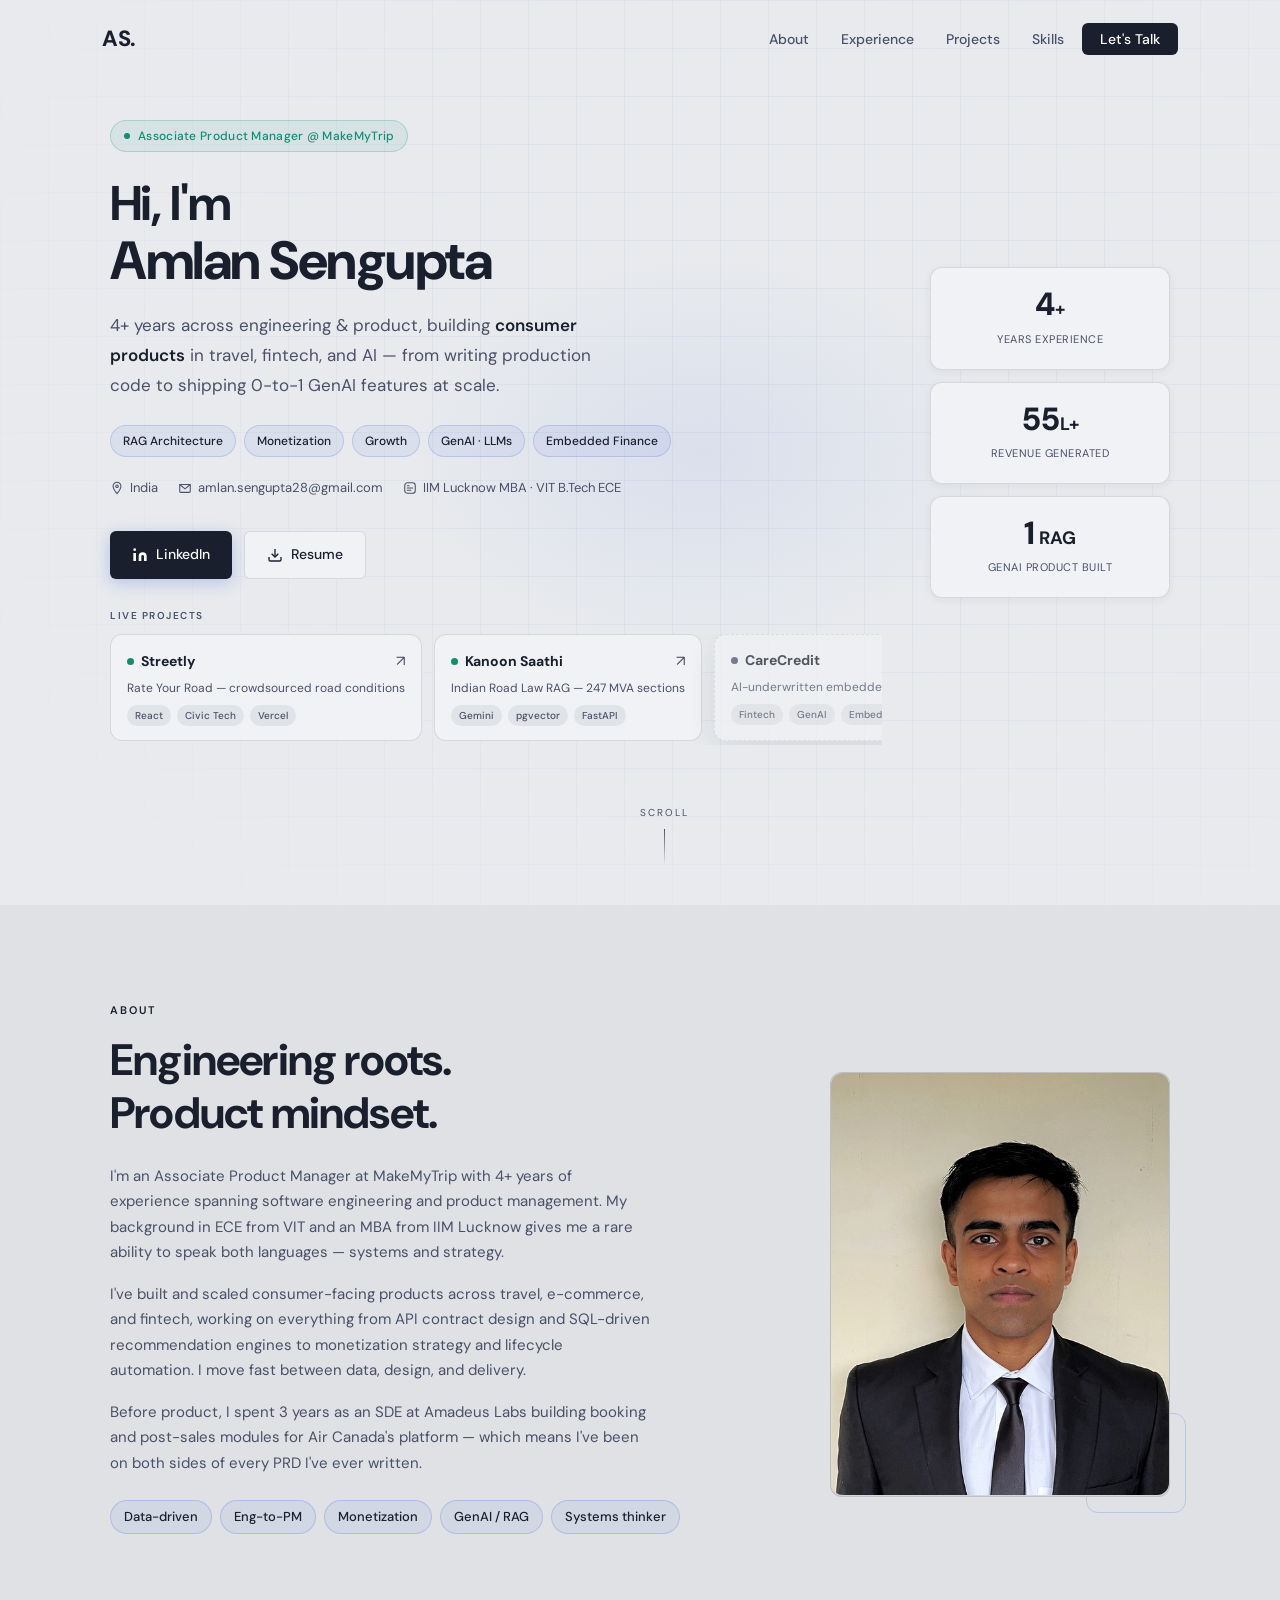
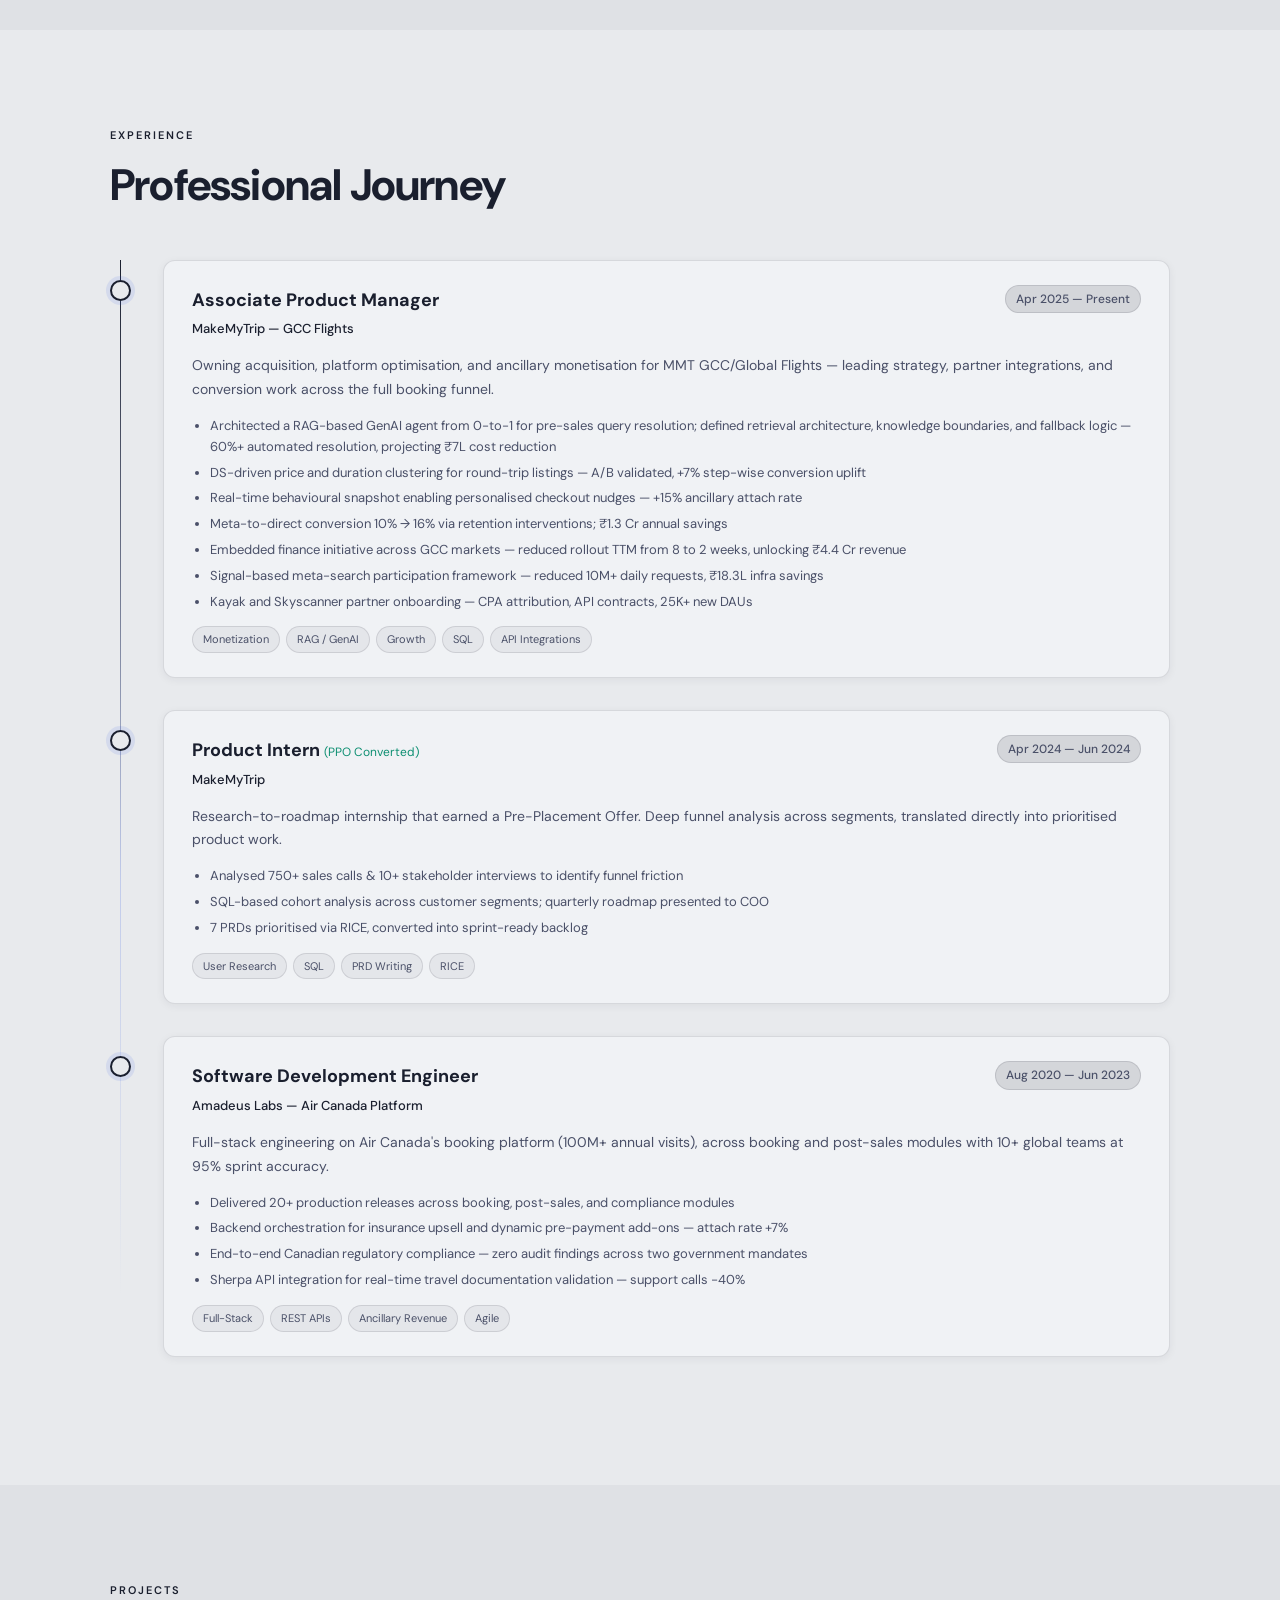
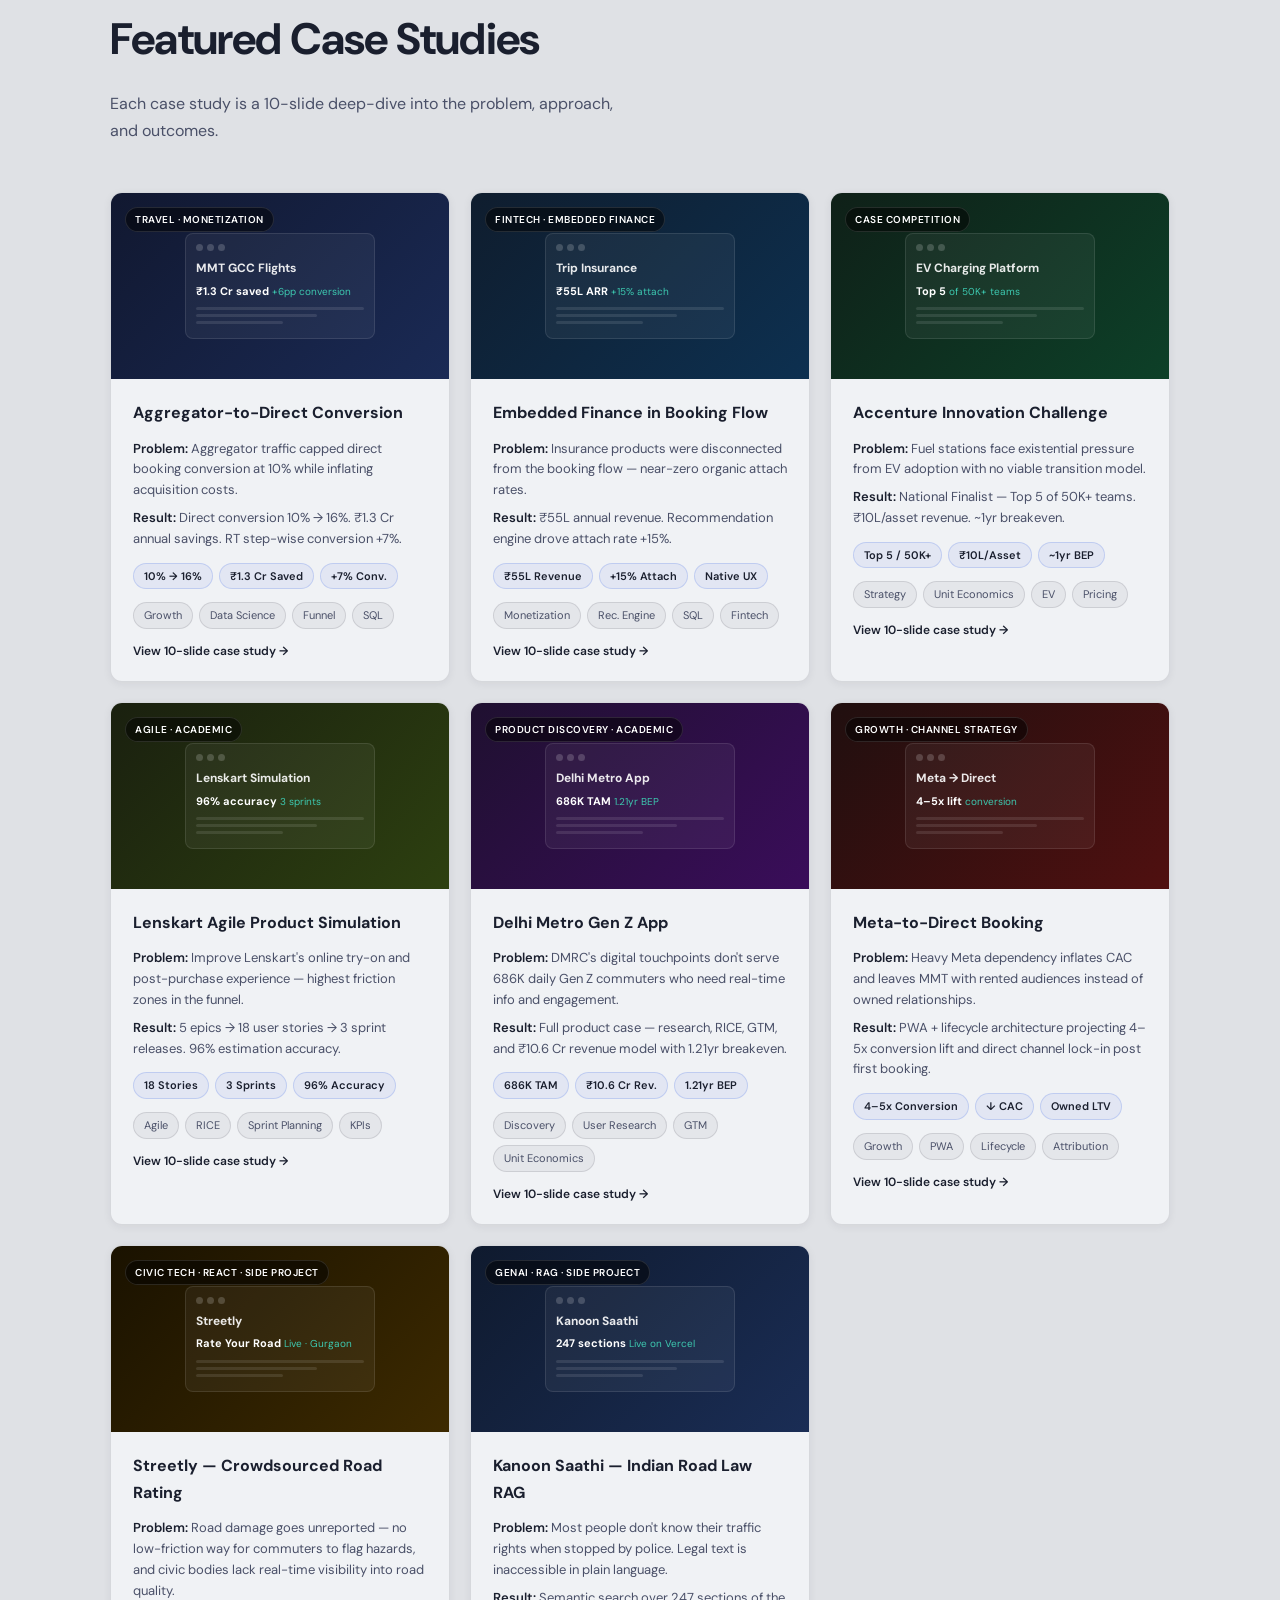
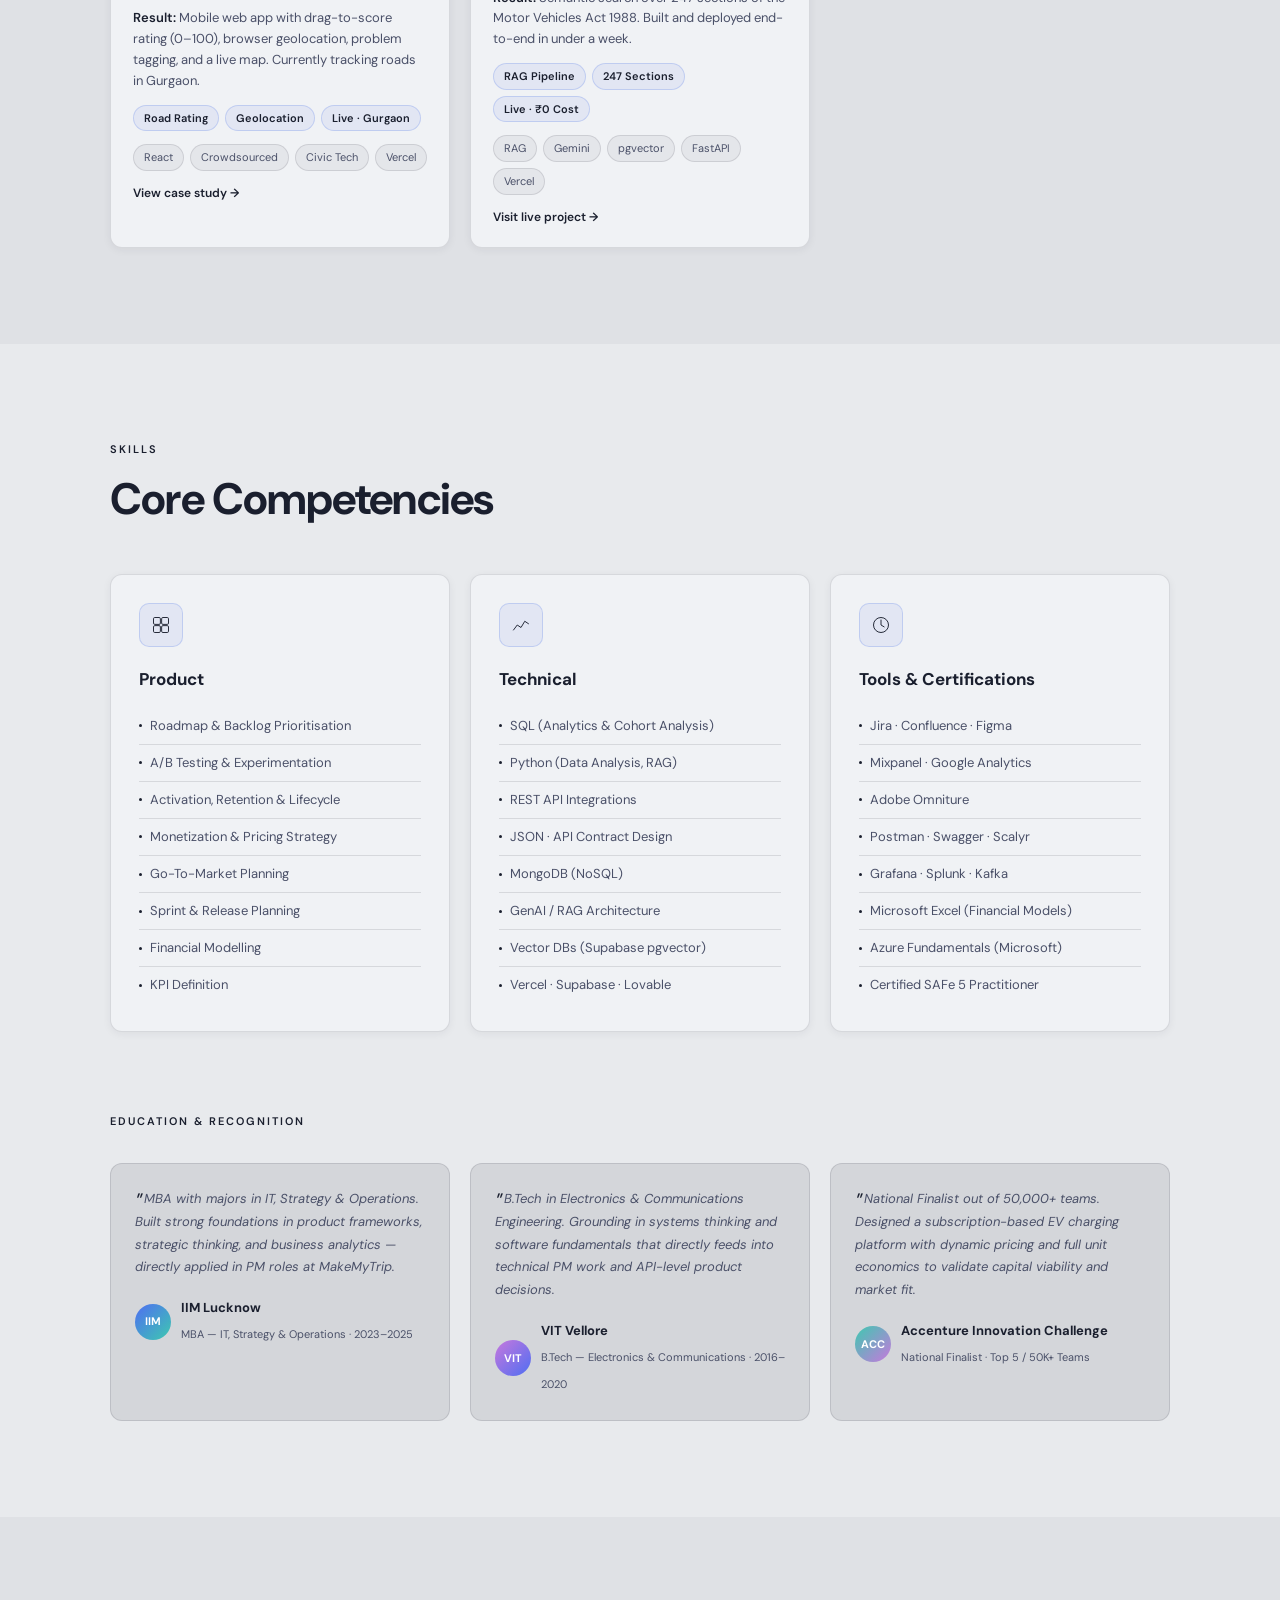
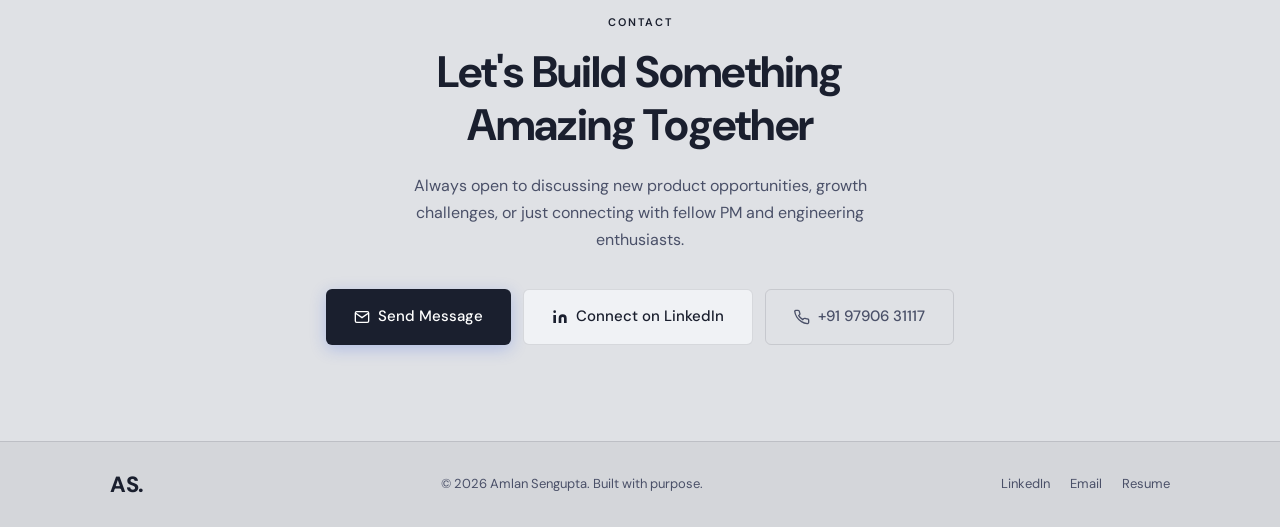
==== index.html @ 41a5baea "add CareCredit coming soon card to hero carousel Co-Authored-By: Claude Sonnet 4.6 <noreply@anthropi" ====
<!DOCTYPE html>
<html lang="en">
<head>
  <meta charset="UTF-8" />
  <meta name="viewport" content="width=device-width, initial-scale=1.0" />
  <title>Amlan Sengupta — Associate Product Manager</title>
  <meta name="description" content="4+ years across engineering & product, building and scaling consumer products in travel, e-commerce and fintech." />
  <link rel="preconnect" href="https://fonts.googleapis.com" />
  <link rel="preconnect" href="https://fonts.gstatic.com" crossorigin />
  <link href="https://fonts.googleapis.com/css2?family=Syne:wght@400;600;700;800&family=DM+Sans:ital,opsz,wght@0,9..40,300;0,9..40,400;0,9..40,500;1,9..40,300&display=swap" rel="stylesheet" />
  <link rel="stylesheet" href="style.css" />
</head>
<body>

  <!-- NAV -->
  <nav id="navbar">
    <div class="nav-inner">
      <span class="nav-logo">AS<span class="dot">.</span></span>
      <ul class="nav-links">
        <li><a href="#about">About</a></li>
        <li><a href="#experience">Experience</a></li>
        <li><a href="#projects">Projects</a></li>
        <li><a href="#skills">Skills</a></li>
        <li><a href="#contact" class="nav-cta">Let's Talk</a></li>
      </ul>
      <button class="hamburger" id="hamburger" aria-label="menu">
        <span></span><span></span><span></span>
      </button>
    </div>
  </nav>

  <!-- MOBILE MENU -->
  <div class="mobile-menu" id="mobileMenu">
    <a href="#about" class="mm-link">About</a>
    <a href="#experience" class="mm-link">Experience</a>
    <a href="#projects" class="mm-link">Projects</a>
    <a href="#skills" class="mm-link">Skills</a>
    <a href="#contact" class="mm-link">Contact</a>
  </div>

  <!-- HERO -->
  <section id="hero">
    <div class="hero-bg-grid"></div>
    <div class="hero-glow"></div>
    <div class="container hero-inner">
      <div class="hero-text">
        <div class="hero-badge reveal">Associate Product Manager @ MakeMyTrip</div>
        <h1 class="reveal">Hi, I'm<br /><span class="name-highlight">Amlan Sengupta</span></h1>
        <p class="hero-sub reveal">4+ years across engineering &amp; product, building <strong>consumer products</strong> in travel, fintech, and AI — from writing production code to shipping 0-to-1 GenAI features at scale.</p>
        <div class="hero-tags reveal">
          <span class="htag">RAG Architecture</span>
          <span class="htag">Monetization</span>
          <span class="htag">Growth</span>
          <span class="htag">GenAI · LLMs</span>
          <span class="htag">Embedded Finance</span>
        </div>
        <div class="hero-meta reveal">
          <span class="meta-item">
            <svg viewBox="0 0 16 16" fill="none"><path d="M8 1.5A4.5 4.5 0 0 0 3.5 6c0 3 4.5 8.5 4.5 8.5S12.5 9 12.5 6A4.5 4.5 0 0 0 8 1.5Z" stroke="currentColor" stroke-width="1.2"/><circle cx="8" cy="6" r="1.5" stroke="currentColor" stroke-width="1.2"/></svg>
            India
          </span>
          <span class="meta-item">
            <svg viewBox="0 0 16 16" fill="none"><path d="M2 4h12v8a1 1 0 0 1-1 1H3a1 1 0 0 1-1-1V4Z" stroke="currentColor" stroke-width="1.2"/><path d="M2 4l6 5 6-5" stroke="currentColor" stroke-width="1.2"/></svg>
            amlan.sengupta28@gmail.com
          </span>
          <span class="meta-item">
            <svg viewBox="0 0 16 16" fill="none"><rect x="2" y="2" width="12" height="12" rx="3" stroke="currentColor" stroke-width="1.2"/><path d="M5 8h6M5 5.5h2M5 10.5h4" stroke="currentColor" stroke-width="1.2" stroke-linecap="round"/></svg>
            IIM Lucknow MBA · VIT B.Tech ECE
          </span>
        </div>
        <div class="hero-actions reveal">
          <a href="https://linkedin.com/in/amlan-sengupta28/" target="_blank" class="btn btn-primary">
            <svg viewBox="0 0 24 24" fill="currentColor"><path d="M16 8a6 6 0 0 1 6 6v7h-4v-7a2 2 0 0 0-2-2 2 2 0 0 0-2 2v7h-4v-7a6 6 0 0 1 6-6zM2 9h4v12H2z"/><circle cx="4" cy="4" r="2"/></svg>
            LinkedIn
          </a>
          <a href="resume.pdf" download class="btn btn-secondary">
            <svg viewBox="0 0 24 24" fill="none" stroke="currentColor" stroke-width="2"><path d="M21 15v4a2 2 0 0 1-2 2H5a2 2 0 0 1-2-2v-4"/><polyline points="7 10 12 15 17 10"/><line x1="12" y1="15" x2="12" y2="3"/></svg>
            Resume
          </a>
        </div>

        <div class="hero-projects reveal">
          <span class="hp-label">Live Projects</span>
          <div class="hp-scroll">
            <a href="https://rashroad.vercel.app" target="_blank" class="hproject-card">
              <div class="hpc-top">
                <span class="hpc-live"><span class="hpc-dot"></span>Streetly</span>
                <span class="hpc-arrow">↗</span>
              </div>
              <span class="hpc-tagline">Rate Your Road — crowdsourced road conditions</span>
              <div class="hpc-tags"><span>React</span><span>Civic Tech</span><span>Vercel</span></div>
            </a>
            <a href="https://indian-law-rag.vercel.app" target="_blank" class="hproject-card">
              <div class="hpc-top">
                <span class="hpc-live"><span class="hpc-dot"></span>Kanoon Saathi</span>
                <span class="hpc-arrow">↗</span>
              </div>
              <span class="hpc-tagline">Indian Road Law RAG — 247 MVA sections</span>
              <div class="hpc-tags"><span>Gemini</span><span>pgvector</span><span>FastAPI</span></div>
            </a>
            <div class="hproject-card hproject-card--soon">
              <div class="hpc-top">
                <span class="hpc-live"><span class="hpc-dot hpc-dot--soon"></span>CareCredit</span>
                <span class="hpc-soon-badge">Coming Soon</span>
              </div>
              <span class="hpc-tagline">AI-underwritten embedded finance for clinics</span>
              <div class="hpc-tags"><span>Fintech</span><span>GenAI</span><span>Embedded Finance</span></div>
            </div>
          </div>
        </div>
      </div>
      <div class="hero-stats reveal">
        <div class="stat-card">
          <span class="stat-num" data-target="4">0</span><span class="stat-plus">+</span>
          <span class="stat-label">Years Experience</span>
        </div>
<div class="stat-card">
          <span class="stat-num" data-target="55">0</span><span class="stat-plus">L+</span>
          <span class="stat-label">Revenue Generated</span>
        </div>
        <div class="stat-card">
          <span class="stat-num" data-target="1">0</span><span class="stat-plus"> RAG</span>
          <span class="stat-label">GenAI Product Built</span>
        </div>
      </div>
    </div>
    <div class="scroll-hint reveal">
      <span>Scroll</span>
      <div class="scroll-line"></div>
    </div>
  </section>

  <!-- ABOUT -->
  <section id="about">
    <div class="container about-inner">
      <div class="section-label reveal">About</div>
      <div class="about-grid">
        <div class="about-text">
          <h2 class="reveal">Engineering roots.<br /><em>Product mindset.</em></h2>
          <p class="reveal">I'm an Associate Product Manager at MakeMyTrip with 4+ years of experience spanning software engineering and product management. My background in ECE from VIT and an MBA from IIM Lucknow gives me a rare ability to speak both languages — systems and strategy.</p>
          <p class="reveal">I've built and scaled consumer-facing products across travel, e-commerce, and fintech, working on everything from API contract design and SQL-driven recommendation engines to monetization strategy and lifecycle automation. I move fast between data, design, and delivery.</p>
          <p class="reveal">Before product, I spent 3 years as an SDE at Amadeus Labs building booking and post-sales modules for Air Canada's platform — which means I've been on both sides of every PRD I've ever written.</p>
          <div class="about-values reveal">
            <span class="value-tag">Data-driven</span>
            <span class="value-tag">Eng-to-PM</span>
            <span class="value-tag">Monetization</span>
            <span class="value-tag">GenAI / RAG</span>
            <span class="value-tag">Systems thinker</span>
          </div>
        </div>
        <div class="about-photo reveal">
          <div class="photo-frame">
            <div class="photo-placeholder">
              <img src="photo.jpg" alt="Amlan Sengupta" style="width:100%;height:100%;object-fit:cover;object-position:center top;border-radius:12px;" />
            </div>
          </div>
          <div class="photo-deco"></div>
        </div>
      </div>
    </div>
  </section>

  <!-- EXPERIENCE -->
  <section id="experience">
    <div class="container">
      <div class="section-label reveal">Experience</div>
      <h2 class="reveal">Professional Journey</h2>
      <div class="timeline">

        <div class="timeline-item reveal">
          <div class="tl-dot"></div>
          <div class="tl-card">
            <div class="tl-header">
              <div>
                <h3>Associate Product Manager</h3>
                <span class="tl-company">MakeMyTrip — GCC Flights</span>
              </div>
              <span class="tl-date">Apr 2025 — Present</span>
            </div>
            <p>Owning acquisition, platform optimisation, and ancillary monetisation for MMT GCC/Global Flights — leading strategy, partner integrations, and conversion work across the full booking funnel.</p>
            <ul class="tl-achievements">
              <li>Architected a RAG-based GenAI agent from 0-to-1 for pre-sales query resolution; defined retrieval architecture, knowledge boundaries, and fallback logic — 60%+ automated resolution, projecting ₹7L cost reduction</li>
              <li>DS-driven price and duration clustering for round-trip listings — A/B validated, +7% step-wise conversion uplift</li>
              <li>Real-time behavioural snapshot enabling personalised checkout nudges — +15% ancillary attach rate</li>
              <li>Meta-to-direct conversion 10% → 16% via retention interventions; ₹1.3 Cr annual savings</li>
              <li>Embedded finance initiative across GCC markets — reduced rollout TTM from 8 to 2 weeks, unlocking ₹4.4 Cr revenue</li>
              <li>Signal-based meta-search participation framework — reduced 10M+ daily requests, ₹18.3L infra savings</li>
              <li>Kayak and Skyscanner partner onboarding — CPA attribution, API contracts, 25K+ new DAUs</li>
            </ul>
            <div class="tl-tags">
              <span>Monetization</span><span>RAG / GenAI</span><span>Growth</span><span>SQL</span><span>API Integrations</span>
            </div>
          </div>
        </div>

        <div class="timeline-item reveal">
          <div class="tl-dot"></div>
          <div class="tl-card">
            <div class="tl-header">
              <div>
                <h3>Product Intern <span style="font-weight:400;color:var(--accent3);font-size:12px;">(PPO Converted)</span></h3>
                <span class="tl-company">MakeMyTrip</span>
              </div>
              <span class="tl-date">Apr 2024 — Jun 2024</span>
            </div>
            <p>Research-to-roadmap internship that earned a Pre-Placement Offer. Deep funnel analysis across segments, translated directly into prioritised product work.</p>
            <ul class="tl-achievements">
              <li>Analysed 750+ sales calls &amp; 10+ stakeholder interviews to identify funnel friction</li>
              <li>SQL-based cohort analysis across customer segments; quarterly roadmap presented to COO</li>
              <li>7 PRDs prioritised via RICE, converted into sprint-ready backlog</li>
            </ul>
            <div class="tl-tags">
              <span>User Research</span><span>SQL</span><span>PRD Writing</span><span>RICE</span>
            </div>
          </div>
        </div>

        <div class="timeline-item reveal">
          <div class="tl-dot"></div>
          <div class="tl-card">
            <div class="tl-header">
              <div>
                <h3>Software Development Engineer</h3>
                <span class="tl-company">Amadeus Labs — Air Canada Platform</span>
              </div>
              <span class="tl-date">Aug 2020 — Jun 2023</span>
            </div>
            <p>Full-stack engineering on Air Canada's booking platform (100M+ annual visits), across booking and post-sales modules with 10+ global teams at 95% sprint accuracy.</p>
            <ul class="tl-achievements">
              <li>Delivered 20+ production releases across booking, post-sales, and compliance modules</li>
              <li>Backend orchestration for insurance upsell and dynamic pre-payment add-ons — attach rate +7%</li>
              <li>End-to-end Canadian regulatory compliance — zero audit findings across two government mandates</li>
              <li>Sherpa API integration for real-time travel documentation validation — support calls −40%</li>
            </ul>
            <div class="tl-tags">
              <span>Full-Stack</span><span>REST APIs</span><span>Ancillary Revenue</span><span>Agile</span>
            </div>
          </div>
        </div>

      </div>
    </div>
  </section>

  <!-- PROJECTS -->
  <section id="projects">
    <div class="container">
      <div class="section-label reveal">Projects</div>
      <h2 class="reveal">Featured Case Studies</h2>
      <p class="section-sub reveal">Each case study is a 10-slide deep-dive into the problem, approach, and outcomes.</p>
      <div class="projects-grid">

        <a href="cases/case1.html" class="project-card reveal">
          <div class="project-visual pv-1">
            <div class="project-badge">Travel · Monetization</div>
            <div class="project-mock">
              <div class="mock-bar"><span></span><span></span><span></span></div>
              <div class="mock-content">
                <div class="mock-title">MMT GCC Flights</div>
                <div class="mock-stat"><strong>₹1.3 Cr saved</strong> <em>+6pp conversion</em></div>
                <div class="mock-lines"><div></div><div></div><div></div></div>
              </div>
            </div>
          </div>
          <div class="project-body">
            <h3>Aggregator-to-Direct Conversion</h3>
            <div class="project-par"><strong>Problem:</strong> Aggregator traffic capped direct booking conversion at 10% while inflating acquisition costs.</div>
            <div class="project-par"><strong>Result:</strong> Direct conversion 10% → 16%. ₹1.3 Cr annual savings. RT step-wise conversion +7%.</div>
            <div class="project-outcomes">
              <span class="outcome">10% → 16%</span><span class="outcome">₹1.3 Cr Saved</span><span class="outcome">+7% Conv.</span>
            </div>
            <div class="tl-tags"><span>Growth</span><span>Data Science</span><span>Funnel</span><span>SQL</span></div>
            <div class="case-cta">View 10-slide case study →</div>
          </div>
        </a>

        <a href="cases/case2.html" class="project-card reveal">
          <div class="project-visual pv-2">
            <div class="project-badge">Fintech · Embedded Finance</div>
            <div class="project-mock">
              <div class="mock-bar"><span></span><span></span><span></span></div>
              <div class="mock-content">
                <div class="mock-title">Trip Insurance</div>
                <div class="mock-stat"><strong>₹55L ARR</strong> <em>+15% attach</em></div>
                <div class="mock-lines"><div></div><div></div><div></div></div>
              </div>
            </div>
          </div>
          <div class="project-body">
            <h3>Embedded Finance in Booking Flow</h3>
            <div class="project-par"><strong>Problem:</strong> Insurance products were disconnected from the booking flow — near-zero organic attach rates.</div>
            <div class="project-par"><strong>Result:</strong> ₹55L annual revenue. Recommendation engine drove attach rate +15%.</div>
            <div class="project-outcomes">
              <span class="outcome">₹55L Revenue</span><span class="outcome">+15% Attach</span><span class="outcome">Native UX</span>
            </div>
            <div class="tl-tags"><span>Monetization</span><span>Rec. Engine</span><span>SQL</span><span>Fintech</span></div>
            <div class="case-cta">View 10-slide case study →</div>
          </div>
        </a>

        <a href="cases/case3.html" class="project-card reveal">
          <div class="project-visual pv-3">
            <div class="project-badge">Case Competition</div>
            <div class="project-mock">
              <div class="mock-bar"><span></span><span></span><span></span></div>
              <div class="mock-content">
                <div class="mock-title">EV Charging Platform</div>
                <div class="mock-stat"><strong>Top 5</strong> <em>of 50K+ teams</em></div>
                <div class="mock-lines"><div></div><div></div><div></div></div>
              </div>
            </div>
          </div>
          <div class="project-body">
            <h3>Accenture Innovation Challenge</h3>
            <div class="project-par"><strong>Problem:</strong> Fuel stations face existential pressure from EV adoption with no viable transition model.</div>
            <div class="project-par"><strong>Result:</strong> National Finalist — Top 5 of 50K+ teams. ₹10L/asset revenue. ~1yr breakeven.</div>
            <div class="project-outcomes">
              <span class="outcome">Top 5 / 50K+</span><span class="outcome">₹10L/Asset</span><span class="outcome">~1yr BEP</span>
            </div>
            <div class="tl-tags"><span>Strategy</span><span>Unit Economics</span><span>EV</span><span>Pricing</span></div>
            <div class="case-cta">View 10-slide case study →</div>
          </div>
        </a>

        <a href="cases/case4.html" class="project-card reveal">
          <div class="project-visual pv-4">
            <div class="project-badge">Agile · Academic</div>
            <div class="project-mock">
              <div class="mock-bar"><span></span><span></span><span></span></div>
              <div class="mock-content">
                <div class="mock-title">Lenskart Simulation</div>
                <div class="mock-stat"><strong>96% accuracy</strong> <em>3 sprints</em></div>
                <div class="mock-lines"><div></div><div></div><div></div></div>
              </div>
            </div>
          </div>
          <div class="project-body">
            <h3>Lenskart Agile Product Simulation</h3>
            <div class="project-par"><strong>Problem:</strong> Improve Lenskart's online try-on and post-purchase experience — highest friction zones in the funnel.</div>
            <div class="project-par"><strong>Result:</strong> 5 epics → 18 user stories → 3 sprint releases. 96% estimation accuracy.</div>
            <div class="project-outcomes">
              <span class="outcome">18 Stories</span><span class="outcome">3 Sprints</span><span class="outcome">96% Accuracy</span>
            </div>
            <div class="tl-tags"><span>Agile</span><span>RICE</span><span>Sprint Planning</span><span>KPIs</span></div>
            <div class="case-cta">View 10-slide case study →</div>
          </div>
        </a>

        <a href="cases/case5.html" class="project-card reveal">
          <div class="project-visual pv-5">
            <div class="project-badge">Product Discovery · Academic</div>
            <div class="project-mock">
              <div class="mock-bar"><span></span><span></span><span></span></div>
              <div class="mock-content">
                <div class="mock-title">Delhi Metro App</div>
                <div class="mock-stat"><strong>686K TAM</strong> <em>1.21yr BEP</em></div>
                <div class="mock-lines"><div></div><div></div><div></div></div>
              </div>
            </div>
          </div>
          <div class="project-body">
            <h3>Delhi Metro Gen Z App</h3>
            <div class="project-par"><strong>Problem:</strong> DMRC's digital touchpoints don't serve 686K daily Gen Z commuters who need real-time info and engagement.</div>
            <div class="project-par"><strong>Result:</strong> Full product case — research, RICE, GTM, and ₹10.6 Cr revenue model with 1.21yr breakeven.</div>
            <div class="project-outcomes">
              <span class="outcome">686K TAM</span><span class="outcome">₹10.6 Cr Rev.</span><span class="outcome">1.21yr BEP</span>
            </div>
            <div class="tl-tags"><span>Discovery</span><span>User Research</span><span>GTM</span><span>Unit Economics</span></div>
            <div class="case-cta">View 10-slide case study →</div>
          </div>
        </a>

        <a href="cases/case6.html" class="project-card reveal">
          <div class="project-visual pv-6">
            <div class="project-badge">Growth · Channel Strategy</div>
            <div class="project-mock">
              <div class="mock-bar"><span></span><span></span><span></span></div>
              <div class="mock-content">
                <div class="mock-title">Meta → Direct</div>
                <div class="mock-stat"><strong>4–5x lift</strong> <em>conversion</em></div>
                <div class="mock-lines"><div></div><div></div><div></div></div>
              </div>
            </div>
          </div>
          <div class="project-body">
            <h3>Meta-to-Direct Booking</h3>
            <div class="project-par"><strong>Problem:</strong> Heavy Meta dependency inflates CAC and leaves MMT with rented audiences instead of owned relationships.</div>
            <div class="project-par"><strong>Result:</strong> PWA + lifecycle architecture projecting 4–5x conversion lift and direct channel lock-in post first booking.</div>
            <div class="project-outcomes">
              <span class="outcome">4–5x Conversion</span><span class="outcome">↓ CAC</span><span class="outcome">Owned LTV</span>
            </div>
            <div class="tl-tags"><span>Growth</span><span>PWA</span><span>Lifecycle</span><span>Attribution</span></div>
            <div class="case-cta">View 10-slide case study →</div>
          </div>
        </a>

        <!-- Streetly -->
        <a href="cases/case7.html" class="project-card reveal">
          <div class="project-visual pv-8">
            <div class="project-badge">Civic Tech · React · Side Project</div>
            <div class="project-mock">
              <div class="mock-bar"><span></span><span></span><span></span></div>
              <div class="mock-content">
                <div class="mock-title">Streetly</div>
                <div class="mock-stat"><strong>Rate Your Road</strong> <em>Live · Gurgaon</em></div>
                <div class="mock-lines"><div></div><div></div><div></div></div>
              </div>
            </div>
          </div>
          <div class="project-body">
            <h3>Streetly — Crowdsourced Road Rating</h3>
            <div class="project-par"><strong>Problem:</strong> Road damage goes unreported — no low-friction way for commuters to flag hazards, and civic bodies lack real-time visibility into road quality.</div>
            <div class="project-par"><strong>Result:</strong> Mobile web app with drag-to-score rating (0–100), browser geolocation, problem tagging, and a live map. Currently tracking roads in Gurgaon.</div>
            <div class="project-outcomes">
              <span class="outcome">Road Rating</span><span class="outcome">Geolocation</span><span class="outcome">Live · Gurgaon</span>
            </div>
            <div class="tl-tags"><span>React</span><span>Crowdsourced</span><span>Civic Tech</span><span>Vercel</span></div>
            <div class="case-cta">View case study →</div>
          </div>
        </a>

        <!-- NEW: Kanoon Saathi -->
        <a href="https://indian-law-rag.vercel.app" target="_blank" class="project-card reveal">
          <div class="project-visual pv-7">
            <div class="project-badge">GenAI · RAG · Side Project</div>
            <div class="project-mock">
              <div class="mock-bar"><span></span><span></span><span></span></div>
              <div class="mock-content">
                <div class="mock-title">Kanoon Saathi</div>
                <div class="mock-stat"><strong>247 sections</strong> <em>Live on Vercel</em></div>
                <div class="mock-lines"><div></div><div></div><div></div></div>
              </div>
            </div>
          </div>
          <div class="project-body">
            <h3>Kanoon Saathi — Indian Road Law RAG</h3>
            <div class="project-par"><strong>Problem:</strong> Most people don't know their traffic rights when stopped by police. Legal text is inaccessible in plain language.</div>
            <div class="project-par"><strong>Result:</strong> Semantic search over 247 sections of the Motor Vehicles Act 1988. Built and deployed end-to-end in under a week.</div>
            <div class="project-outcomes">
              <span class="outcome">RAG Pipeline</span><span class="outcome">247 Sections</span><span class="outcome">Live · ₹0 Cost</span>
            </div>
            <div class="tl-tags"><span>RAG</span><span>Gemini</span><span>pgvector</span><span>FastAPI</span><span>Vercel</span></div>
            <div class="case-cta">Visit live project →</div>
          </div>
        </a>

      </div>
    </div>
  </section>

  <!-- SKILLS -->
  <section id="skills">
    <div class="container">
      <div class="section-label reveal">Skills</div>
      <h2 class="reveal">Core Competencies</h2>
      <div class="skills-grid">
        <div class="skill-group reveal">
          <div class="skill-icon">
            <svg viewBox="0 0 32 32" fill="none"><rect x="4" y="4" width="11" height="11" rx="2" stroke="currentColor" stroke-width="1.5"/><rect x="17" y="4" width="11" height="11" rx="2" stroke="currentColor" stroke-width="1.5"/><rect x="4" y="17" width="11" height="11" rx="2" stroke="currentColor" stroke-width="1.5"/><rect x="17" y="17" width="11" height="11" rx="2" stroke="currentColor" stroke-width="1.5"/></svg>
          </div>
          <h3>Product</h3>
          <ul>
            <li>Roadmap &amp; Backlog Prioritisation</li>
            <li>A/B Testing &amp; Experimentation</li>
            <li>Activation, Retention &amp; Lifecycle</li>
            <li>Monetization &amp; Pricing Strategy</li>
            <li>Go-To-Market Planning</li>
            <li>Sprint &amp; Release Planning</li>
            <li>Financial Modelling</li>
            <li>KPI Definition</li>
          </ul>
        </div>
        <div class="skill-group reveal">
          <div class="skill-icon">
            <svg viewBox="0 0 32 32" fill="none"><polyline points="4,24 10,16 16,20 22,10 28,14" stroke="currentColor" stroke-width="1.5" stroke-linecap="round" stroke-linejoin="round"/></svg>
          </div>
          <h3>Technical</h3>
          <ul>
            <li>SQL (Analytics &amp; Cohort Analysis)</li>
            <li>Python (Data Analysis, RAG)</li>
            <li>REST API Integrations</li>
            <li>JSON · API Contract Design</li>
            <li>MongoDB (NoSQL)</li>
            <li>GenAI / RAG Architecture</li>
            <li>Vector DBs (Supabase pgvector)</li>
            <li>Vercel · Supabase · Lovable</li>
          </ul>
        </div>
        <div class="skill-group reveal">
          <div class="skill-icon">
            <svg viewBox="0 0 32 32" fill="none"><circle cx="16" cy="16" r="12" stroke="currentColor" stroke-width="1.5"/><path d="M16 8v8l5 3" stroke="currentColor" stroke-width="1.5" stroke-linecap="round"/></svg>
          </div>
          <h3>Tools &amp; Certifications</h3>
          <ul>
            <li>Jira · Confluence · Figma</li>
            <li>Mixpanel · Google Analytics</li>
            <li>Adobe Omniture</li>
            <li>Postman · Swagger · Scalyr</li>
            <li>Grafana · Splunk · Kafka</li>
            <li>Microsoft Excel (Financial Models)</li>
            <li>Azure Fundamentals (Microsoft)</li>
            <li>Certified SAFe 5 Practitioner</li>
          </ul>
        </div>
      </div>

      <!-- Education -->
      <div class="section-label reveal" style="margin-top: 5rem;">Education &amp; Recognition</div>
      <div class="testimonials reveal">
        <div class="testimonial-card">
          <p>MBA with majors in IT, Strategy &amp; Operations. Built strong foundations in product frameworks, strategic thinking, and business analytics — directly applied in PM roles at MakeMyTrip.</p>
          <div class="testimonial-author">
            <div class="author-avatar" style="background: linear-gradient(135deg,#4f6ef2,#3dc9b0)">IIM</div>
            <div>
              <strong>IIM Lucknow</strong>
              <span>MBA — IT, Strategy &amp; Operations · 2023–2025</span>
            </div>
          </div>
        </div>
        <div class="testimonial-card">
          <p>B.Tech in Electronics &amp; Communications Engineering. Grounding in systems thinking and software fundamentals that directly feeds into technical PM work and API-level product decisions.</p>
          <div class="testimonial-author">
            <div class="author-avatar" style="background: linear-gradient(135deg,#c778dd,#4f6ef2)">VIT</div>
            <div>
              <strong>VIT Vellore</strong>
              <span>B.Tech — Electronics &amp; Communications · 2016–2020</span>
            </div>
          </div>
        </div>
        <div class="testimonial-card">
          <p>National Finalist out of 50,000+ teams. Designed a subscription-based EV charging platform with dynamic pricing and full unit economics to validate capital viability and market fit.</p>
          <div class="testimonial-author">
            <div class="author-avatar" style="background: linear-gradient(135deg,#3dc9b0,#c778dd)">ACC</div>
            <div>
              <strong>Accenture Innovation Challenge</strong>
              <span>National Finalist · Top 5 / 50K+ Teams</span>
            </div>
          </div>
        </div>
      </div>
    </div>
  </section>

  <!-- CONTACT -->
  <section id="contact">
    <div class="container contact-inner">
      <div class="section-label reveal">Contact</div>
      <h2 class="reveal">Let's Build Something<br /><em>Amazing Together</em></h2>
      <p class="reveal">Always open to discussing new product opportunities, growth challenges, or just connecting with fellow PM and engineering enthusiasts.</p>
      <div class="contact-actions reveal">
        <a href="mailto:amlan.sengupta28@gmail.com" class="btn btn-primary btn-lg">
          <svg viewBox="0 0 24 24" fill="none" stroke="currentColor" stroke-width="2"><path d="M4 4h16c1.1 0 2 .9 2 2v12c0 1.1-.9 2-2 2H4c-1.1 0-2-.9-2-2V6c0-1.1.9-2 2-2z"/><polyline points="22,6 12,13 2,6"/></svg>
          Send Message
        </a>
        <a href="https://linkedin.com/in/amlan-sengupta28/" target="_blank" class="btn btn-secondary btn-lg">
          <svg viewBox="0 0 24 24" fill="currentColor"><path d="M16 8a6 6 0 0 1 6 6v7h-4v-7a2 2 0 0 0-2-2 2 2 0 0 0-2 2v7h-4v-7a6 6 0 0 1 6-6zM2 9h4v12H2z"/><circle cx="4" cy="4" r="2"/></svg>
          Connect on LinkedIn
        </a>
        <a href="tel:+919790631117" class="btn btn-ghost btn-lg">
          <svg viewBox="0 0 24 24" fill="none" stroke="currentColor" stroke-width="2"><path d="M22 16.92v3a2 2 0 0 1-2.18 2 19.79 19.79 0 0 1-8.63-3.07A19.5 19.5 0 0 1 4.15 12a19.79 19.79 0 0 1-3.07-8.67A2 2 0 0 1 3.06 2h3a2 2 0 0 1 2 1.72c.127.96.361 1.903.7 2.81a2 2 0 0 1-.45 2.11L7.09 9.91a16 16 0 0 0 6 6l1.27-1.27a2 2 0 0 1 2.11-.45c.907.339 1.85.573 2.81.7A2 2 0 0 1 22 16.92z"/></svg>
          +91 97906 31117
        </a>
      </div>
    </div>
  </section>

  <!-- FOOTER -->
  <footer>
    <div class="container footer-inner">
      <span class="nav-logo">AS<span class="dot">.</span></span>
      <span class="footer-copy">© 2026 Amlan Sengupta. Built with purpose.</span>
      <div class="footer-links">
        <a href="https://linkedin.com/in/amlan-sengupta28/" target="_blank">LinkedIn</a>
        <a href="mailto:amlan.sengupta28@gmail.com">Email</a>
        <a href="resume.pdf" download>Resume</a>
      </div>
    </div>
  </footer>

  <script src="main.js"></script>
</body>
</html>
---- style.css ----
/* ─── RESET & BASE ──────────────────────────────────────────── */
*, *::before, *::after { box-sizing: border-box; margin: 0; padding: 0; }

:root {
  --bg:        #e8eaed;
  --bg2:       #dfe1e5;
  --bg3:       #d4d6da;
  --border:    rgba(26,31,46,0.12);
  --border-h:  rgba(26,31,46,0.24);
  --text:      #1a1f2e;
  --text-muted:#4a5068;
  --text-dim:  #4a5068;
  --accent:    #1a1f2e;
  --accent2:   #9b40c2;
  --accent3:   #0e8f72;
  --card:      #f0f2f5;
  --card-h:    #eaecf0;
  --radius:    12px;
  --radius-sm: 6px;
  --font-head: 'DM Sans', sans-serif;
  --font-body: 'DM Sans', sans-serif;
  --max:       1140px;
}

html { scroll-behavior: smooth; scroll-padding-top: 180px; }

body {
  background: var(--bg);
  color: var(--text);
  font-family: var(--font-body);
  font-size: 16px;
  line-height: 1.7;
  overflow-x: hidden;
}

::selection { background: var(--accent); color: #fff; }

.container { max-width: var(--max); margin: 0 auto; padding: 0 40px; }

/* ─── SCROLLBAR ──────────────────────────────────────────────── */
::-webkit-scrollbar { width: 4px; }
::-webkit-scrollbar-track { background: var(--bg); }
::-webkit-scrollbar-thumb { background: var(--accent); border-radius: 2px; }

/* ─── NAV ────────────────────────────────────────────────────── */
#navbar {
  position: fixed; top: 0; left: 0; right: 0; z-index: 100;
  padding: 20px 0;
  transition: background .3s, padding .3s;
}
#navbar.scrolled {
  background: rgba(232,234,237,0.92);
  backdrop-filter: blur(16px);
  padding: 12px 0;
  border-bottom: 1px solid var(--border);
}
.nav-inner {
  max-width: var(--max); margin: 0 auto; padding: 0 32px;
  display: flex; align-items: center; justify-content: space-between;
}
.nav-logo {
  font-family: var(--font-head);
  font-size: 22px; font-weight: 800;
  letter-spacing: -0.5px; color: var(--text);
}
.dot { color: var(--accent); }
.nav-links { display: flex; align-items: center; gap: 4px; list-style: none; }
.nav-links a {
  color: var(--text-muted); text-decoration: none;
  padding: 7px 14px; border-radius: var(--radius-sm);
  font-size: 14px; font-weight: 500;
  transition: color .2s, background .2s;
}
.nav-links a:hover { color: var(--text); background: rgba(26,31,46,0.06); }
.nav-cta {
  background: var(--accent) !important;
  color: #fff !important;
  padding: 7px 18px !important;
}
.nav-cta:hover { opacity: .88; }
.hamburger {
  display: none; flex-direction: column; gap: 5px;
  background: none; border: none; cursor: pointer; padding: 4px;
}
.hamburger span {
  display: block; width: 22px; height: 2px;
  background: var(--text); border-radius: 2px;
  transition: .3s;
}

/* ─── MOBILE MENU ─────────────────────────────────────────────── */
.mobile-menu {
  display: none; position: fixed; top: 64px; left: 0; right: 0; z-index: 99;
  background: rgba(232,234,237,0.98); backdrop-filter: blur(20px);
  padding: 20px; flex-direction: column; gap: 4px;
  border-bottom: 1px solid var(--border);
}
.mobile-menu.open { display: flex; }
.mm-link {
  color: var(--text-muted); text-decoration: none;
  padding: 13px 16px; border-radius: var(--radius-sm);
  font-size: 16px; font-weight: 500;
  transition: color .2s, background .2s;
}
.mm-link:hover { color: var(--text); background: rgba(26,31,46,0.06); }

/* ─── BUTTONS ─────────────────────────────────────────────────── */
.btn {
  display: inline-flex; align-items: center; gap: 8px;
  padding: 11px 22px; border-radius: var(--radius-sm);
  font-family: var(--font-body); font-size: 14px; font-weight: 500;
  text-decoration: none; cursor: pointer;
  transition: transform .15s, opacity .15s, box-shadow .2s;
  white-space: nowrap;
}
.btn svg { width: 16px; height: 16px; flex-shrink: 0; }
.btn:hover { transform: translateY(-2px); }
.btn:active { transform: translateY(0); }
.btn-primary { background: var(--accent); color: #fff; box-shadow: 0 4px 16px rgba(41,82,227,0.25); }
.btn-primary:hover { box-shadow: 0 8px 24px rgba(41,82,227,0.38); }
.btn-secondary { background: var(--card); color: var(--text); border: 1px solid var(--border); }
.btn-secondary:hover { border-color: var(--border-h); background: var(--card-h); }
.btn-ghost { color: var(--text-muted); border: 1px solid var(--border); background: transparent; }
.btn-ghost:hover { color: var(--text); border-color: var(--border-h); }
.btn-lg { padding: 14px 28px; font-size: 15px; }

/* ─── HERO ────────────────────────────────────────────────────── */
#hero {
  min-height: 100vh; display: flex; flex-direction: column;
  justify-content: center; position: relative; overflow: hidden;
  padding: 120px 0 80px;
}

.hero-bg-grid {
  position: absolute; inset: 0; z-index: 0;
  background-image:
    linear-gradient(rgba(41,82,227,0.05) 1px, transparent 1px),
    linear-gradient(90deg, rgba(41,82,227,0.05) 1px, transparent 1px);
  background-size: 48px 48px;
  mask-image: radial-gradient(ellipse 70% 80% at 60% 40%, black 40%, transparent 100%);
}

.hero-glow {
  position: absolute; z-index: 0;
  width: 600px; height: 400px;
  background: radial-gradient(ellipse, rgba(41,82,227,0.07) 0%, transparent 70%);
  top: 50%; left: 55%; transform: translate(-50%, -50%);
  pointer-events: none;
}

.hero-inner {
  margin-bottom: 80px;
  display: grid; grid-template-columns: 1fr 240px;
  gap: 48px; align-items: center; position: relative; z-index: 1;
}

/* ─── HERO TAGS ──────────────────────────────────────────────── */
.hero-tags {
  display: flex; flex-wrap: wrap; gap: 8px;
  margin-bottom: 20px;
}
.htag {
  font-size: 12px; font-weight: 500;
  padding: 5px 12px;
  background: rgba(41,82,227,0.07);
  border: 1px solid rgba(41,82,227,0.18);
  color: var(--accent);
  border-radius: 100px;
}

.hero-badge {
  display: inline-flex; align-items: center; gap: 8px;
  background: rgba(14,143,114,0.08); border: 1px solid rgba(14,143,114,0.22);
  color: var(--accent3); padding: 5px 13px; border-radius: 100px;
  font-size: 12px; font-weight: 500; letter-spacing: 0.3px;
  margin-bottom: 24px;
}
.hero-badge::before {
  content: ''; width: 6px; height: 6px; border-radius: 50%;
  background: var(--accent3);
  animation: pulse 2s ease-in-out infinite;
}
@keyframes pulse { 0%,100%{opacity:1} 50%{opacity:.3} }

h1 {
  font-family: var(--font-head);
  font-size: clamp(30px, 3.8vw, 50px);
  font-weight: 700; line-height: 1.15;
  letter-spacing: -0.8px; color: var(--text);
  margin-bottom: 20px;
}
.name-highlight {
  color: var(--text);
  display: inline-block;
  font-size: clamp(34px, 4.2vw, 56px);
  font-weight: 800;
  letter-spacing: -1.5px;
  line-height: 1.1;
}
h2 {
  font-family: var(--font-head);
  font-size: clamp(26px, 3.5vw, 44px);
  font-weight: 700; line-height: 1.2;
  letter-spacing: -0.8px; color: var(--text);
  margin-bottom: 24px;
}
h2 em { color: var(--accent); font-style: normal; }
h3 { font-family: var(--font-head); font-size: 18px; font-weight: 700; color: var(--text); }
p { color: var(--text-muted); margin-bottom: 16px; }

.hero-sub { font-size: 17px; max-width: 520px; margin-bottom: 24px; line-height: 1.75; }
.hero-sub strong { color: var(--text); font-weight: 600; }

.hero-meta { display: flex; gap: 20px; flex-wrap: wrap; margin-bottom: 32px; }
.meta-item {
  display: flex; align-items: center; gap: 6px;
  color: var(--text-dim); font-size: 13px;
}
.meta-item svg { width: 14px; height: 14px; }

.hero-actions { display: flex; gap: 12px; flex-wrap: wrap; }

/* ─── HERO PROJECTS CAROUSEL ─────────────────────────────────── */
.hero-projects { margin-top: 28px; }
.hp-label {
  display: block;
  font-size: 10px; font-weight: 600; letter-spacing: 1.5px; text-transform: uppercase;
  color: var(--text-dim); margin-bottom: 10px;
}
.hp-scroll {
  display: flex; gap: 12px;
  overflow-x: auto; padding-bottom: 4px;
  scrollbar-width: none;
}
.hp-scroll::-webkit-scrollbar { display: none; }
.hproject-card {
  min-width: 210px;
  background: var(--card); border: 1px solid var(--border);
  border-radius: var(--radius); padding: 14px 16px;
  text-decoration: none; display: flex; flex-direction: column; gap: 6px;
  transition: transform .2s, border-color .2s, box-shadow .2s;
  flex-shrink: 0;
}
.hproject-card:hover {
  transform: translateY(-3px);
  border-color: var(--accent3);
  box-shadow: 0 8px 24px rgba(14,143,114,0.12);
}
.hpc-top { display: flex; align-items: center; justify-content: space-between; }
.hpc-live {
  display: flex; align-items: center; gap: 7px;
  font-size: 14px; font-weight: 700; color: var(--text);
  font-family: var(--font-head);
}
.hpc-dot {
  width: 7px; height: 7px; border-radius: 50%;
  background: var(--accent3);
  animation: pulse 2s ease-in-out infinite;
  flex-shrink: 0;
}
.hpc-arrow {
  font-size: 15px; color: var(--text-dim);
  transition: color .2s, transform .2s;
}
.hproject-card:hover .hpc-arrow { color: var(--accent3); transform: translate(2px, -2px); }
.hpc-tagline { font-size: 12px; color: var(--text-muted); line-height: 1.4; }
.hpc-tags { display: flex; gap: 6px; flex-wrap: wrap; margin-top: 2px; }
.hpc-tags span {
  font-size: 10px; font-weight: 500;
  padding: 2px 8px;
  background: rgba(26,31,46,0.07);
  border-radius: 100px;
  color: var(--text-dim);
}
.hproject-card--soon {
  cursor: default; opacity: 0.72;
  box-shadow: 0 8px 32px rgba(26,31,46,0.13);
  border-style: dashed;
}
.hproject-card--soon:hover {
  transform: none; border-color: var(--border);
  box-shadow: 0 8px 32px rgba(26,31,46,0.13);
}
.hpc-dot--soon { background: var(--text-dim); animation: none; }
.hpc-soon-badge {
  font-size: 10px; font-weight: 600; letter-spacing: 0.5px;
  color: var(--text-dim);
  background: rgba(26,31,46,0.07);
  border-radius: 100px; padding: 2px 8px;
}

.hero-stats {
  display: flex; flex-direction: column; gap: 12px; position: relative; z-index: 1;
}
.stat-card {
  background: var(--card); border: 1px solid var(--border);
  border-radius: var(--radius); padding: 20px 24px;
  text-align: center;
  transition: border-color .2s, transform .2s;
  box-shadow: 0 2px 8px rgba(26,31,46,0.06);
}
.stat-card:hover { border-color: rgba(41,82,227,0.3); transform: translateX(-3px); }
.stat-num {
  font-family: var(--font-head); font-size: 32px; font-weight: 800;
  color: var(--text); line-height: 1;
}
.stat-plus { font-family: var(--font-head); font-size: 18px; font-weight: 700; color: var(--accent); }
.stat-label { display: block; font-size: 11px; color: var(--text-dim); margin-top: 5px; text-transform: uppercase; letter-spacing: 0.5px; }

.scroll-hint {
  position: absolute; bottom: 40px; left: 50%; transform: translateX(-50%);
  display: flex; flex-direction: column; align-items: center; gap: 8px;
  color: var(--text-dim); font-size: 10px; letter-spacing: 2px; text-transform: uppercase;
}
.scroll-line {
  width: 1px; height: 36px;
  background: linear-gradient(to bottom, var(--text-dim), transparent);
  animation: scrollLine 2s ease-in-out infinite;
}
@keyframes scrollLine { 0%{opacity:1;transform:scaleY(1);transform-origin:top} 100%{opacity:0;transform:scaleY(0);transform-origin:top} }

/* ─── SECTIONS ────────────────────────────────────────────────── */
section { padding: 96px 0; }
.section-label {
  font-size: 11px; font-weight: 600; letter-spacing: 2px; text-transform: uppercase;
  color: var(--accent); margin-bottom: 14px;
}
.section-sub { font-size: 16px; max-width: 520px; margin-bottom: 48px; color: var(--text-muted); }

/* ─── ABOUT ───────────────────────────────────────────────────── */
#about { background: var(--bg2); }
.about-grid { display: grid; grid-template-columns: 1fr 340px; gap: 72px; align-items: center; }
.about-text p { max-width: 540px; font-size: 15px; }
.about-values { display: flex; flex-wrap: wrap; gap: 8px; margin-top: 24px; }
.value-tag {
  background: rgba(41,82,227,0.07); border: 1px solid rgba(41,82,227,0.2);
  color: var(--accent); padding: 5px 13px; border-radius: 100px;
  font-size: 13px; font-weight: 500;
}
.about-photo { position: relative; }
.photo-frame {
  background: var(--bg3); border: 1px solid var(--border);
  border-radius: var(--radius); overflow: hidden;
  aspect-ratio: 4/5; display: flex; align-items: center; justify-content: center;
}
.photo-placeholder {
  display: flex; flex-direction: column; align-items: center; gap: 12px;
  color: var(--text-dim);
}
.photo-deco {
  position: absolute; bottom: -16px; right: -16px; z-index: -1;
  width: 100px; height: 100px;
  border: 1px solid rgba(41,82,227,0.2); border-radius: var(--radius);
}

/* ─── EXPERIENCE ──────────────────────────────────────────────── */
.timeline { margin-top: 48px; position: relative; }
.timeline::before {
  content: ''; position: absolute; left: 10px; top: 0; bottom: 60px;
  width: 1px;
  background: linear-gradient(to bottom, var(--accent) 0%, rgba(41,82,227,0.2) 60%, transparent 100%);
}
.timeline-item { display: flex; gap: 32px; margin-bottom: 32px; position: relative; }
.tl-dot {
  width: 21px; height: 21px; border-radius: 50%; flex-shrink: 0; margin-top: 20px;
  background: var(--bg); border: 2px solid var(--accent);
  box-shadow: 0 0 0 4px rgba(41,82,227,0.1);
  position: relative; z-index: 1;
}
.tl-card {
  flex: 1; background: var(--card); border: 1px solid var(--border);
  border-radius: var(--radius); padding: 24px 28px;
  box-shadow: 0 2px 8px rgba(26,31,46,0.06);
  transition: border-color .2s, transform .2s;
}
.tl-card:hover { border-color: rgba(41,82,227,0.3); transform: translateX(3px); }
.tl-header {
  display: flex; justify-content: space-between; align-items: flex-start;
  flex-wrap: wrap; gap: 12px; margin-bottom: 14px;
}
.tl-company { display: block; color: var(--accent); font-size: 13px; font-weight: 500; margin-top: 3px; }
.tl-date {
  color: var(--text-dim); font-size: 12px; font-weight: 500;
  background: var(--bg3); padding: 3px 10px; border-radius: 100px;
  border: 1px solid var(--border); white-space: nowrap;
}
.tl-card > p { font-size: 14px; margin-bottom: 14px; }
.tl-achievements { color: var(--text-muted); font-size: 13px; padding-left: 18px; margin-bottom: 14px; }
.tl-achievements li { margin-bottom: 5px; line-height: 1.6; }
.tl-tags { display: flex; flex-wrap: wrap; gap: 6px; }
.tl-tags span {
  background: rgba(26,31,46,0.05); border: 1px solid var(--border);
  color: var(--text-dim); padding: 3px 10px; border-radius: 100px; font-size: 11px;
}

/* ─── PROJECTS ────────────────────────────────────────────────── */
#projects { background: var(--bg2); }
.projects-grid { display: grid; grid-template-columns: repeat(3, 1fr); gap: 20px; margin-top: 48px; }
.project-card {
  background: var(--card); border: 1px solid var(--border);
  border-radius: var(--radius); overflow: hidden;
  box-shadow: 0 2px 8px rgba(26,31,46,0.06);
  transition: border-color .25s, transform .25s;
  text-decoration: none; color: inherit; display: block;
}
.project-card:hover { border-color: rgba(41,82,227,0.3); transform: translateY(-5px); }

.project-visual {
  height: 186px; position: relative; overflow: hidden;
  display: flex; align-items: center; justify-content: center;
}
.pv-1 { background: linear-gradient(135deg, #111830 0%, #1a2a55 100%); }
.pv-2 { background: linear-gradient(135deg, #0f1d2e 0%, #0d3050 100%); }
.pv-3 { background: linear-gradient(135deg, #0f2018 0%, #0d4028 100%); }
.pv-4 { background: linear-gradient(135deg, #1a200f 0%, #2d4010 100%); }
.pv-5 { background: linear-gradient(135deg, #1f1030 0%, #3a0d5a 100%); }
.pv-6 { background: linear-gradient(135deg, #200f0f 0%, #501010 100%); }
.pv-7 { background: linear-gradient(135deg, #0f1a2e 0%, #1a2d55 100%); }
.pv-8 { background: linear-gradient(135deg, #1a1200 0%, #3d2a00 100%); }

.project-badge {
  position: absolute; top: 14px; left: 14px;
  background: rgba(0,0,0,0.5); backdrop-filter: blur(8px);
  color: #fff; font-size: 10px; font-weight: 600; letter-spacing: 0.5px;
  padding: 3px 9px; border-radius: 100px; text-transform: uppercase;
  border: 1px solid rgba(255,255,255,0.12);
}
.project-mock {
  background: rgba(255,255,255,0.05); border: 1px solid rgba(255,255,255,0.1);
  border-radius: 8px; padding: 10px; width: 190px;
}
.mock-bar { display: flex; gap: 4px; margin-bottom: 7px; }
.mock-bar span { width: 7px; height: 7px; border-radius: 50%; background: rgba(255,255,255,0.18); }
.mock-title { font-family: var(--font-head); font-size: 12px; font-weight: 700; color: rgba(255,255,255,0.9); margin-bottom: 3px; }
.mock-stat { font-size: 11px; margin-bottom: 7px; }
.mock-stat strong { color: #fff; }
.mock-stat em { color: #3dc9b0; font-style: normal; font-size: 10px; }
.mock-lines div {
  height: 3px; background: rgba(255,255,255,0.1); border-radius: 2px; margin-bottom: 4px;
}
.mock-lines div:nth-child(1) { width: 100%; }
.mock-lines div:nth-child(2) { width: 72%; }
.mock-lines div:nth-child(3) { width: 52%; }

.project-body { padding: 20px 22px; }
.project-body h3 { margin-bottom: 12px; font-size: 16px; }
.project-par { font-size: 13px; color: var(--text-muted); margin-bottom: 7px; line-height: 1.6; }
.project-par strong { color: var(--text); font-weight: 600; }
.project-outcomes { display: flex; flex-wrap: wrap; gap: 6px; margin: 13px 0; }
.outcome {
  background: rgba(41,82,227,0.07); border: 1px solid rgba(41,82,227,0.18);
  color: var(--accent); padding: 3px 10px; border-radius: 100px;
  font-size: 11px; font-weight: 600;
}
.case-cta { margin-top: 12px; font-size: 12px; font-weight: 600; color: var(--accent); }

/* ─── SKILLS ──────────────────────────────────────────────────── */
.skills-grid { display: grid; grid-template-columns: repeat(3, 1fr); gap: 20px; margin-top: 48px; }
.skill-group {
  background: var(--card); border: 1px solid var(--border);
  border-radius: var(--radius); padding: 28px;
  box-shadow: 0 2px 8px rgba(26,31,46,0.06);
  transition: border-color .2s, transform .2s;
}
.skill-group:hover { border-color: rgba(41,82,227,0.3); transform: translateY(-3px); }
.skill-icon {
  width: 44px; height: 44px;
  background: rgba(41,82,227,0.07); border: 1px solid rgba(41,82,227,0.18);
  border-radius: 10px; display: flex; align-items: center; justify-content: center;
  margin-bottom: 18px; color: var(--accent);
}
.skill-icon svg { width: 20px; height: 20px; }
.skill-group h3 { margin-bottom: 14px; font-size: 17px; }
.skill-group ul { list-style: none; }
.skill-group li {
  color: var(--text-muted); font-size: 13px; padding: 7px 0;
  border-bottom: 1px solid var(--border);
  display: flex; align-items: center; gap: 8px;
}
.skill-group li:last-child { border-bottom: none; }
.skill-group li::before { content: ''; width: 3px; height: 3px; border-radius: 50%; background: var(--accent); flex-shrink: 0; }

/* ─── TESTIMONIALS / EDUCATION ────────────────────────────────── */
.testimonials { display: grid; grid-template-columns: repeat(3, 1fr); gap: 20px; margin-top: 32px; }
.testimonial-card {
  background: var(--bg3); border: 1px solid var(--border);
  border-radius: var(--radius); padding: 24px;
  transition: border-color .2s;
}
.testimonial-card:hover { border-color: var(--border-h); }
.testimonial-card p {
  font-size: 13px; line-height: 1.75; color: var(--text-muted);
  margin-bottom: 18px; font-style: italic;
}
.testimonial-card p::before { content: '"'; color: var(--accent); font-size: 22px; line-height: 0; vertical-align: -7px; margin-right: 2px; }
.testimonial-author { display: flex; align-items: center; gap: 10px; }
.author-avatar {
  width: 36px; height: 36px; border-radius: 50%;
  display: flex; align-items: center; justify-content: center;
  font-size: 11px; font-weight: 700; color: #fff; flex-shrink: 0;
}
.testimonial-author strong { display: block; font-size: 13px; color: var(--text); }
.testimonial-author span { font-size: 11px; color: var(--text-dim); }

/* ─── CONTACT ─────────────────────────────────────────────────── */
#contact {
  background: var(--bg2); text-align: center;
  position: relative; overflow: hidden;
}
.contact-inner { position: relative; z-index: 1; }
.contact-inner h2 { max-width: 520px; margin: 0 auto 20px; }
.contact-inner p { max-width: 460px; margin: 0 auto 36px; font-size: 16px; }
.contact-actions { display: flex; justify-content: center; flex-wrap: wrap; gap: 12px; }

/* ─── FOOTER ──────────────────────────────────────────────────── */
footer {
  background: var(--bg3); border-top: 1px solid var(--border);
  padding: 24px 0;
}
.footer-inner {
  display: flex; align-items: center; justify-content: space-between;
  flex-wrap: wrap; gap: 16px;
}
.footer-copy { color: var(--text-dim); font-size: 13px; }
.footer-links { display: flex; gap: 20px; }
.footer-links a { color: var(--text-dim); text-decoration: none; font-size: 13px; transition: color .2s; }
.footer-links a:hover { color: var(--text); }

/* ─── REVEAL ANIMATIONS ────────────────────────────────────────── */
.reveal {
  opacity: 0; transform: translateY(24px);
  transition: opacity .6s ease, transform .6s ease;
}
.reveal.visible { opacity: 1; transform: translateY(0); }

/* ─── RESPONSIVE ───────────────────────────────────────────────── */
@media (max-width: 1024px) {
  .projects-grid { grid-template-columns: repeat(2, 1fr); }
  .testimonials { grid-template-columns: repeat(2, 1fr); }
  .hero-inner { grid-template-columns: 1fr; gap: 40px; }
  .hero-stats { flex-direction: row; }
  .stat-card { flex: 1; }
}
@media (max-width: 768px) {
  section { padding: 72px 0; }
  .nav-links { display: none; }
  .hamburger { display: flex; }
  .projects-grid { grid-template-columns: 1fr; }
  .skills-grid { grid-template-columns: 1fr; }
  .testimonials { grid-template-columns: 1fr; }
  .about-grid { grid-template-columns: 1fr; }
  .about-photo { display: none; }
  h1 { font-size: 32px; }
  h2 { font-size: 26px; }
  .hero-stats { flex-direction: column; }
  .timeline::before { left: 0; }
  .tl-dot { display: none; }
  .timeline-item { gap: 0; }
  .tl-header { flex-direction: column; }
  .footer-inner { flex-direction: column; text-align: center; }
}
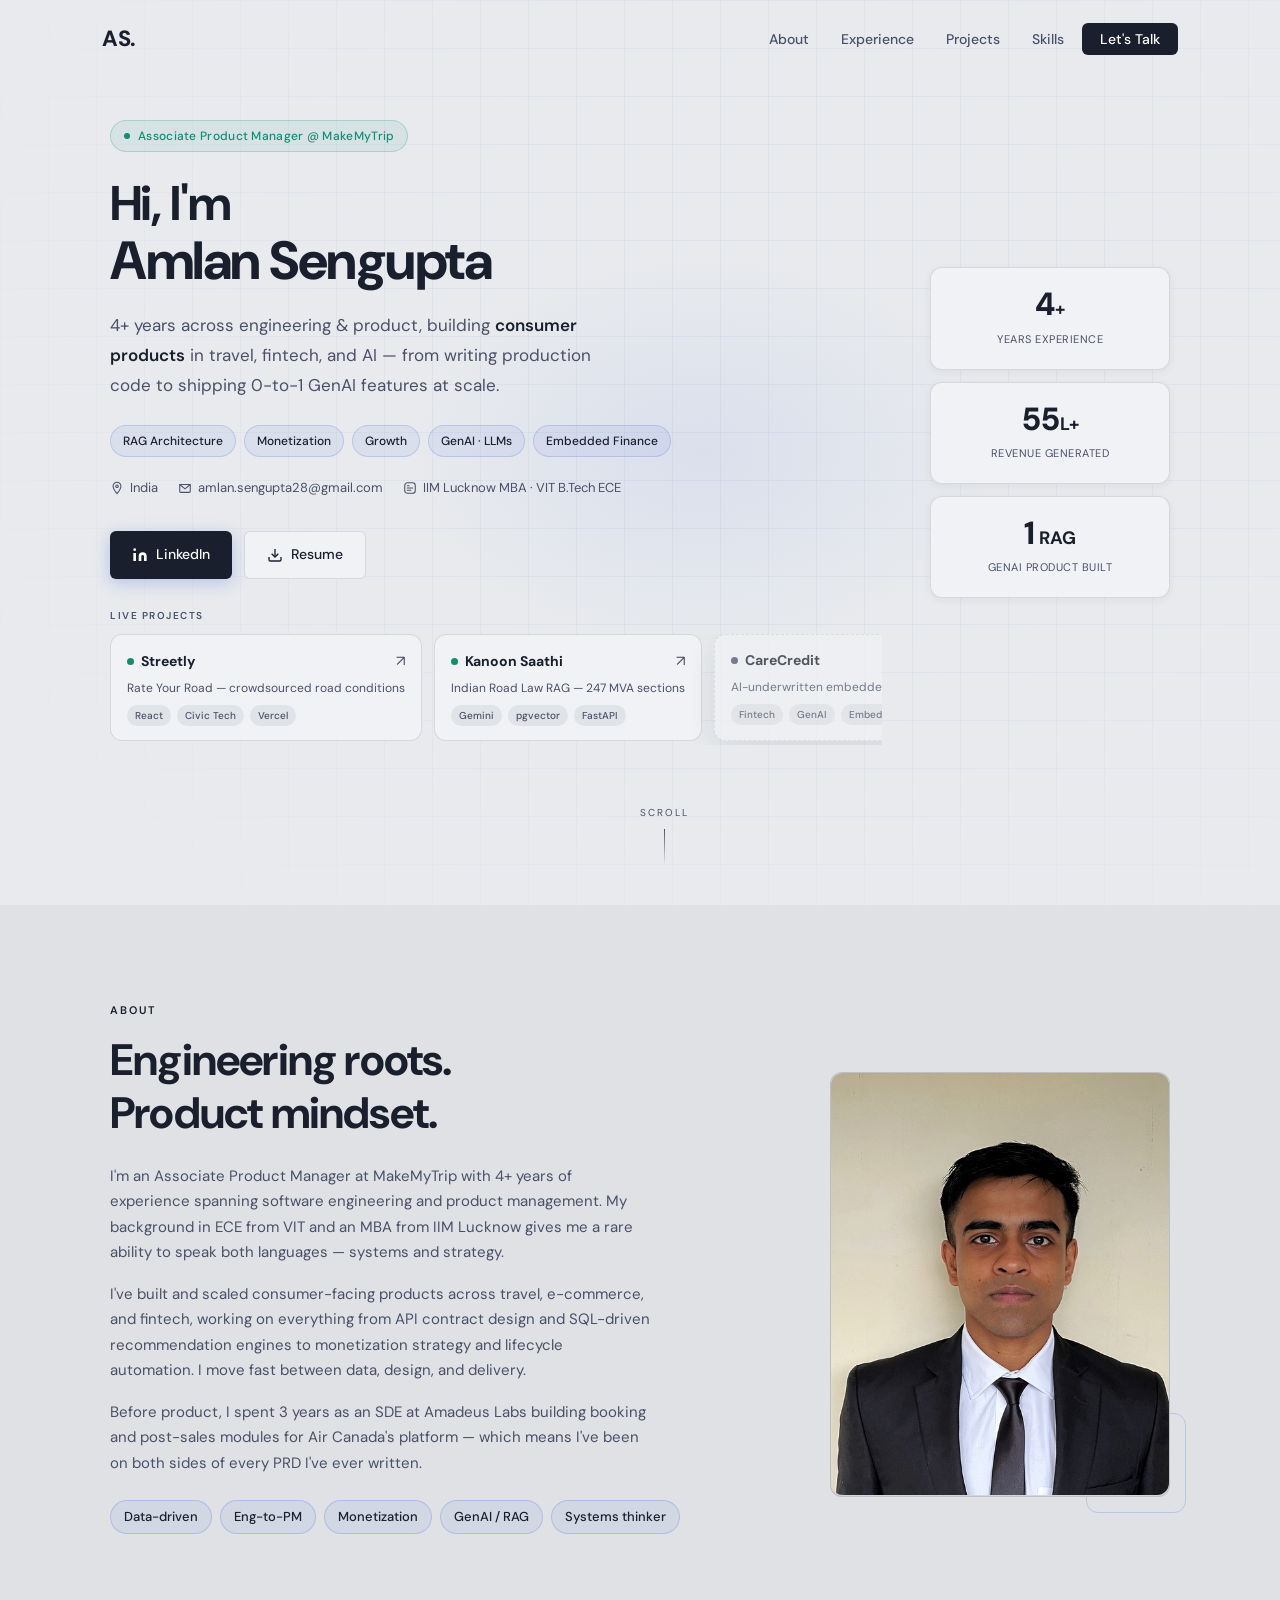
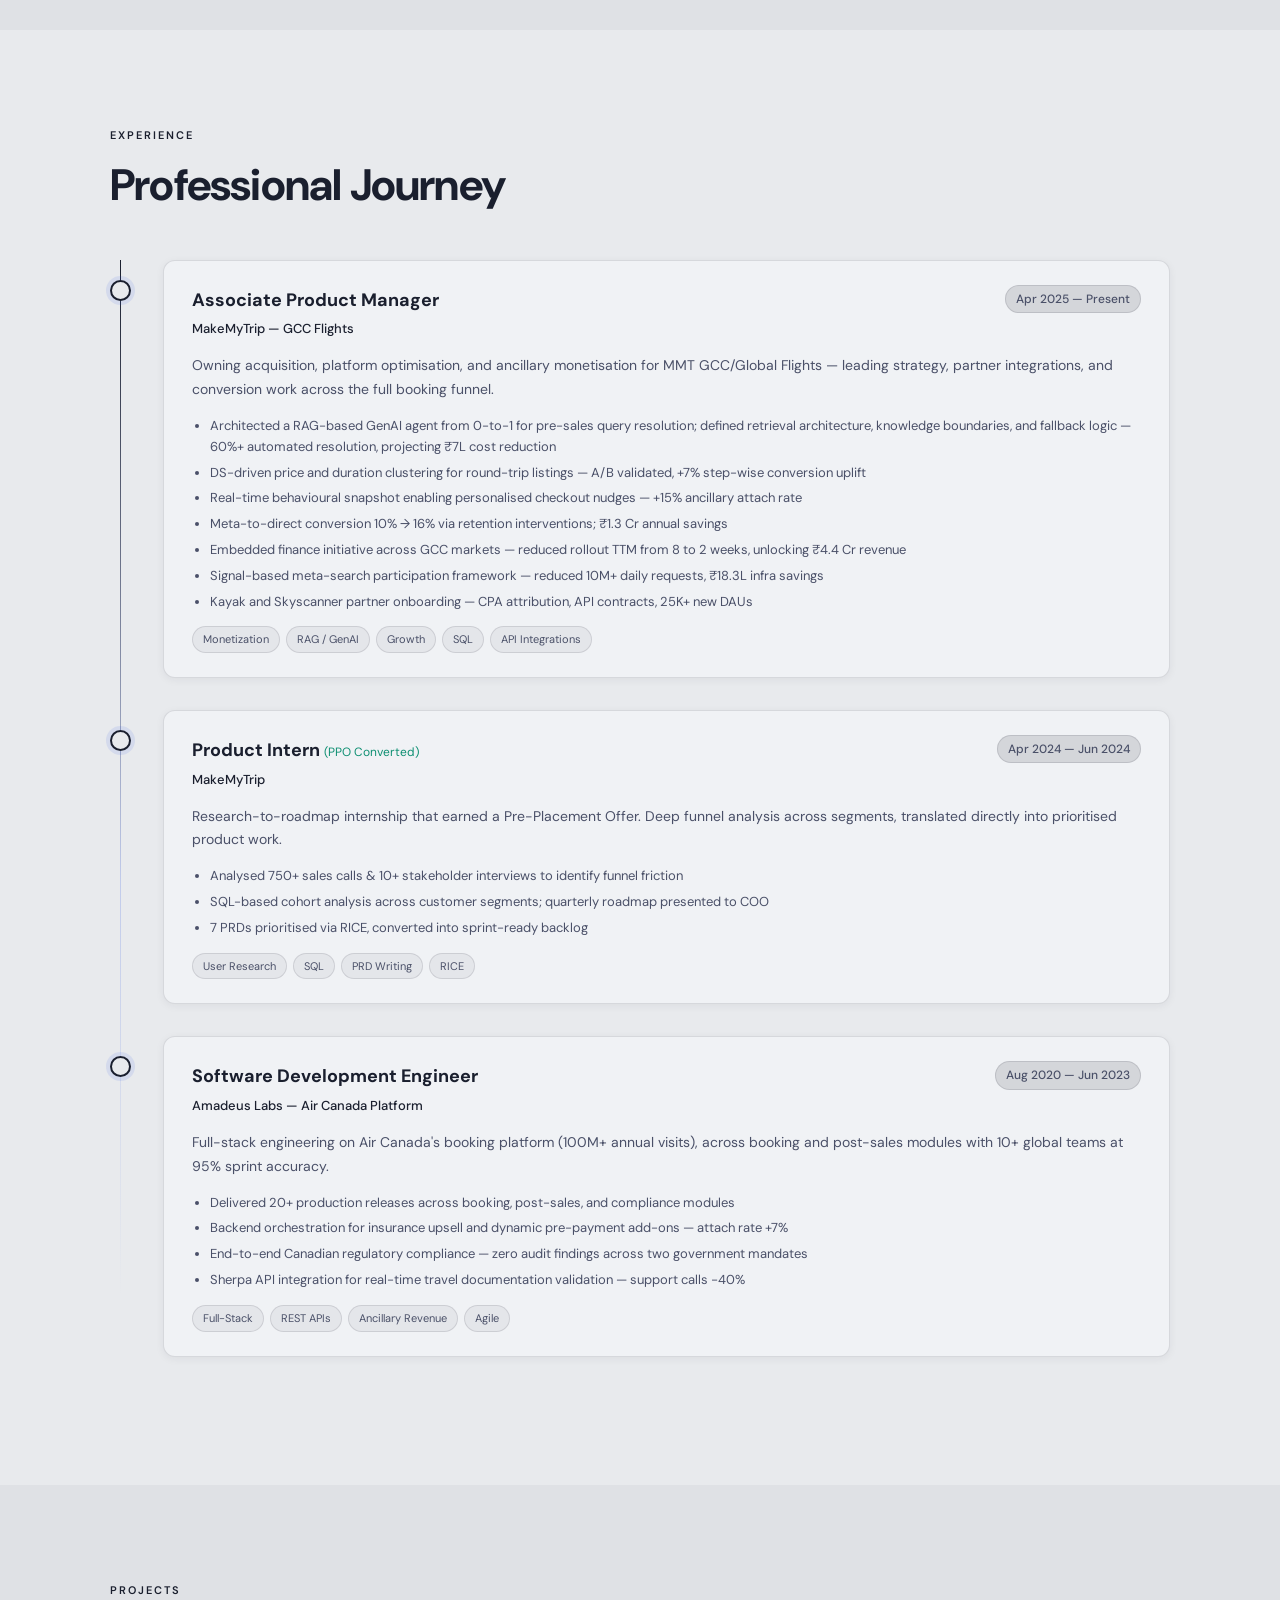
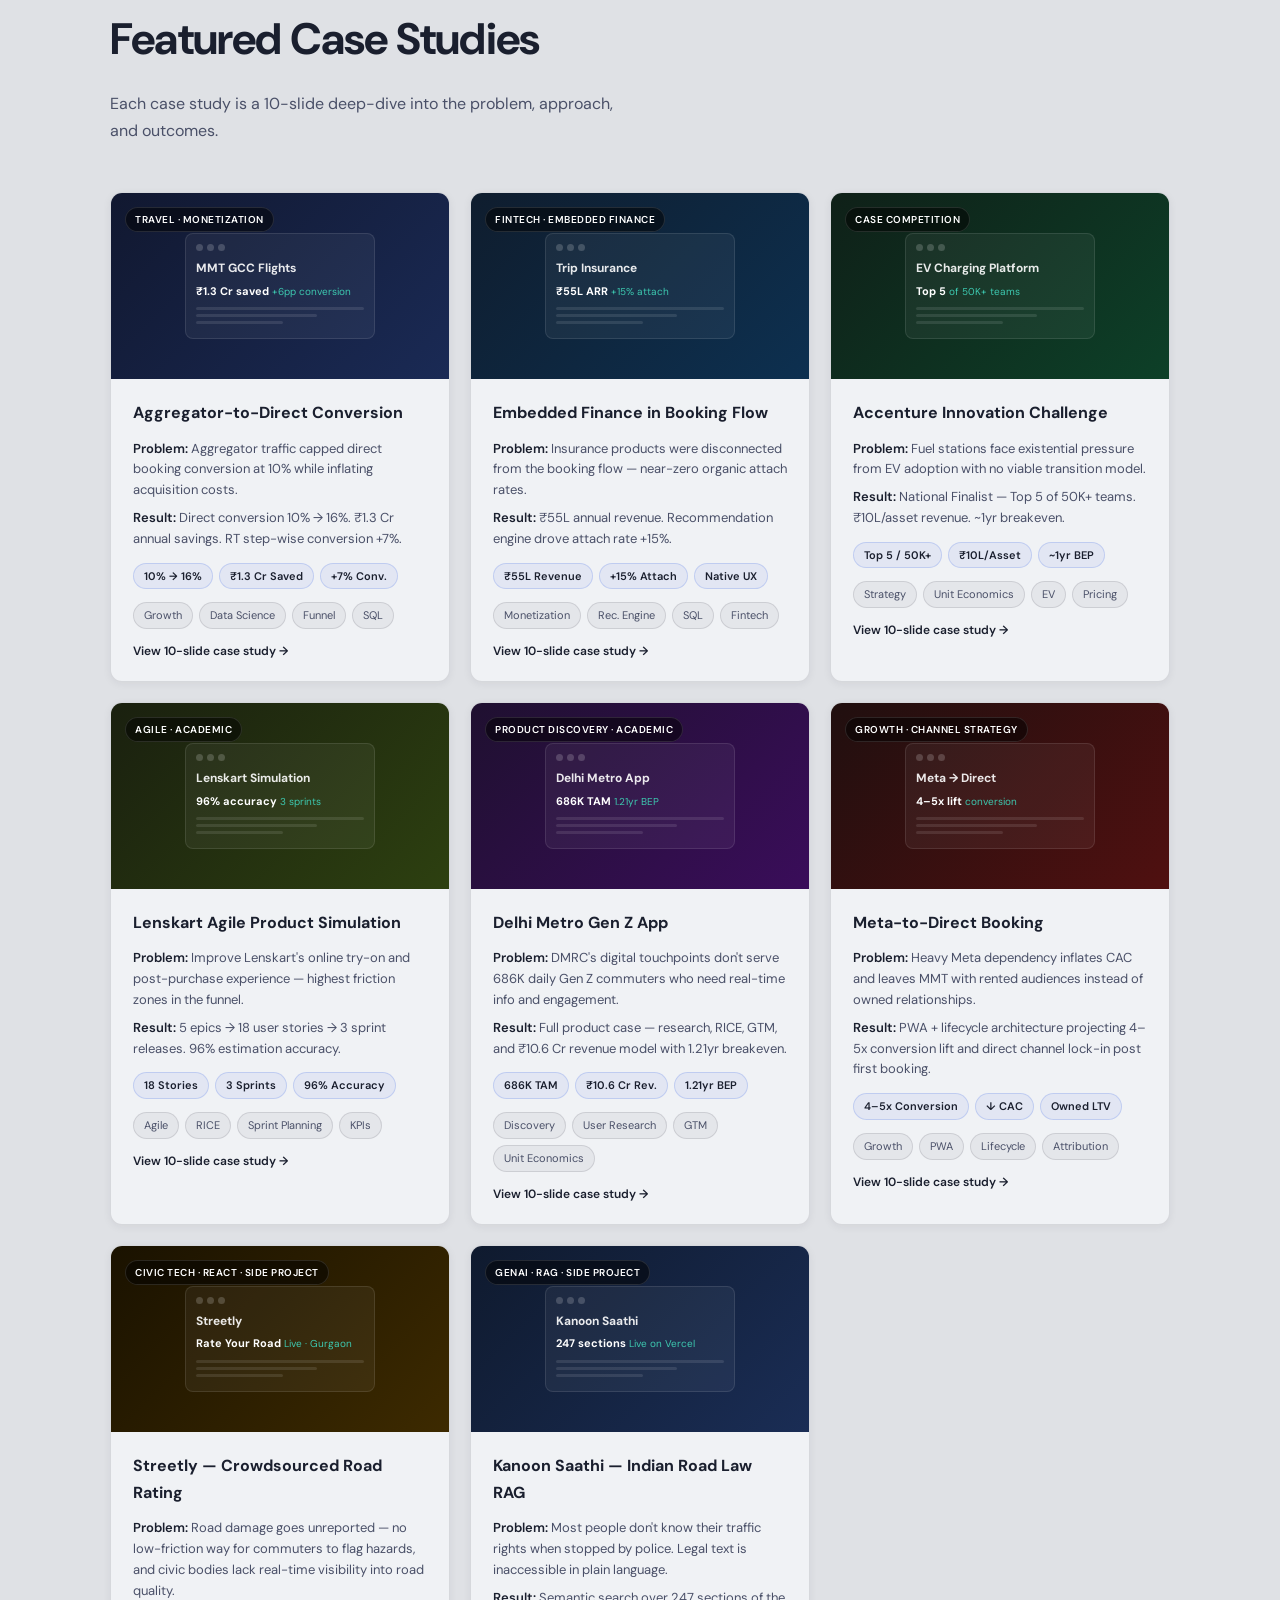
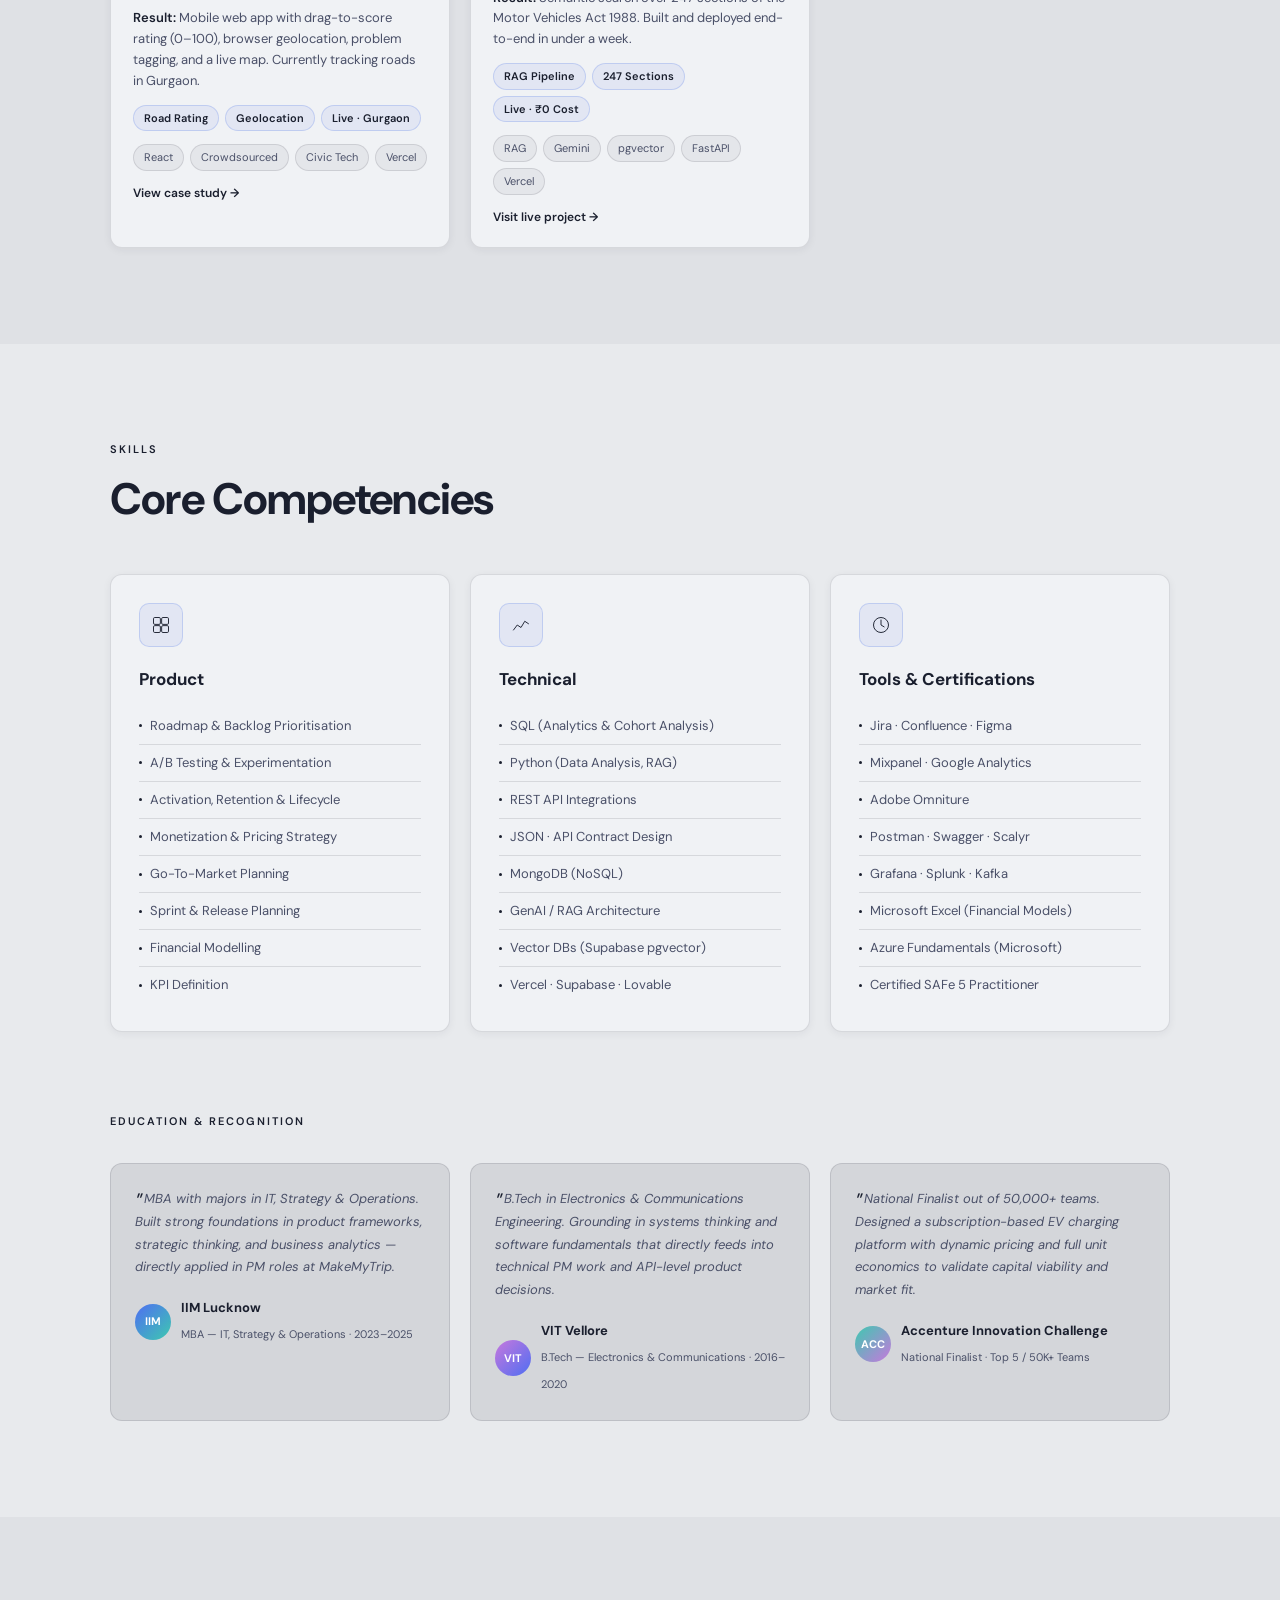
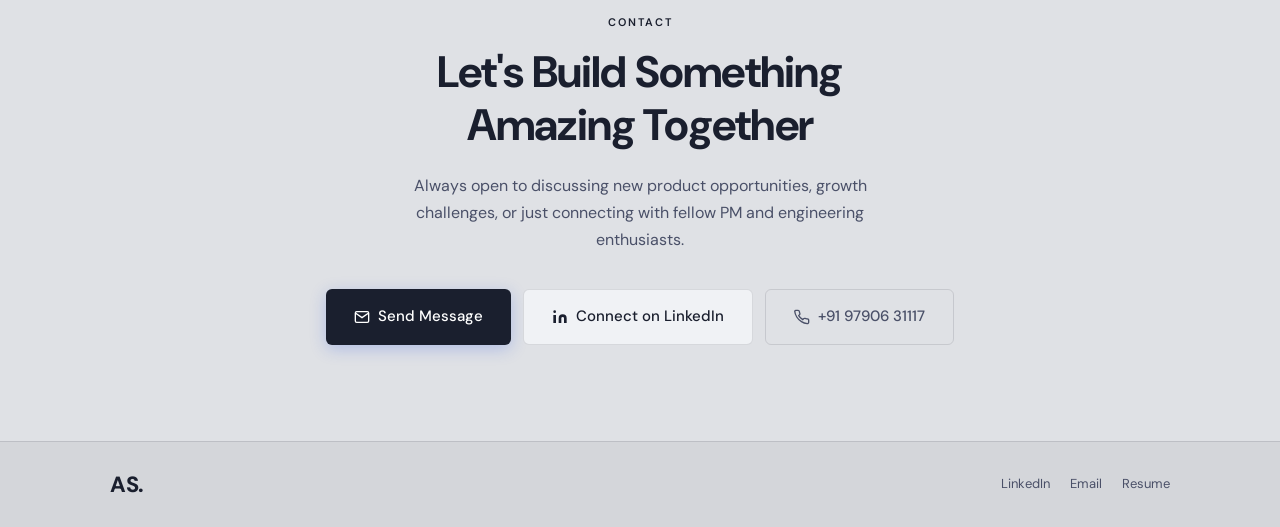
==== commit 6cbdd4ed: "remove footer copy text Co-Authored-By: Claude Sonnet 4.6 <noreply@anthropic.com>" ====
--- a/index.html
+++ b/index.html
@@ -79,7 +79,7 @@
           </a>
         </div>
 
-        <div class="hero-projects reveal">
+        <div class="hero-projects">
           <span class="hp-label">Live Projects</span>
           <div class="hp-scroll">
             <a href="https://rashroad.vercel.app" target="_blank" class="hproject-card">
@@ -568,8 +568,7 @@
   <footer>
     <div class="container footer-inner">
       <span class="nav-logo">AS<span class="dot">.</span></span>
-      <span class="footer-copy">© 2026 Amlan Sengupta. Built with purpose.</span>
-      <div class="footer-links">
+<div class="footer-links">
         <a href="https://linkedin.com/in/amlan-sengupta28/" target="_blank">LinkedIn</a>
         <a href="mailto:amlan.sengupta28@gmail.com">Email</a>
         <a href="resume.pdf" download>Resume</a>
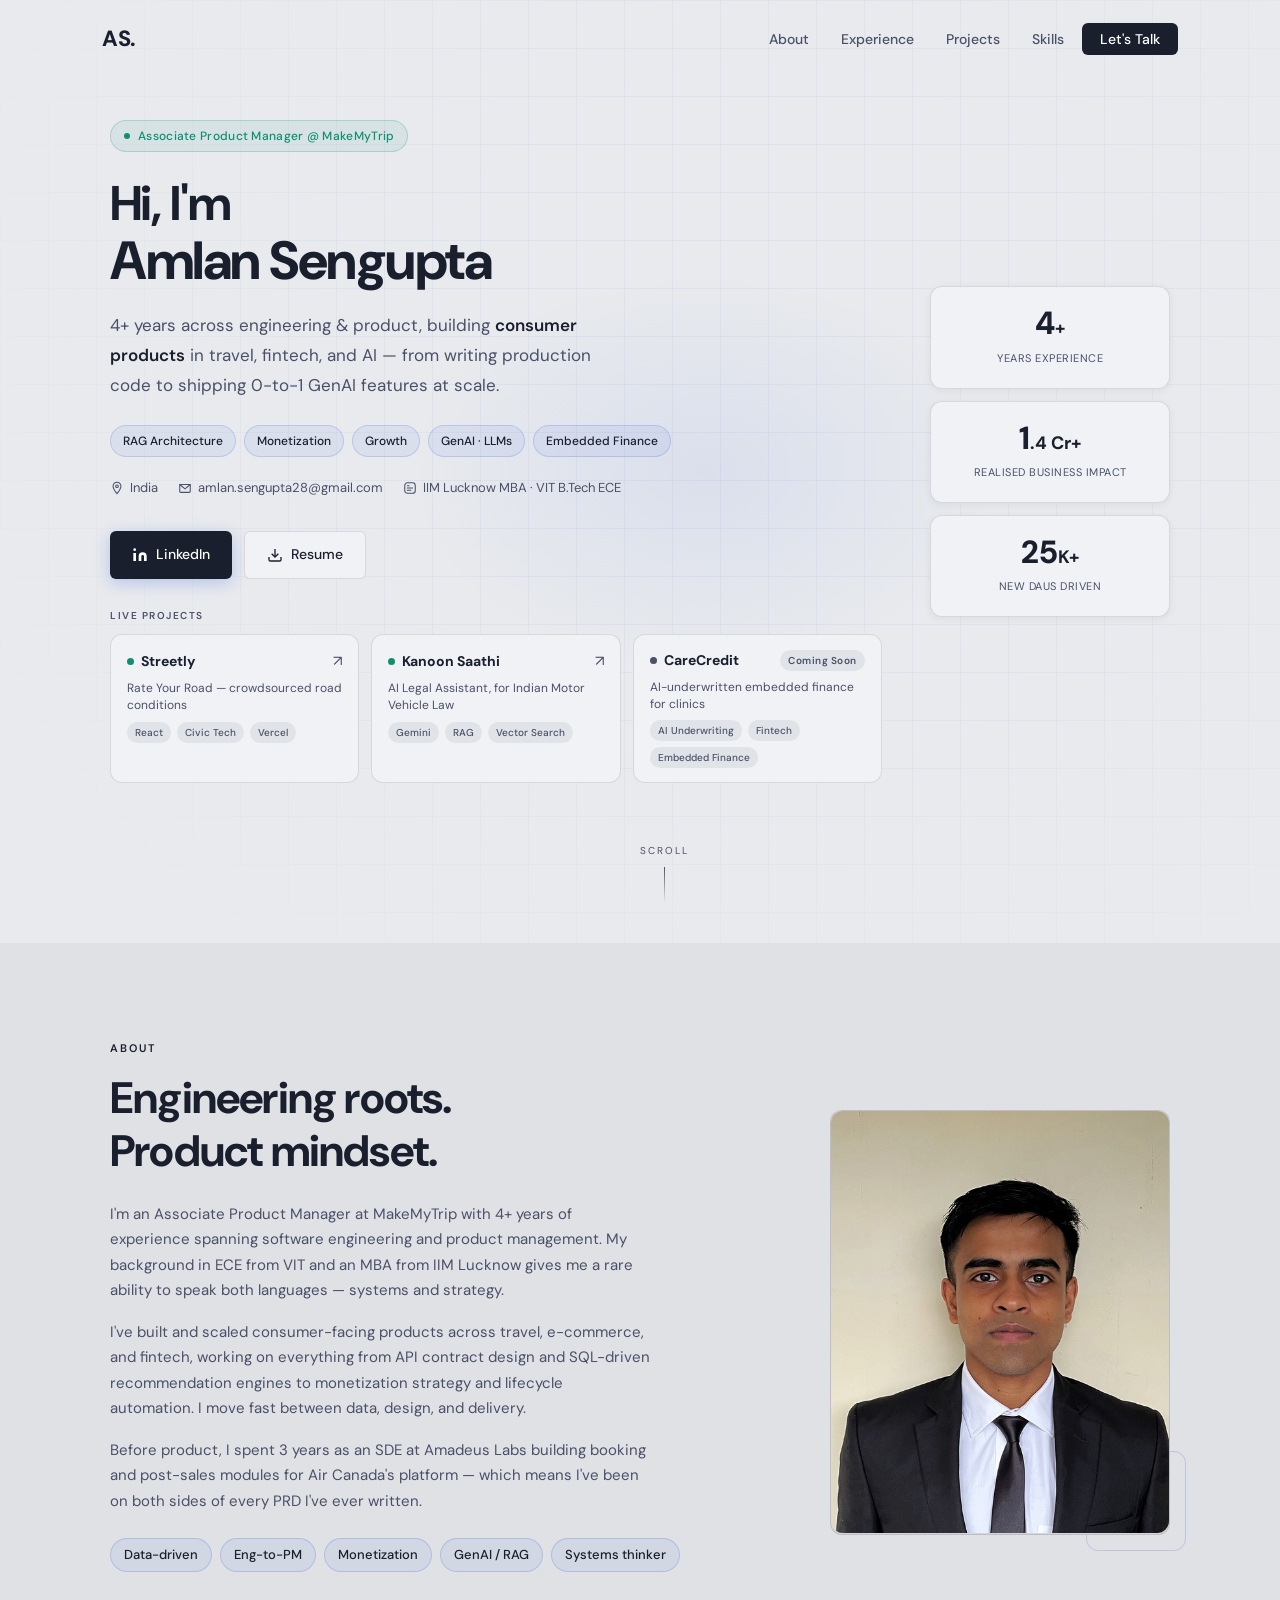
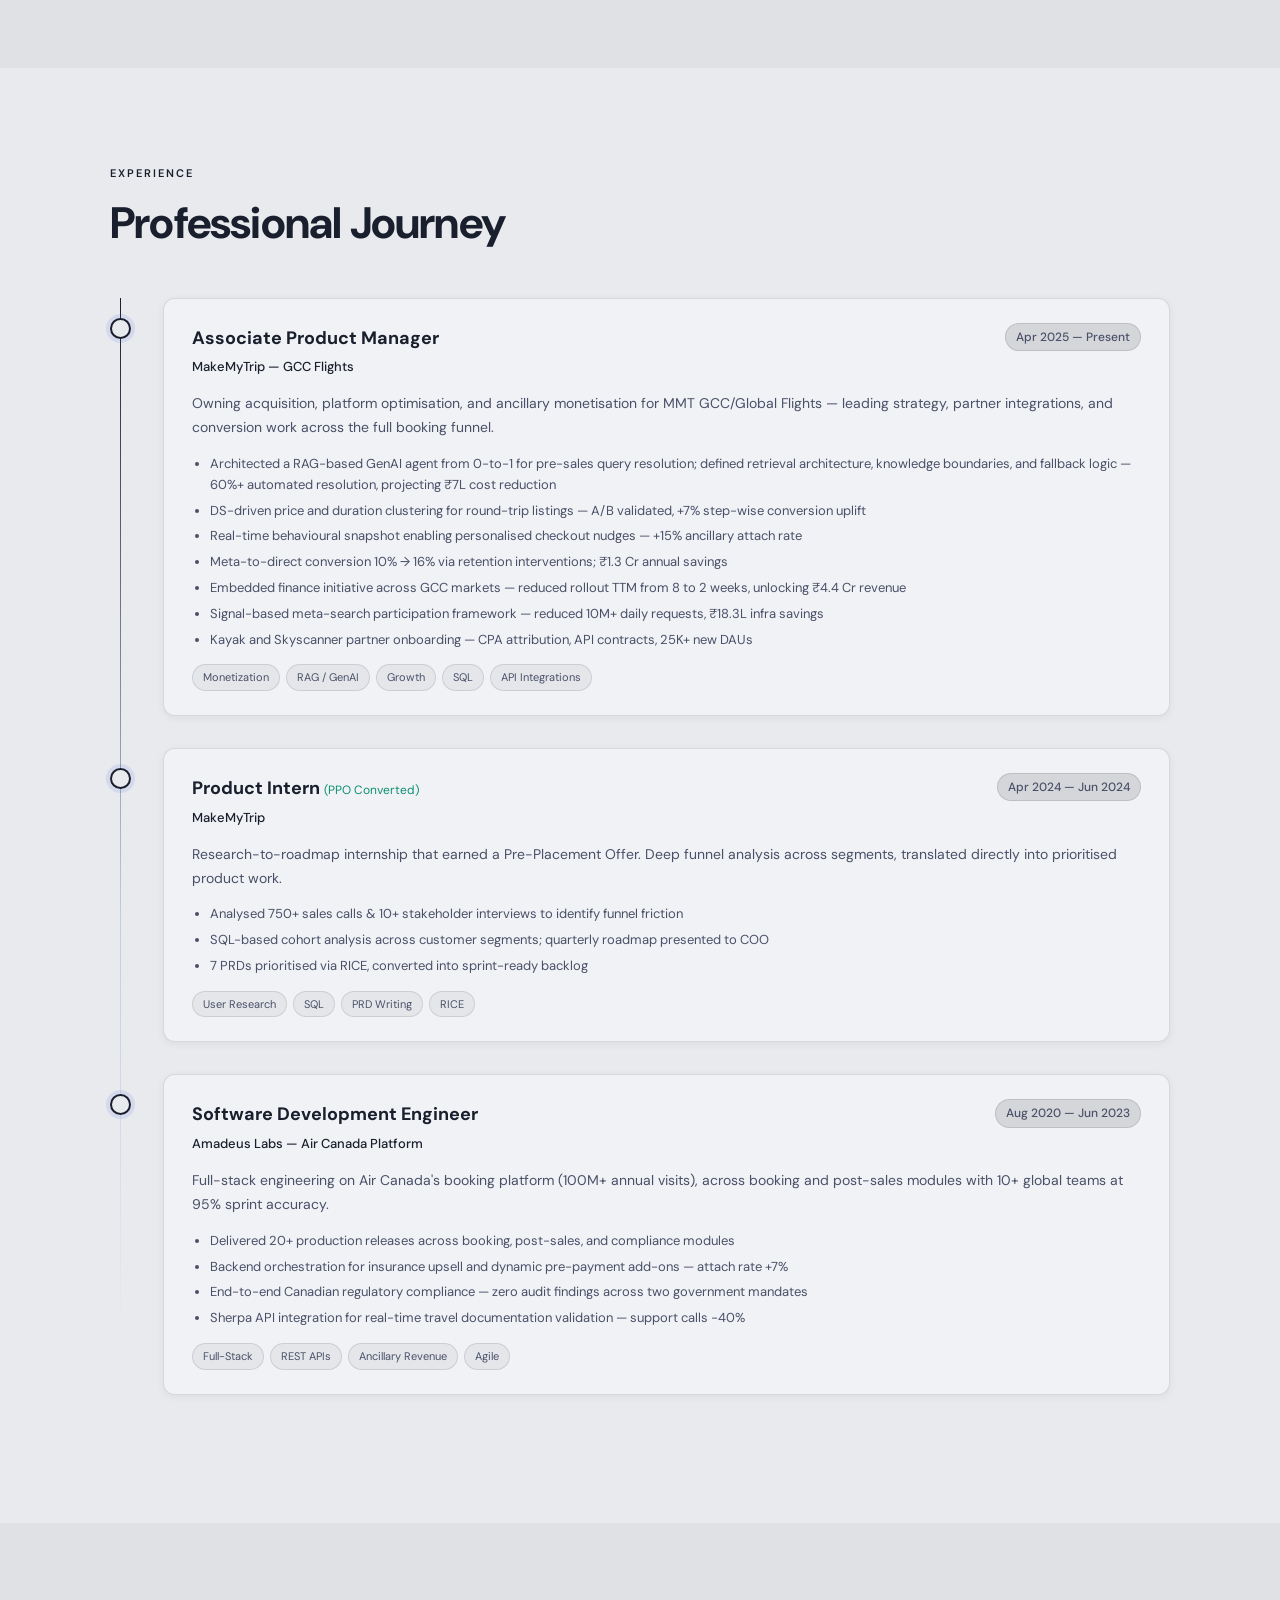
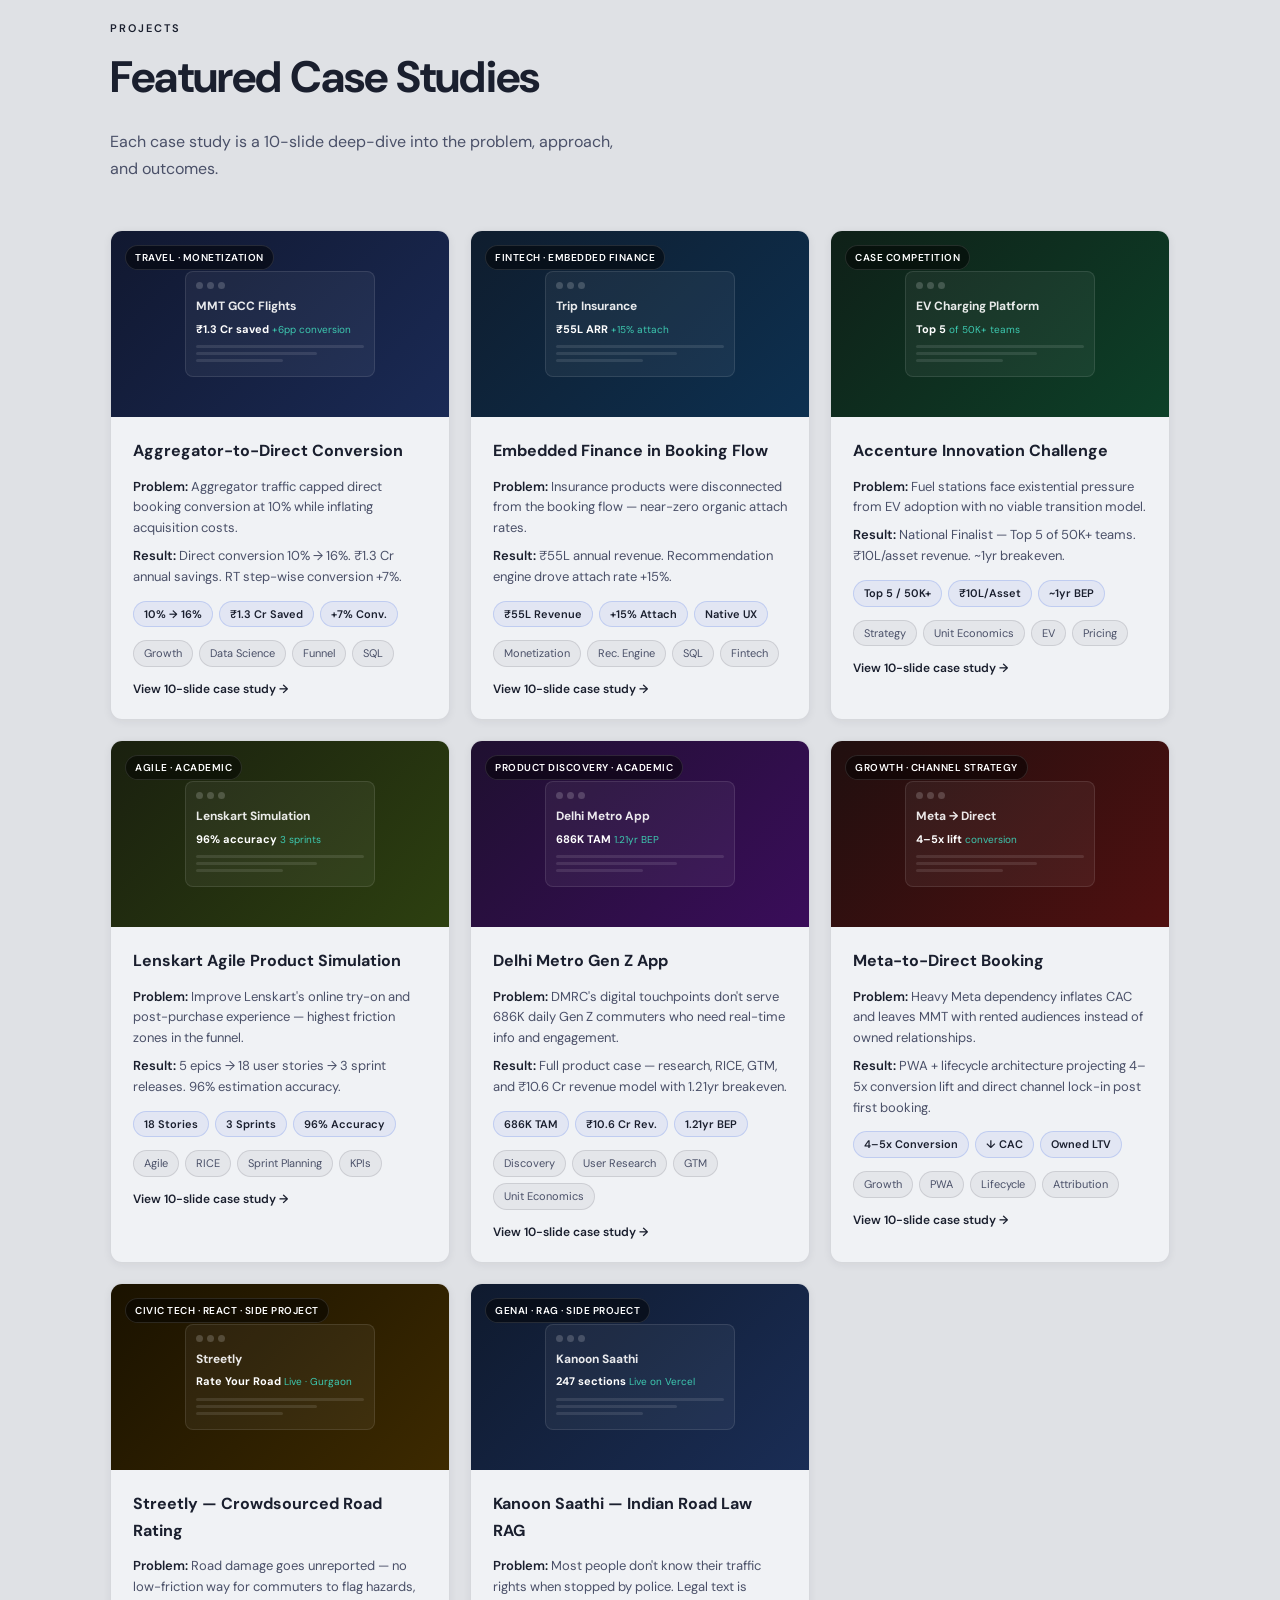
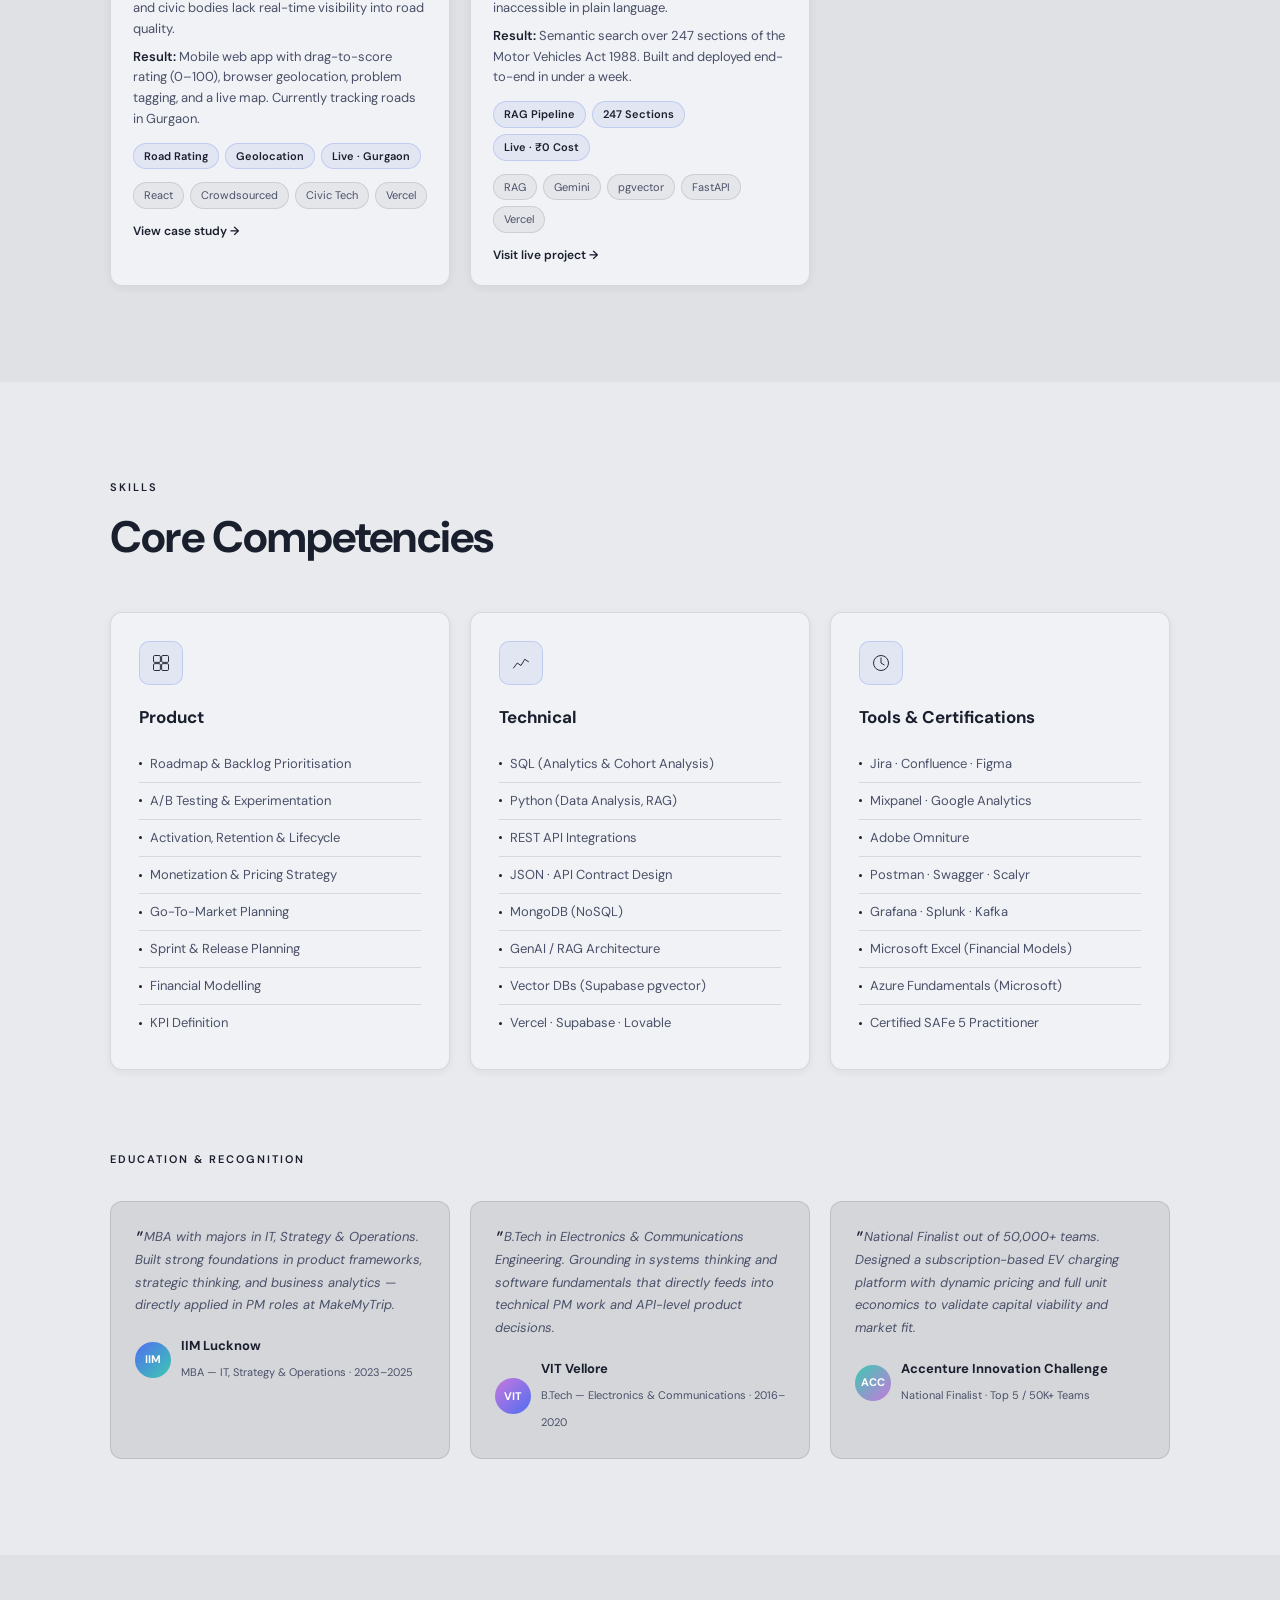
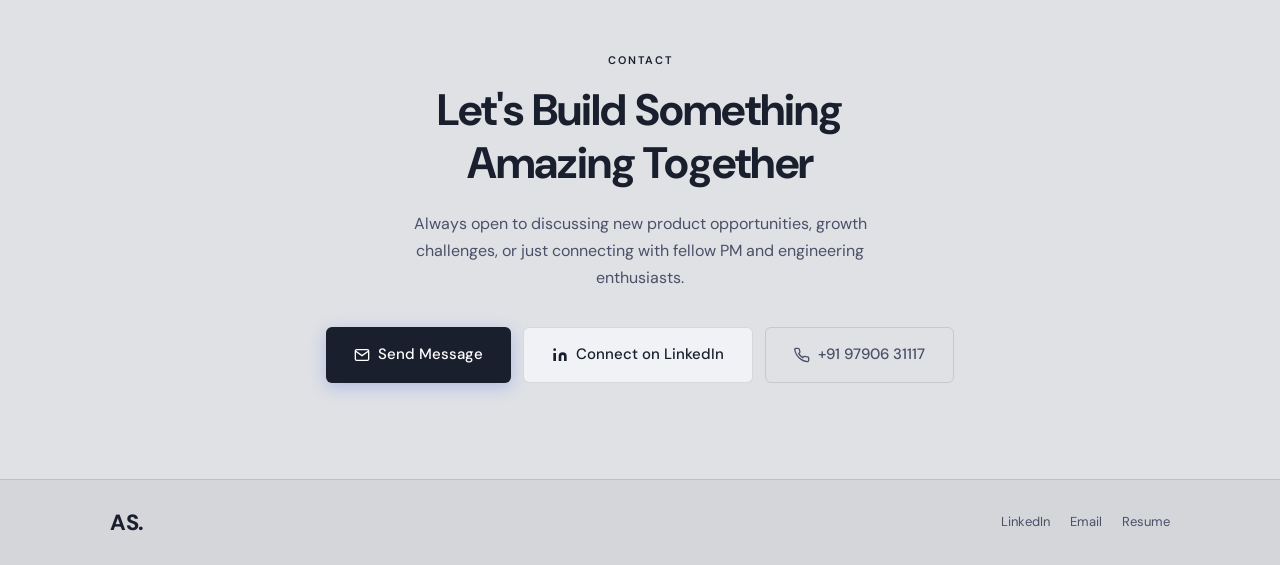
==== commit 1c572faf: "update hero stats, Kanoon Saathi card, and CareCredit tags - Stats: Revenue Generated → ₹1.4 Cr+ Rea" ====
--- a/index.html
+++ b/index.html
@@ -95,8 +95,8 @@
                 <span class="hpc-live"><span class="hpc-dot"></span>Kanoon Saathi</span>
                 <span class="hpc-arrow">↗</span>
               </div>
-              <span class="hpc-tagline">Indian Road Law RAG — 247 MVA sections</span>
-              <div class="hpc-tags"><span>Gemini</span><span>pgvector</span><span>FastAPI</span></div>
+              <span class="hpc-tagline">AI Legal Assistant, for Indian Motor Vehicle Law</span>
+              <div class="hpc-tags"><span>Gemini</span><span>RAG</span><span>Vector Search</span></div>
             </a>
             <div class="hproject-card hproject-card--soon">
               <div class="hpc-top">
@@ -104,7 +104,7 @@
                 <span class="hpc-soon-badge">Coming Soon</span>
               </div>
               <span class="hpc-tagline">AI-underwritten embedded finance for clinics</span>
-              <div class="hpc-tags"><span>Fintech</span><span>GenAI</span><span>Embedded Finance</span></div>
+              <div class="hpc-tags"><span>AI Underwriting</span><span>Fintech</span><span>Embedded Finance</span></div>
             </div>
           </div>
         </div>
@@ -114,13 +114,13 @@
           <span class="stat-num" data-target="4">0</span><span class="stat-plus">+</span>
           <span class="stat-label">Years Experience</span>
         </div>
-<div class="stat-card">
-          <span class="stat-num" data-target="55">0</span><span class="stat-plus">L+</span>
-          <span class="stat-label">Revenue Generated</span>
-        </div>
         <div class="stat-card">
-          <span class="stat-num" data-target="1">0</span><span class="stat-plus"> RAG</span>
-          <span class="stat-label">GenAI Product Built</span>
+          <span class="stat-num" data-target="1">0</span><span class="stat-plus">.4 Cr+</span>
+          <span class="stat-label">Realised Business Impact</span>
+        </div>
+        <div class="stat-card">
+          <span class="stat-num" data-target="25">0</span><span class="stat-plus">K+</span>
+          <span class="stat-label">New DAUs Driven</span>
         </div>
       </div>
     </div>
--- a/style.css
+++ b/style.css
@@ -228,18 +228,14 @@
   color: var(--text-dim); margin-bottom: 10px;
 }
 .hp-scroll {
-  display: flex; gap: 12px;
-  overflow-x: auto; padding-bottom: 4px;
-  scrollbar-width: none;
-}
-.hp-scroll::-webkit-scrollbar { display: none; }
+  display: flex; gap: 12px; flex-wrap: wrap;
+}
 .hproject-card {
-  min-width: 210px;
+  flex: 1; min-width: 0; min-height: 100px;
   background: var(--card); border: 1px solid var(--border);
   border-radius: var(--radius); padding: 14px 16px;
   text-decoration: none; display: flex; flex-direction: column; gap: 6px;
   transition: transform .2s, border-color .2s, box-shadow .2s;
-  flex-shrink: 0;
 }
 .hproject-card:hover {
   transform: translateY(-3px);
@@ -271,15 +267,6 @@
   background: rgba(26,31,46,0.07);
   border-radius: 100px;
   color: var(--text-dim);
-}
-.hproject-card--soon {
-  cursor: default; opacity: 0.72;
-  box-shadow: 0 8px 32px rgba(26,31,46,0.13);
-  border-style: dashed;
-}
-.hproject-card--soon:hover {
-  transform: none; border-color: var(--border);
-  box-shadow: 0 8px 32px rgba(26,31,46,0.13);
 }
 .hpc-dot--soon { background: var(--text-dim); animation: none; }
 .hpc-soon-badge {
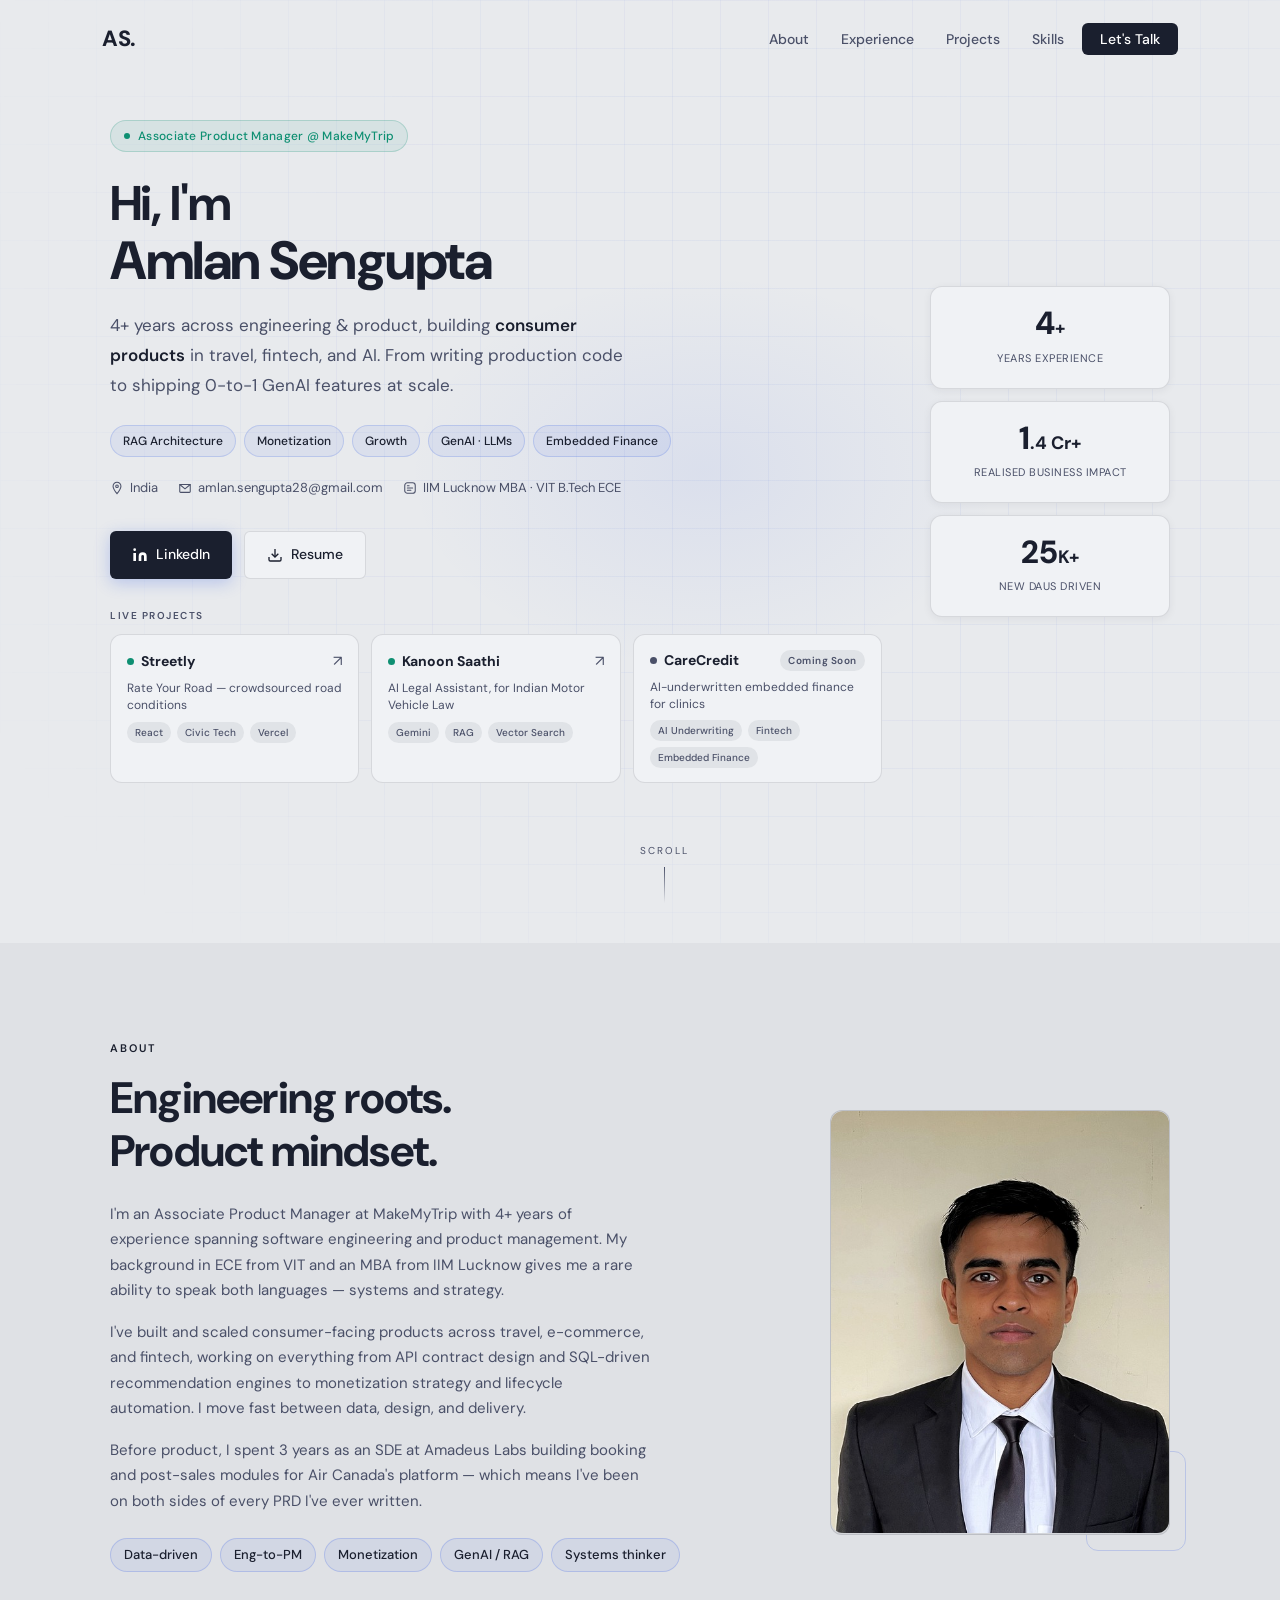
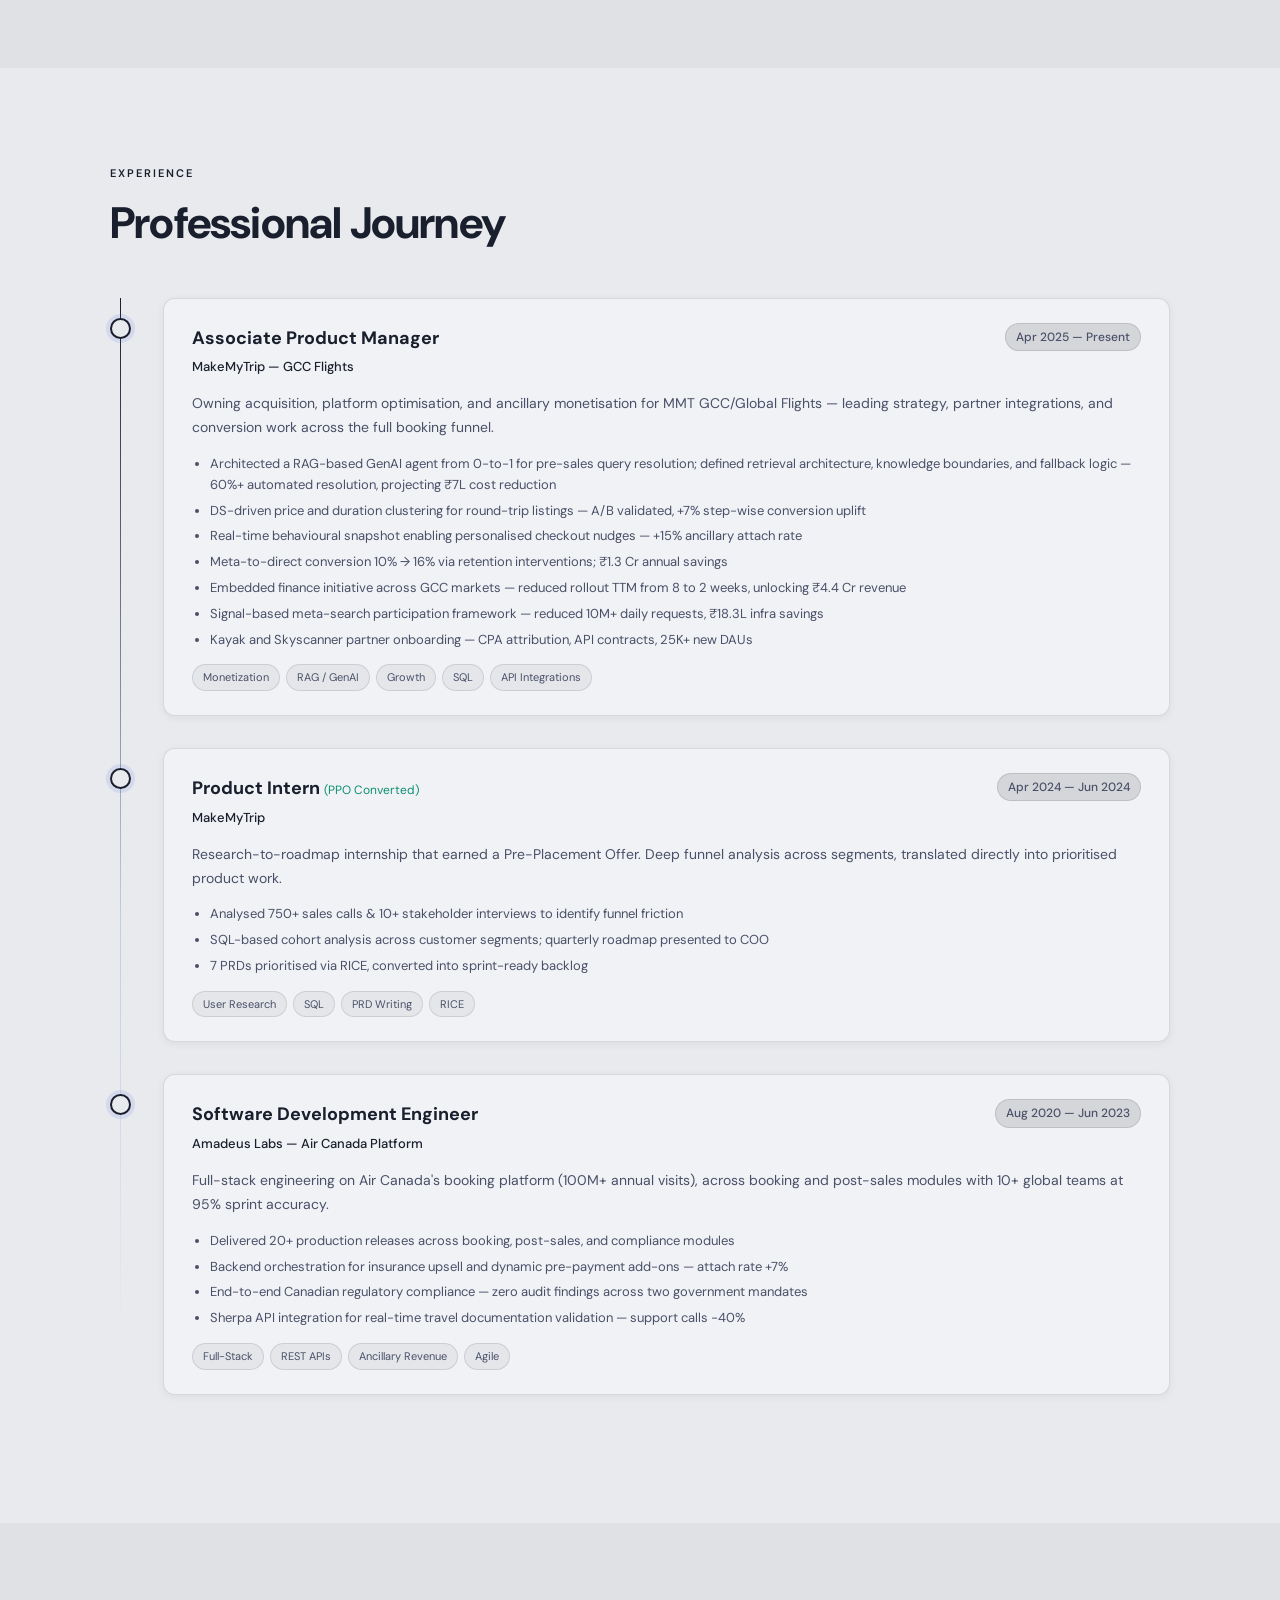
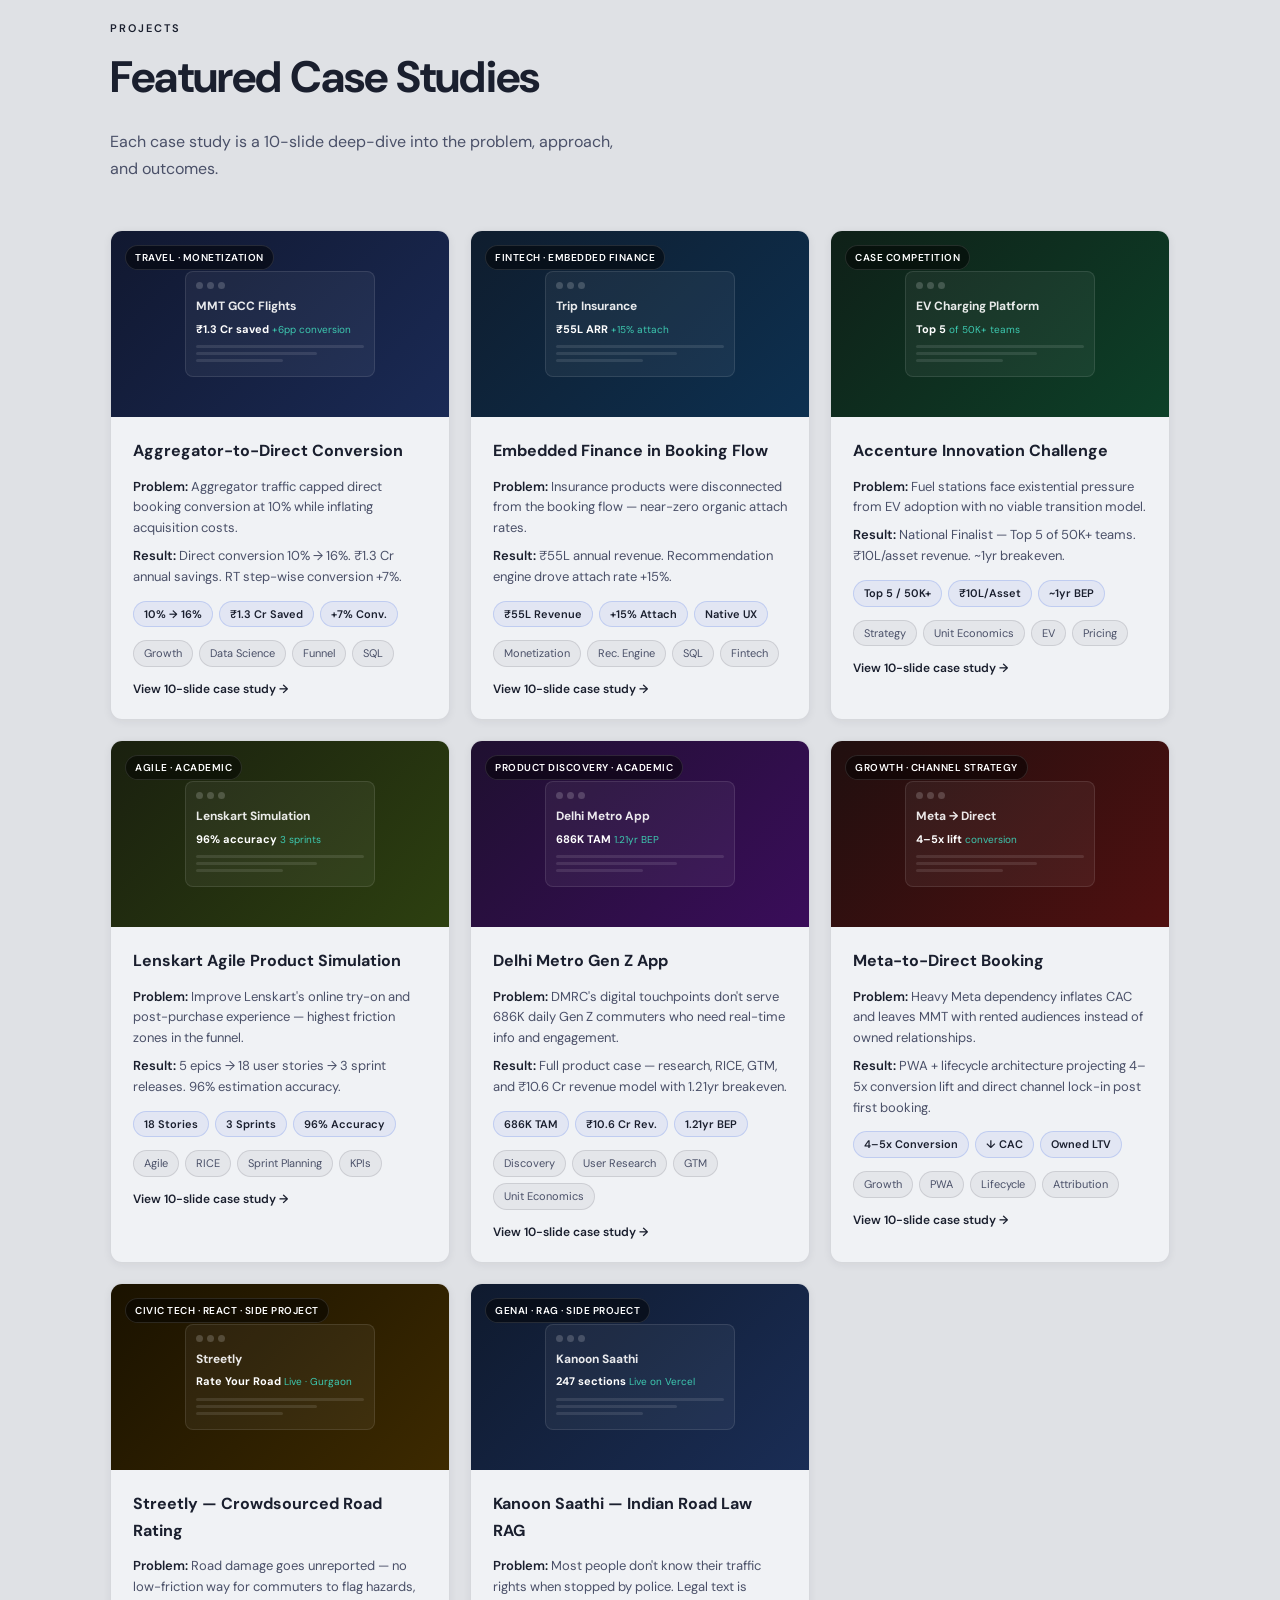
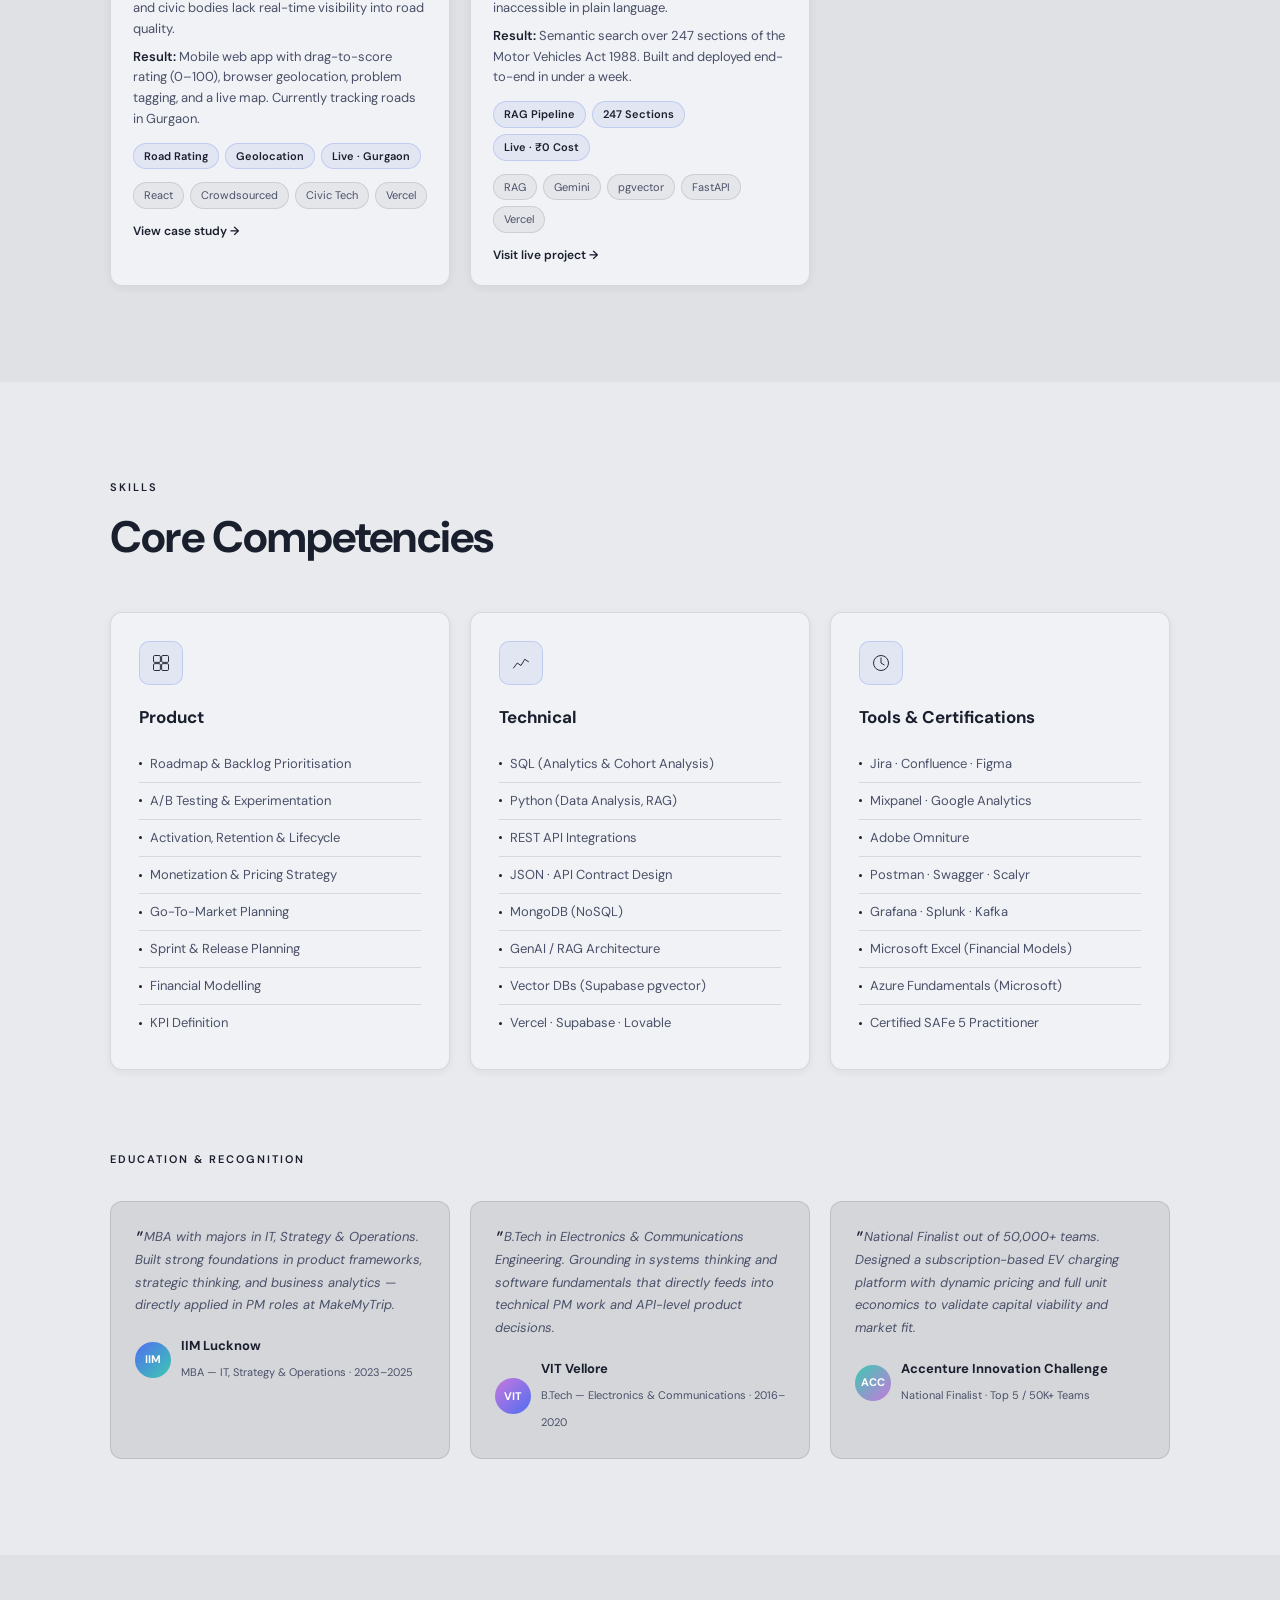
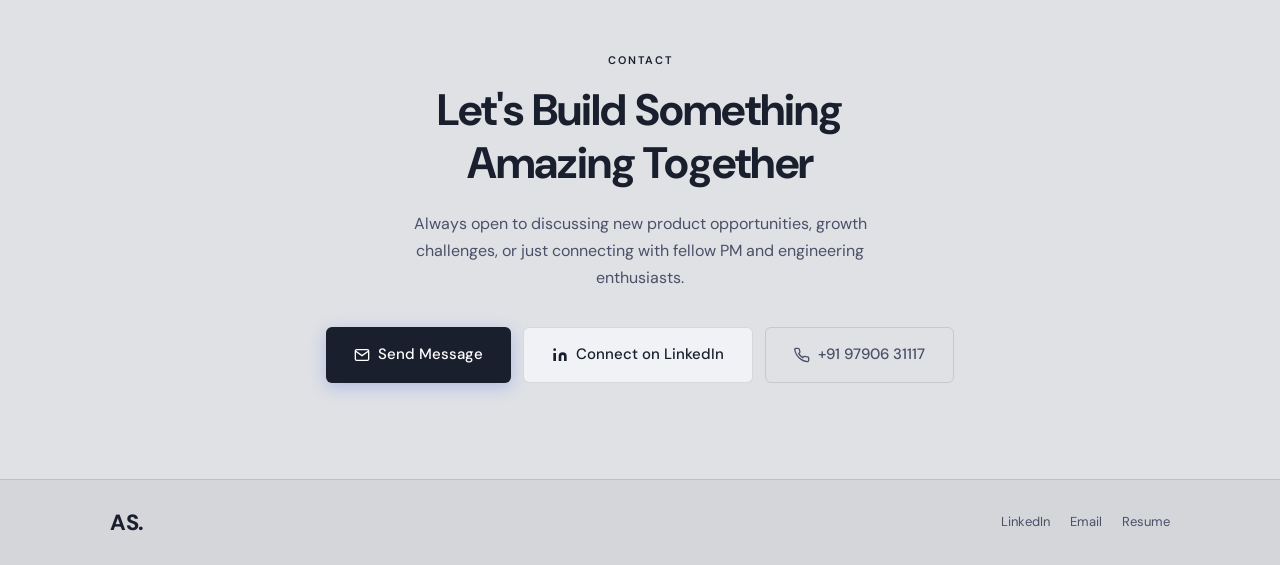
==== commit 38c34674: "replace em dash with period in hero subtitle Co-Authored-By: Claude Sonnet 4.6 <noreply@anthropic.co" ====
--- a/index.html
+++ b/index.html
@@ -46,7 +46,7 @@
       <div class="hero-text">
         <div class="hero-badge reveal">Associate Product Manager @ MakeMyTrip</div>
         <h1 class="reveal">Hi, I'm<br /><span class="name-highlight">Amlan Sengupta</span></h1>
-        <p class="hero-sub reveal">4+ years across engineering &amp; product, building <strong>consumer products</strong> in travel, fintech, and AI — from writing production code to shipping 0-to-1 GenAI features at scale.</p>
+        <p class="hero-sub reveal">4+ years across engineering &amp; product, building <strong>consumer products</strong> in travel, fintech, and AI. From writing production code to shipping 0-to-1 GenAI features at scale.</p>
         <div class="hero-tags reveal">
           <span class="htag">RAG Architecture</span>
           <span class="htag">Monetization</span>
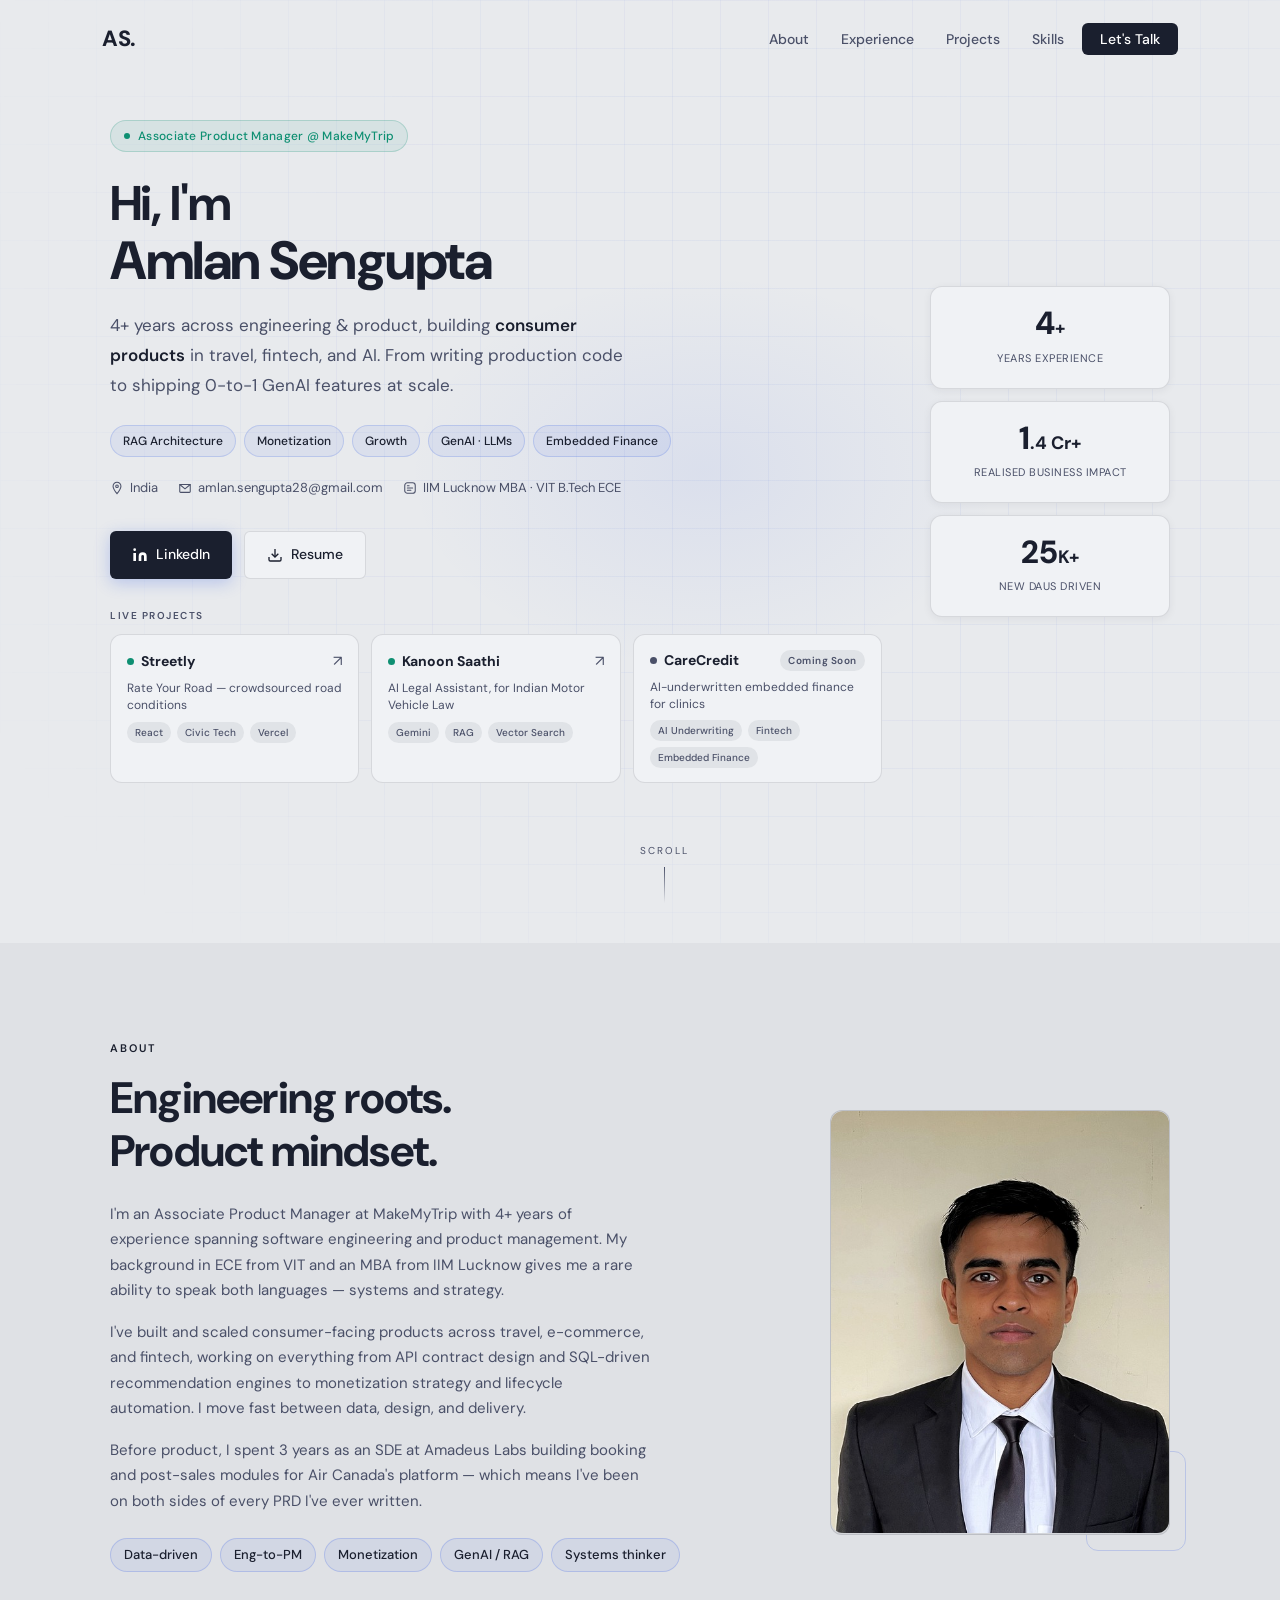
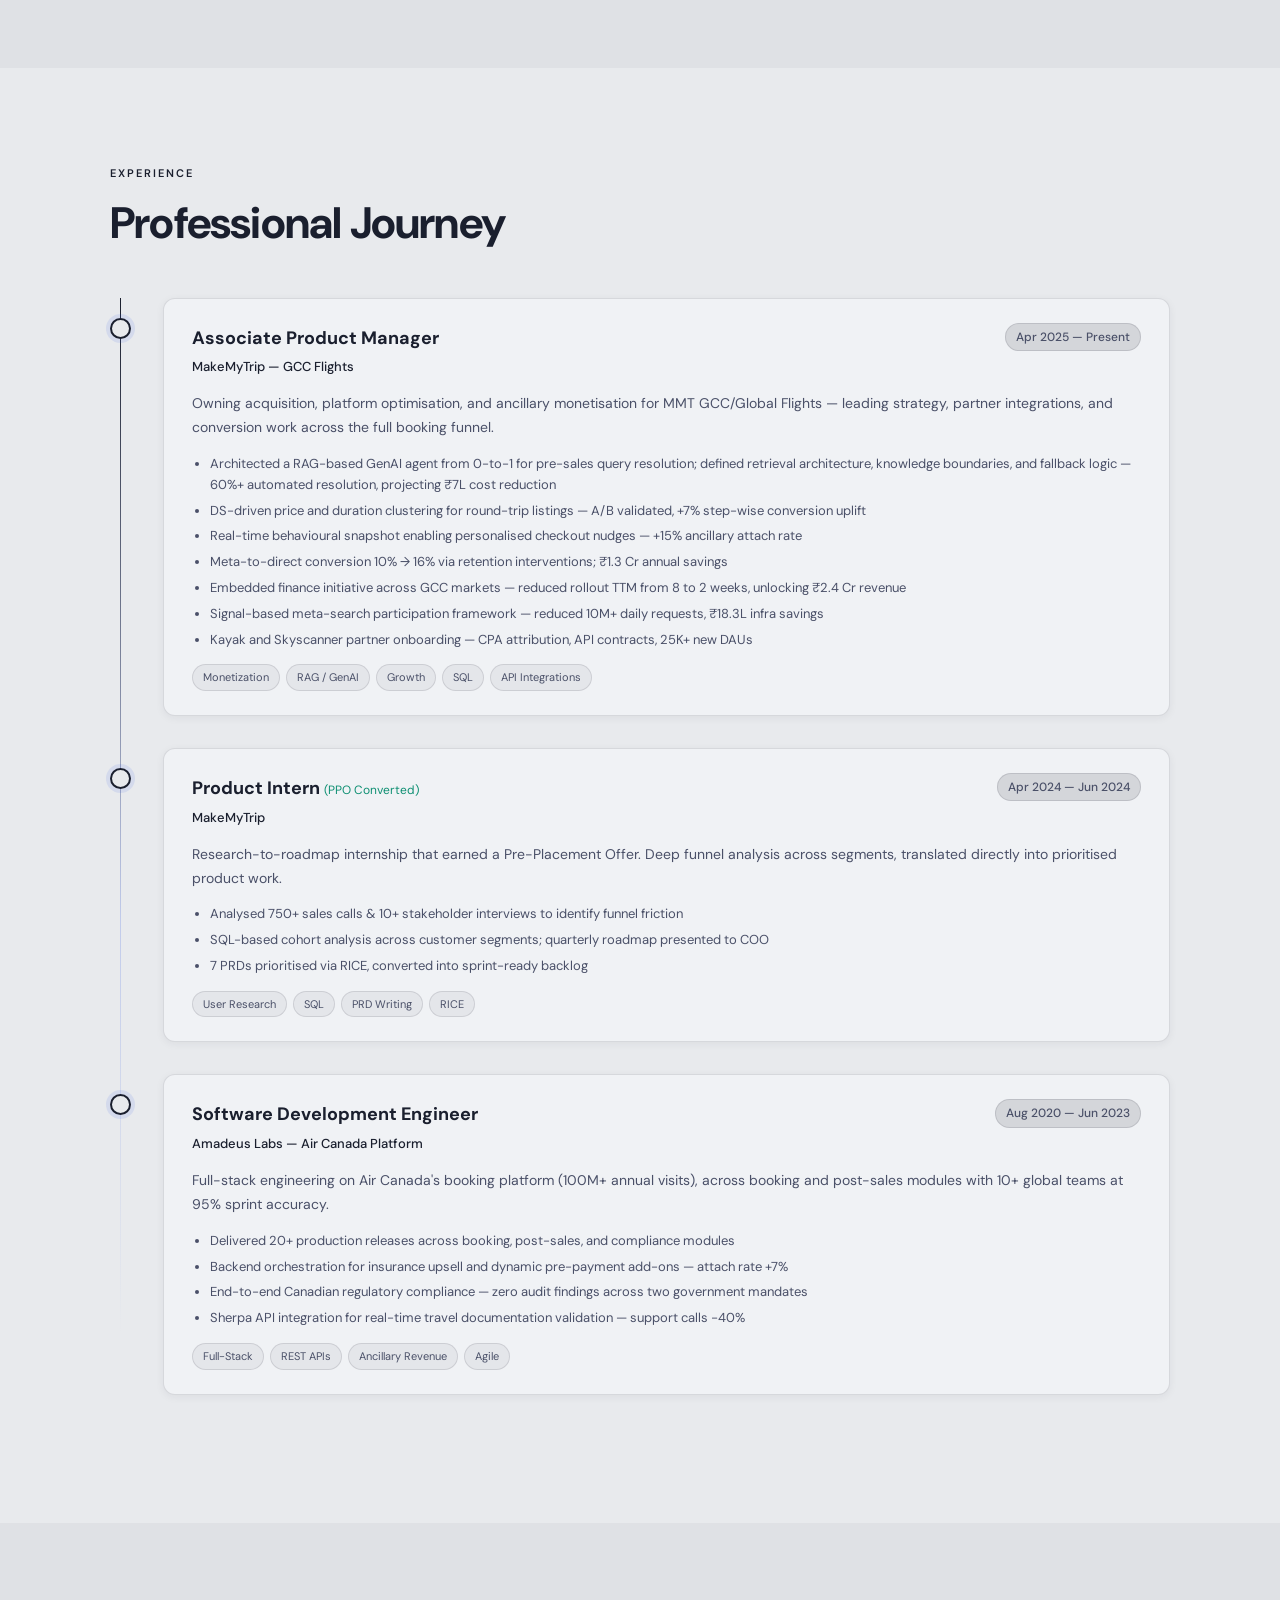
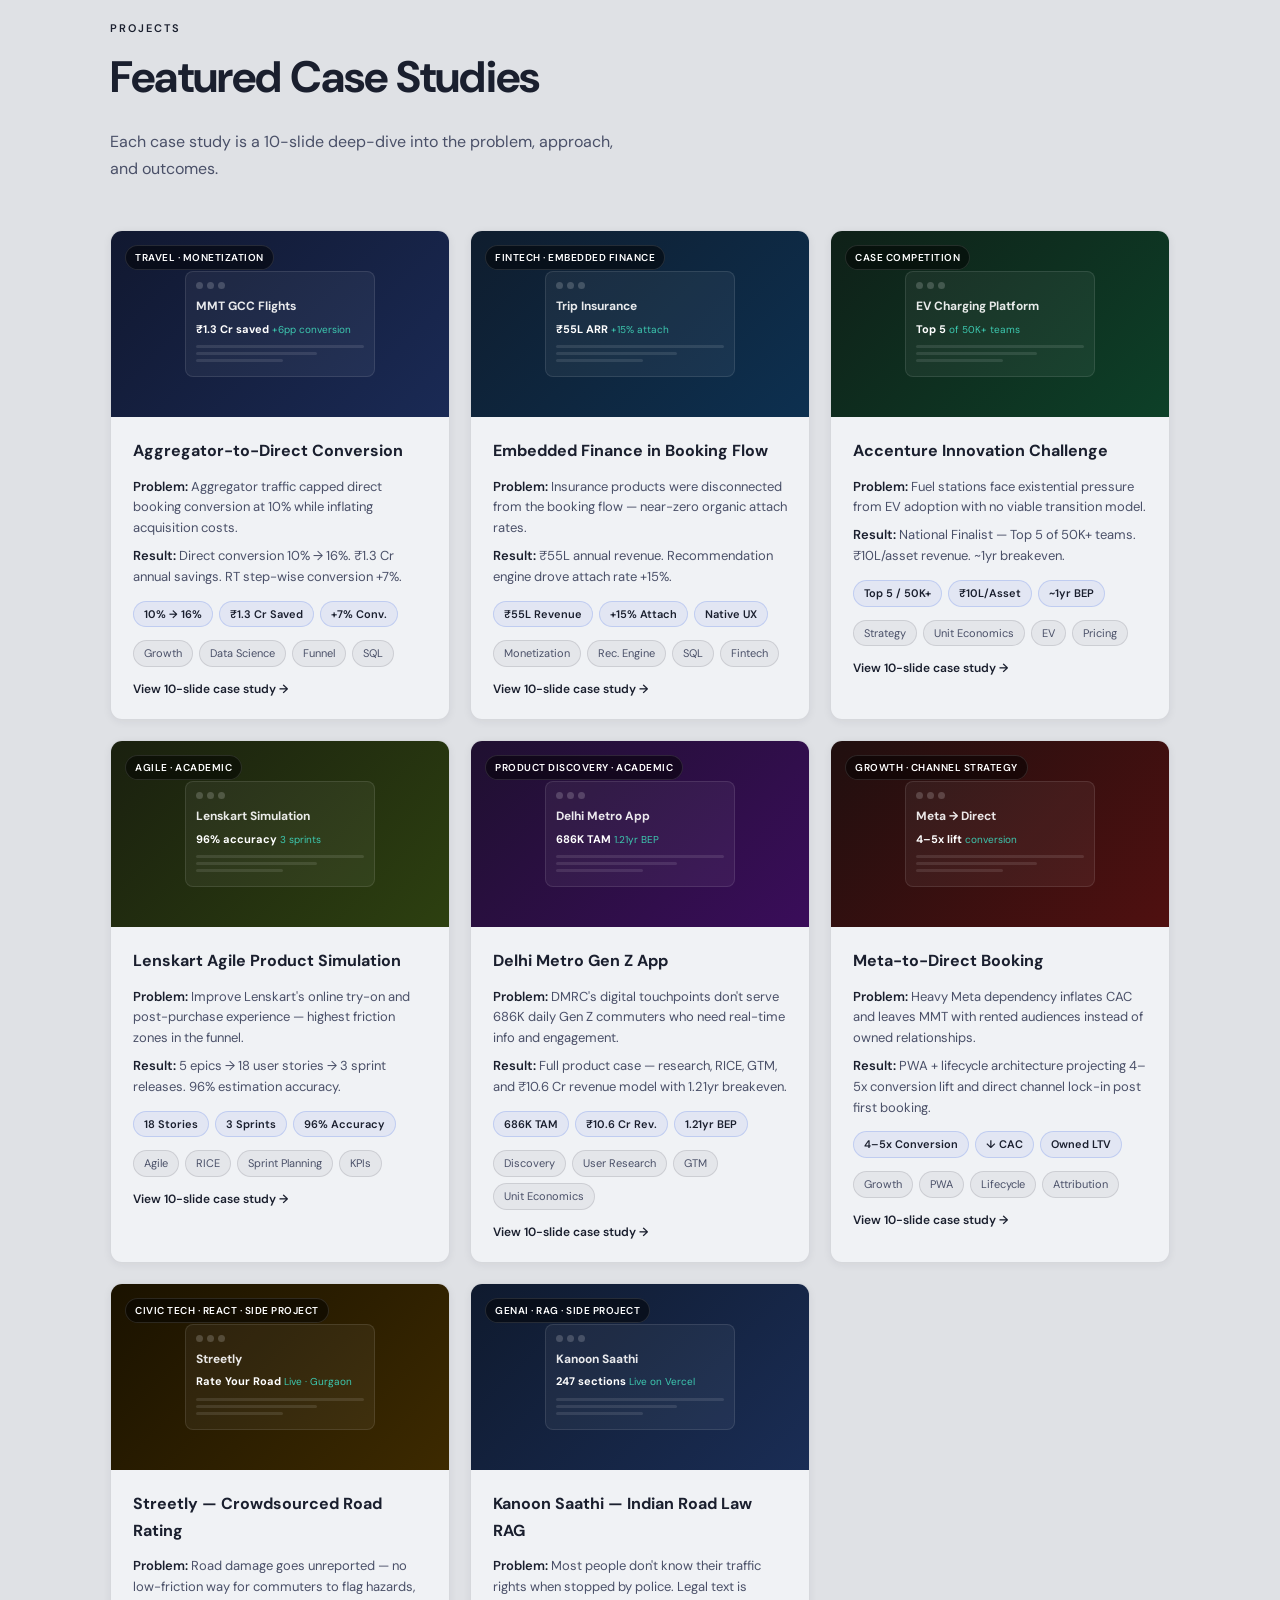
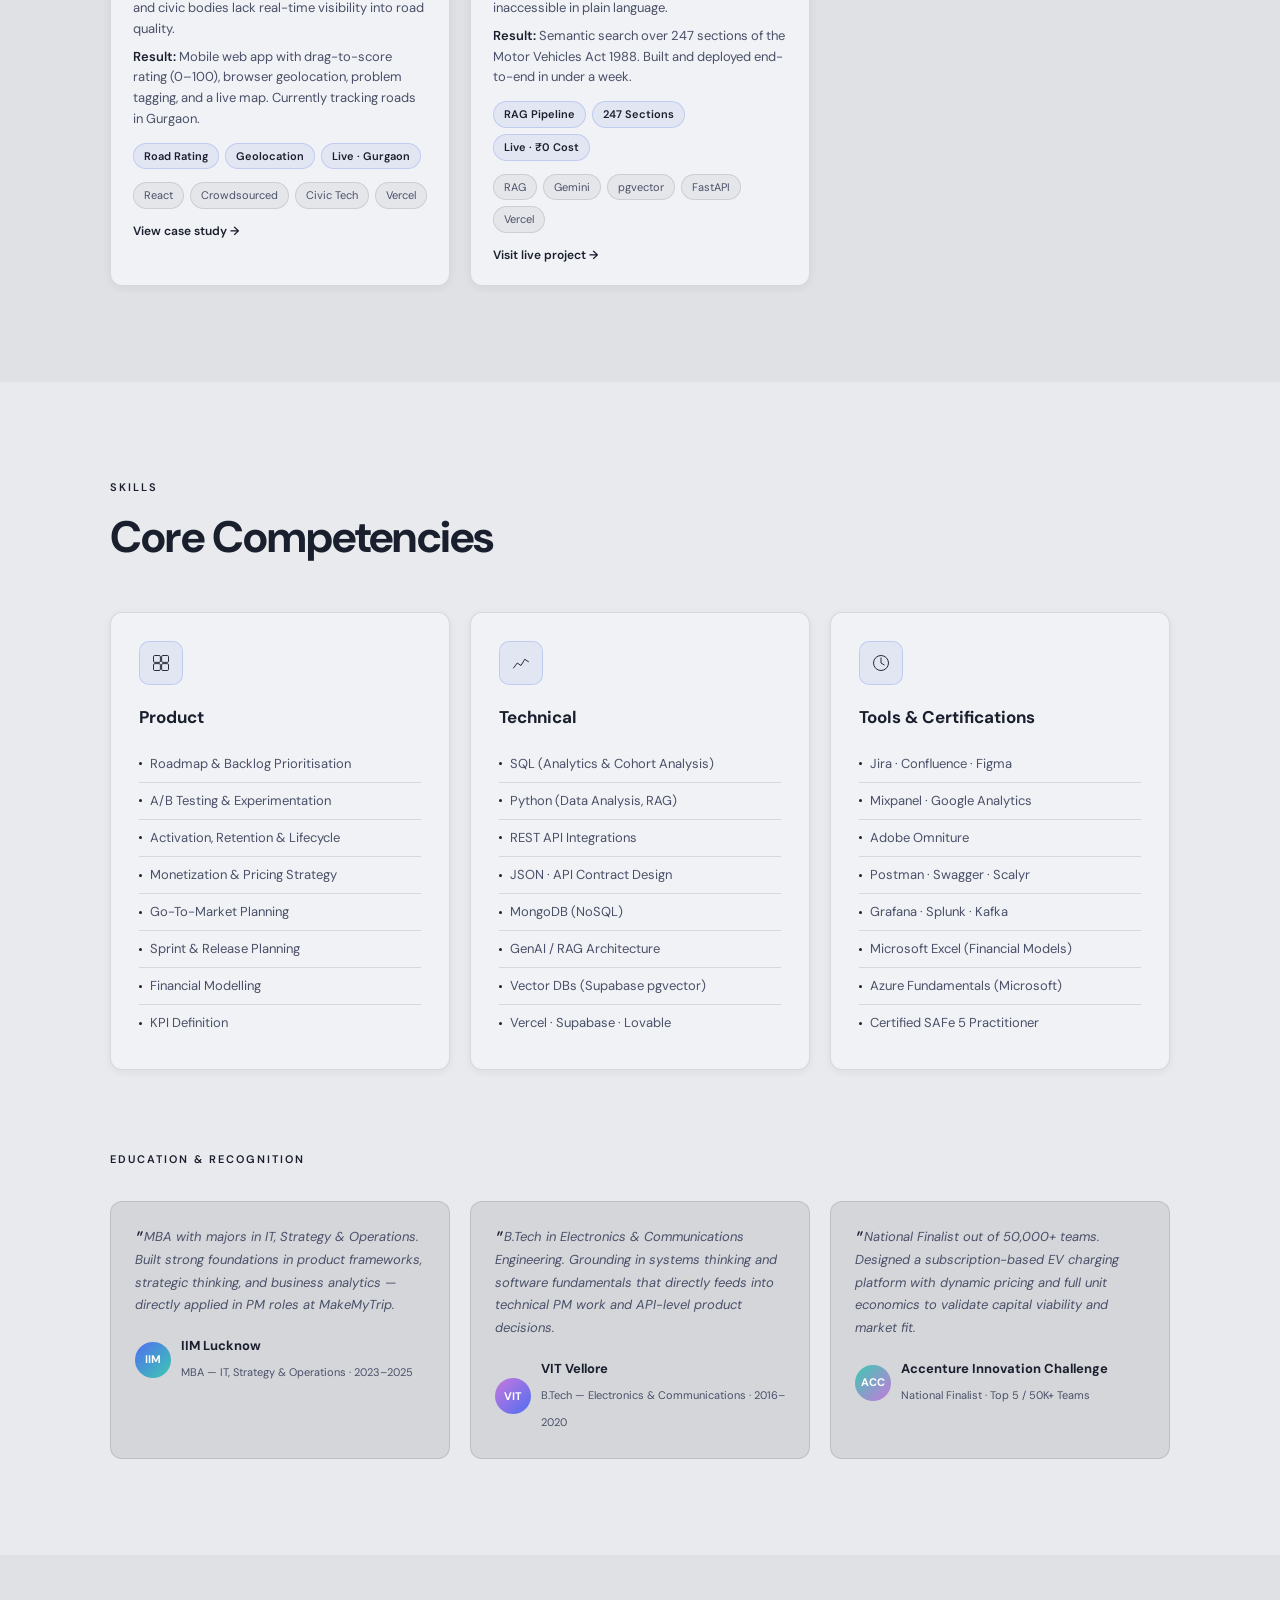
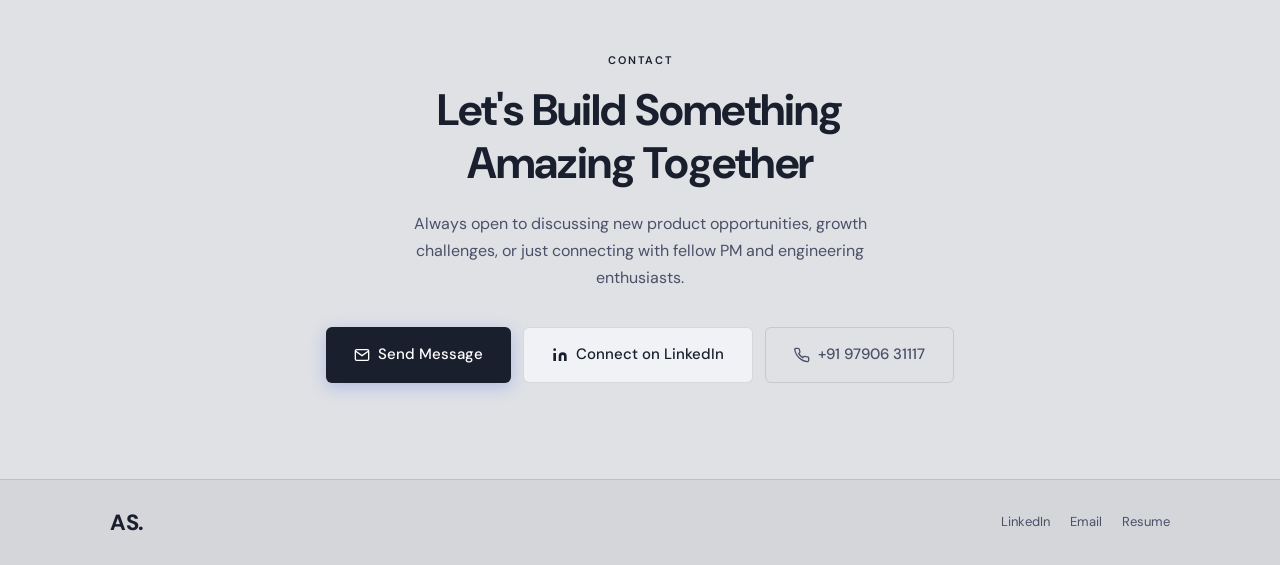
==== commit b9e45250: "update embedded finance revenue figure to ₹2.4 Cr Co-Authored-By: Claude Sonnet 4.6 <noreply@anthrop" ====
--- a/index.html
+++ b/index.html
@@ -183,7 +183,7 @@
               <li>DS-driven price and duration clustering for round-trip listings — A/B validated, +7% step-wise conversion uplift</li>
               <li>Real-time behavioural snapshot enabling personalised checkout nudges — +15% ancillary attach rate</li>
               <li>Meta-to-direct conversion 10% → 16% via retention interventions; ₹1.3 Cr annual savings</li>
-              <li>Embedded finance initiative across GCC markets — reduced rollout TTM from 8 to 2 weeks, unlocking ₹4.4 Cr revenue</li>
+              <li>Embedded finance initiative across GCC markets — reduced rollout TTM from 8 to 2 weeks, unlocking ₹2.4 Cr revenue</li>
               <li>Signal-based meta-search participation framework — reduced 10M+ daily requests, ₹18.3L infra savings</li>
               <li>Kayak and Skyscanner partner onboarding — CPA attribution, API contracts, 25K+ new DAUs</li>
             </ul>
@@ -577,5 +577,6 @@
   </footer>
 
   <script src="main.js"></script>
+  <script defer src="/_vercel/insights/script.js"></script>
 </body>
 </html>
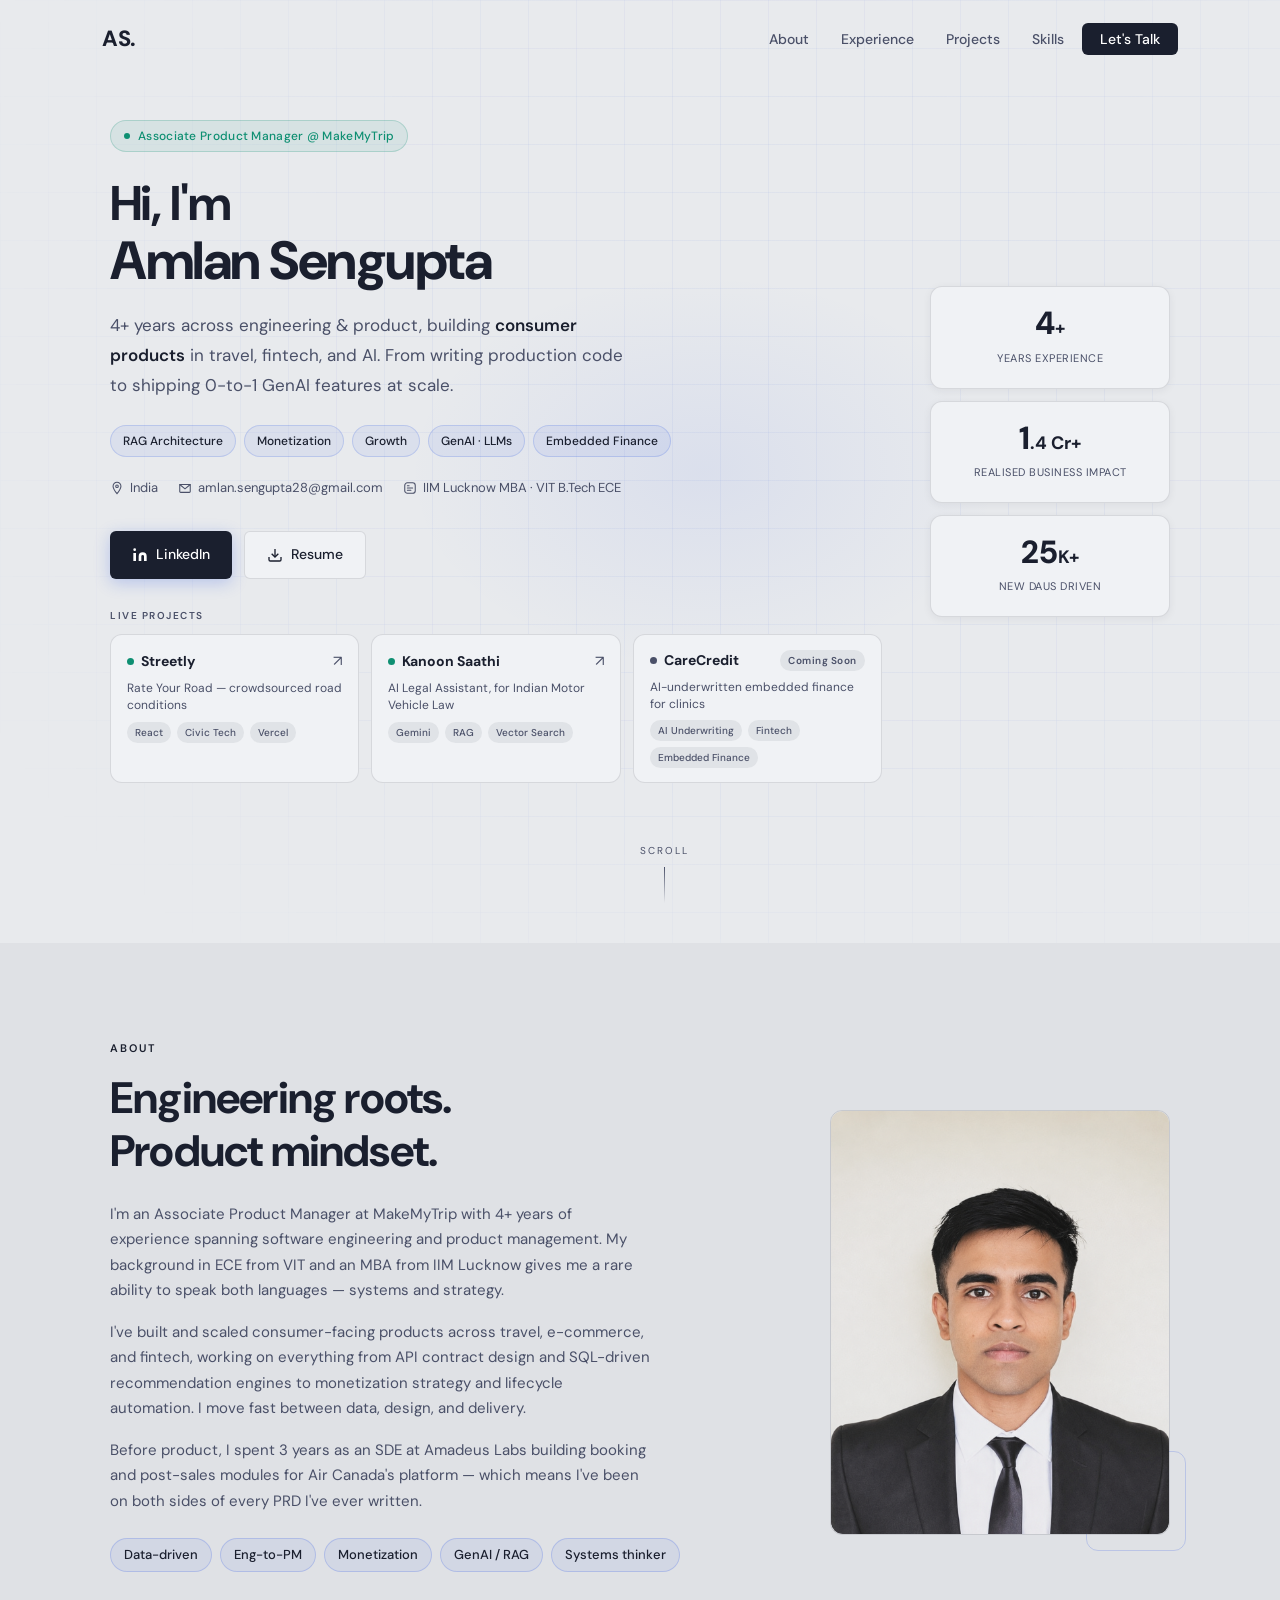
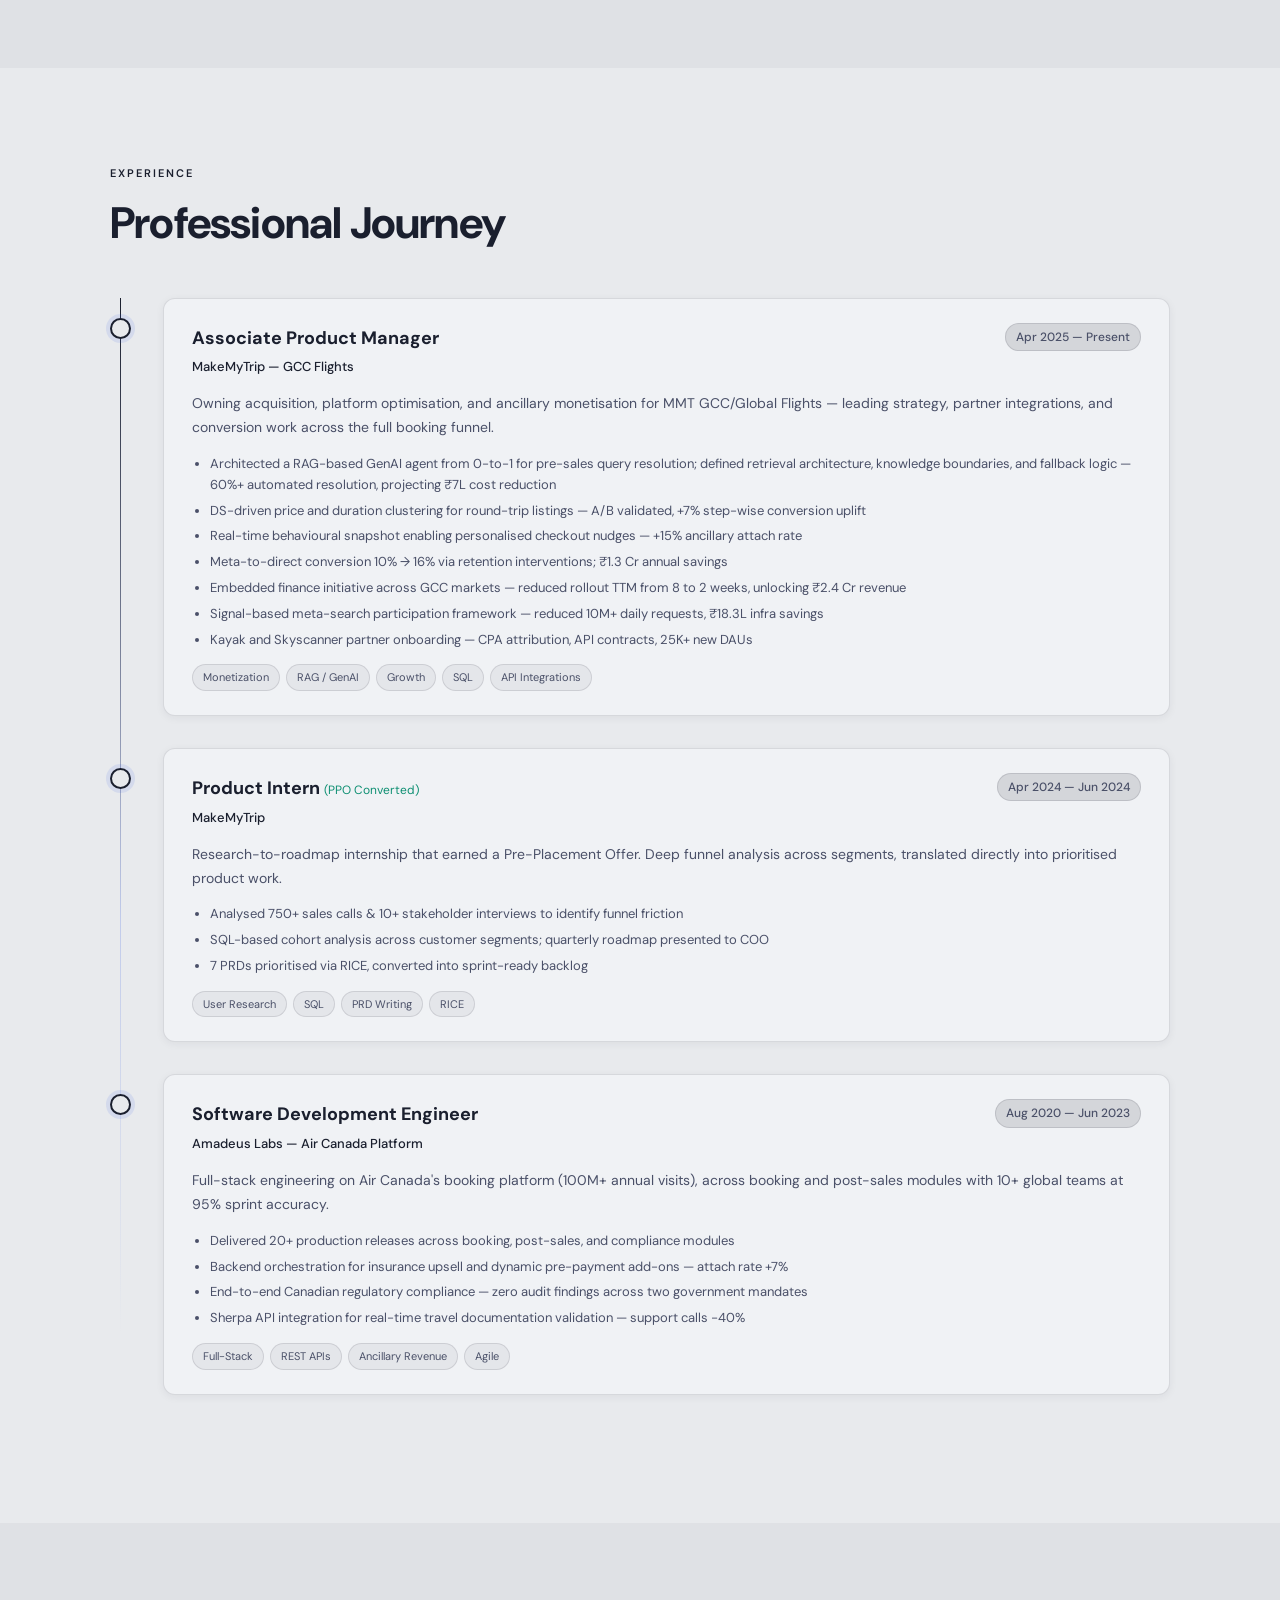
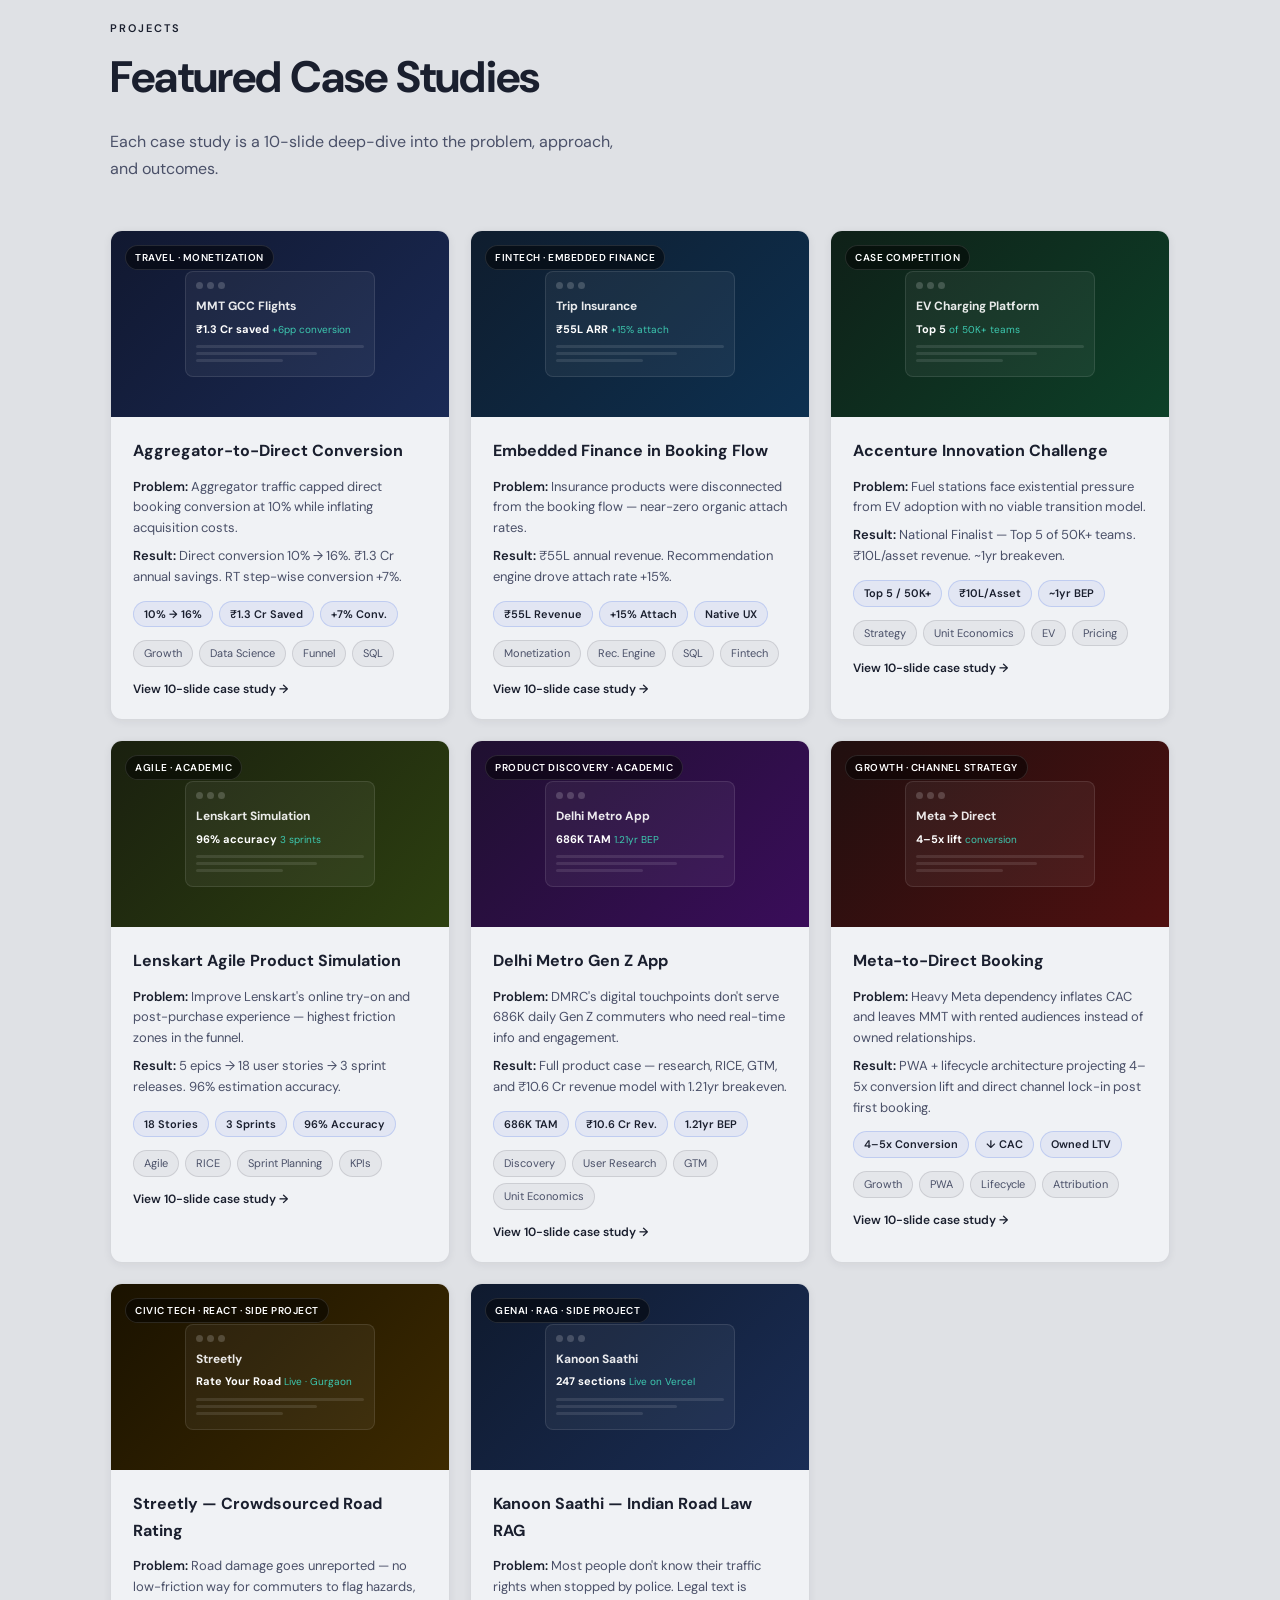
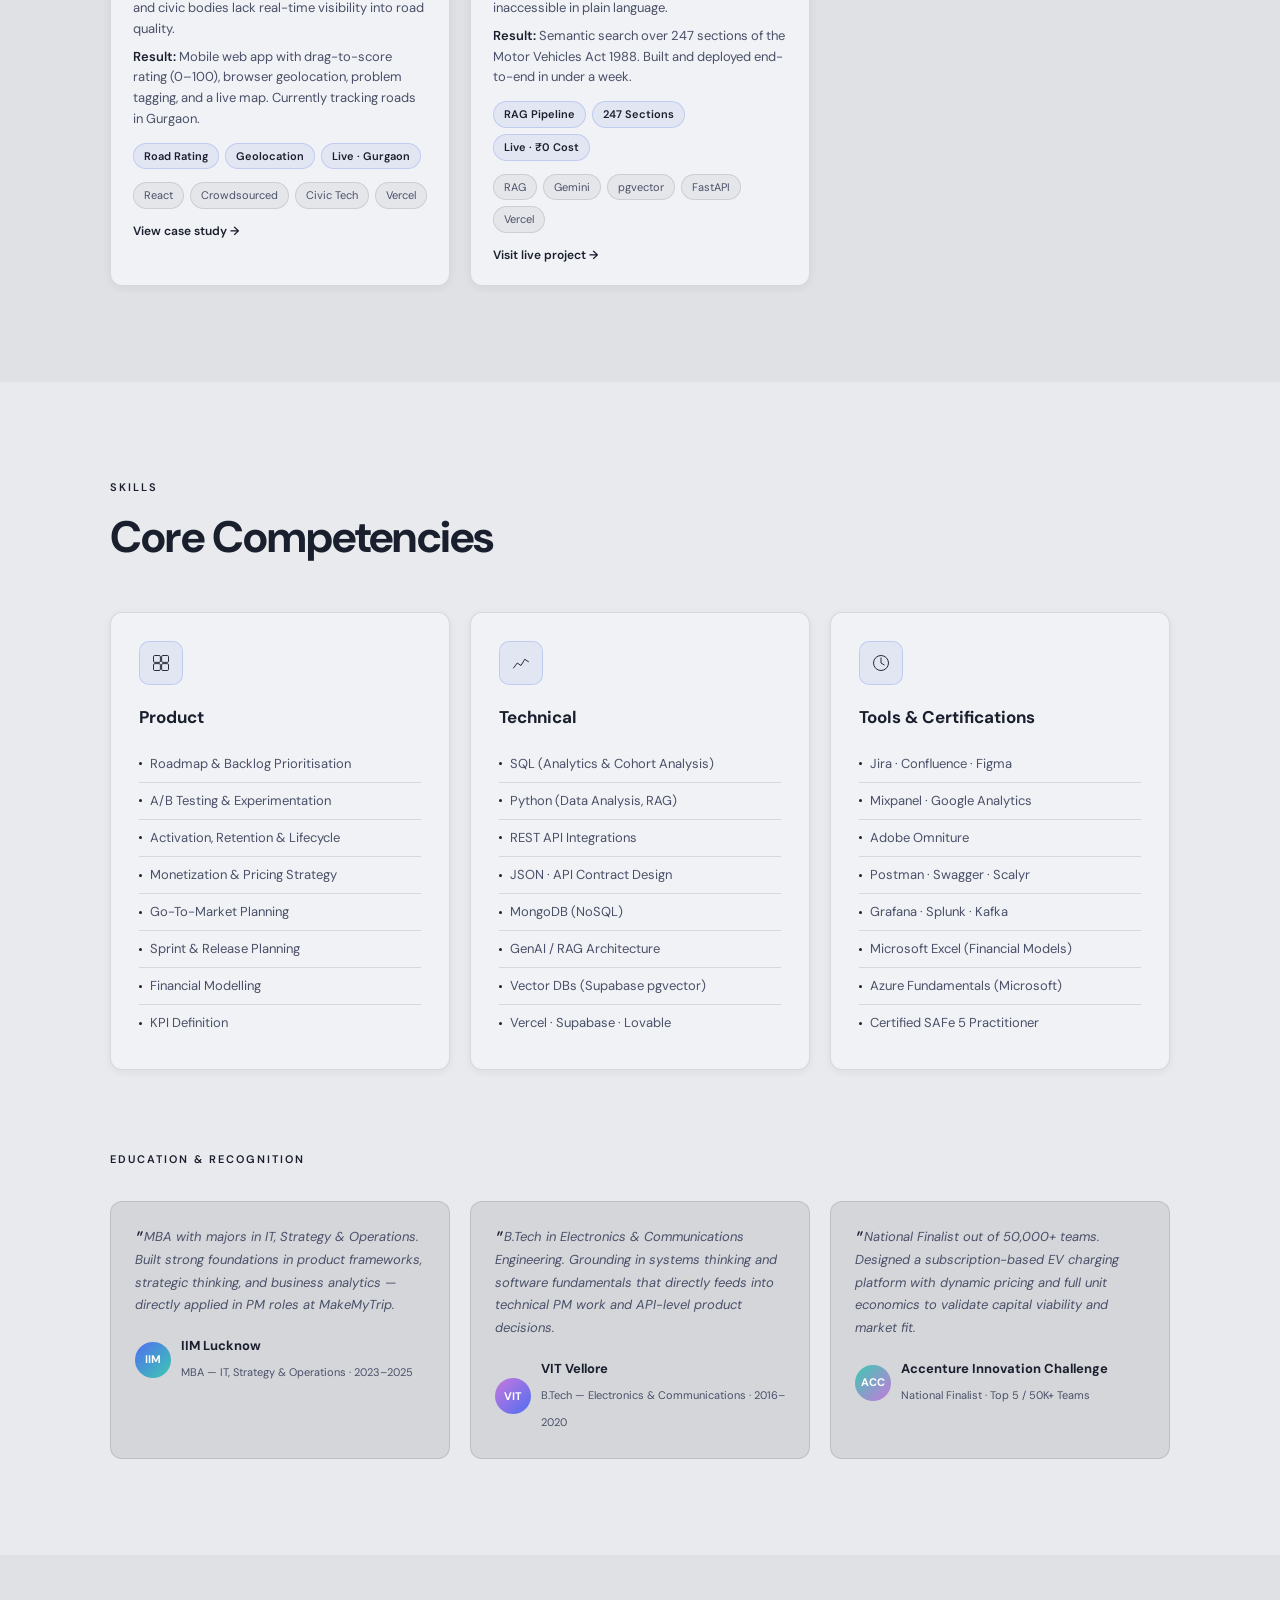
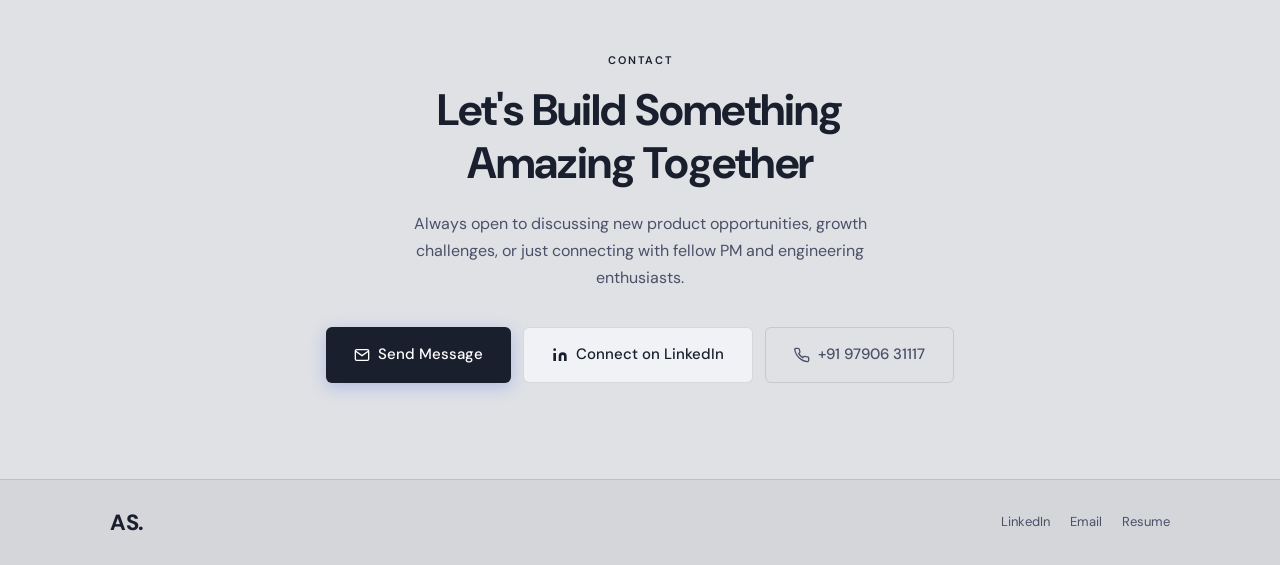
==== commit 12e51a3f: "Update Kanoon Saathi project links" ====
--- a/index.html
+++ b/index.html
@@ -90,7 +90,7 @@
               <span class="hpc-tagline">Rate Your Road — crowdsourced road conditions</span>
               <div class="hpc-tags"><span>React</span><span>Civic Tech</span><span>Vercel</span></div>
             </a>
-            <a href="https://indian-law-rag.vercel.app" target="_blank" class="hproject-card">
+            <a href="https://kanoon-saathi.vercel.app/" target="_blank" class="hproject-card">
               <div class="hpc-top">
                 <span class="hpc-live"><span class="hpc-dot"></span>Kanoon Saathi</span>
                 <span class="hpc-arrow">↗</span>
@@ -420,7 +420,7 @@
         </a>
 
         <!-- NEW: Kanoon Saathi -->
-        <a href="https://indian-law-rag.vercel.app" target="_blank" class="project-card reveal">
+        <a href="https://kanoon-saathi.vercel.app/" target="_blank" class="project-card reveal">
           <div class="project-visual pv-7">
             <div class="project-badge">GenAI · RAG · Side Project</div>
             <div class="project-mock">
--- a/style.css
+++ b/style.css
@@ -326,13 +326,12 @@
 }
 .about-photo { position: relative; }
 .photo-frame {
-  background: var(--bg3); border: 1px solid var(--border);
+  border: 1px solid var(--border);
   border-radius: var(--radius); overflow: hidden;
-  aspect-ratio: 4/5; display: flex; align-items: center; justify-content: center;
+  aspect-ratio: 4/5;
 }
 .photo-placeholder {
-  display: flex; flex-direction: column; align-items: center; gap: 12px;
-  color: var(--text-dim);
+  width: 100%; height: 100%;
 }
 .photo-deco {
   position: absolute; bottom: -16px; right: -16px; z-index: -1;
